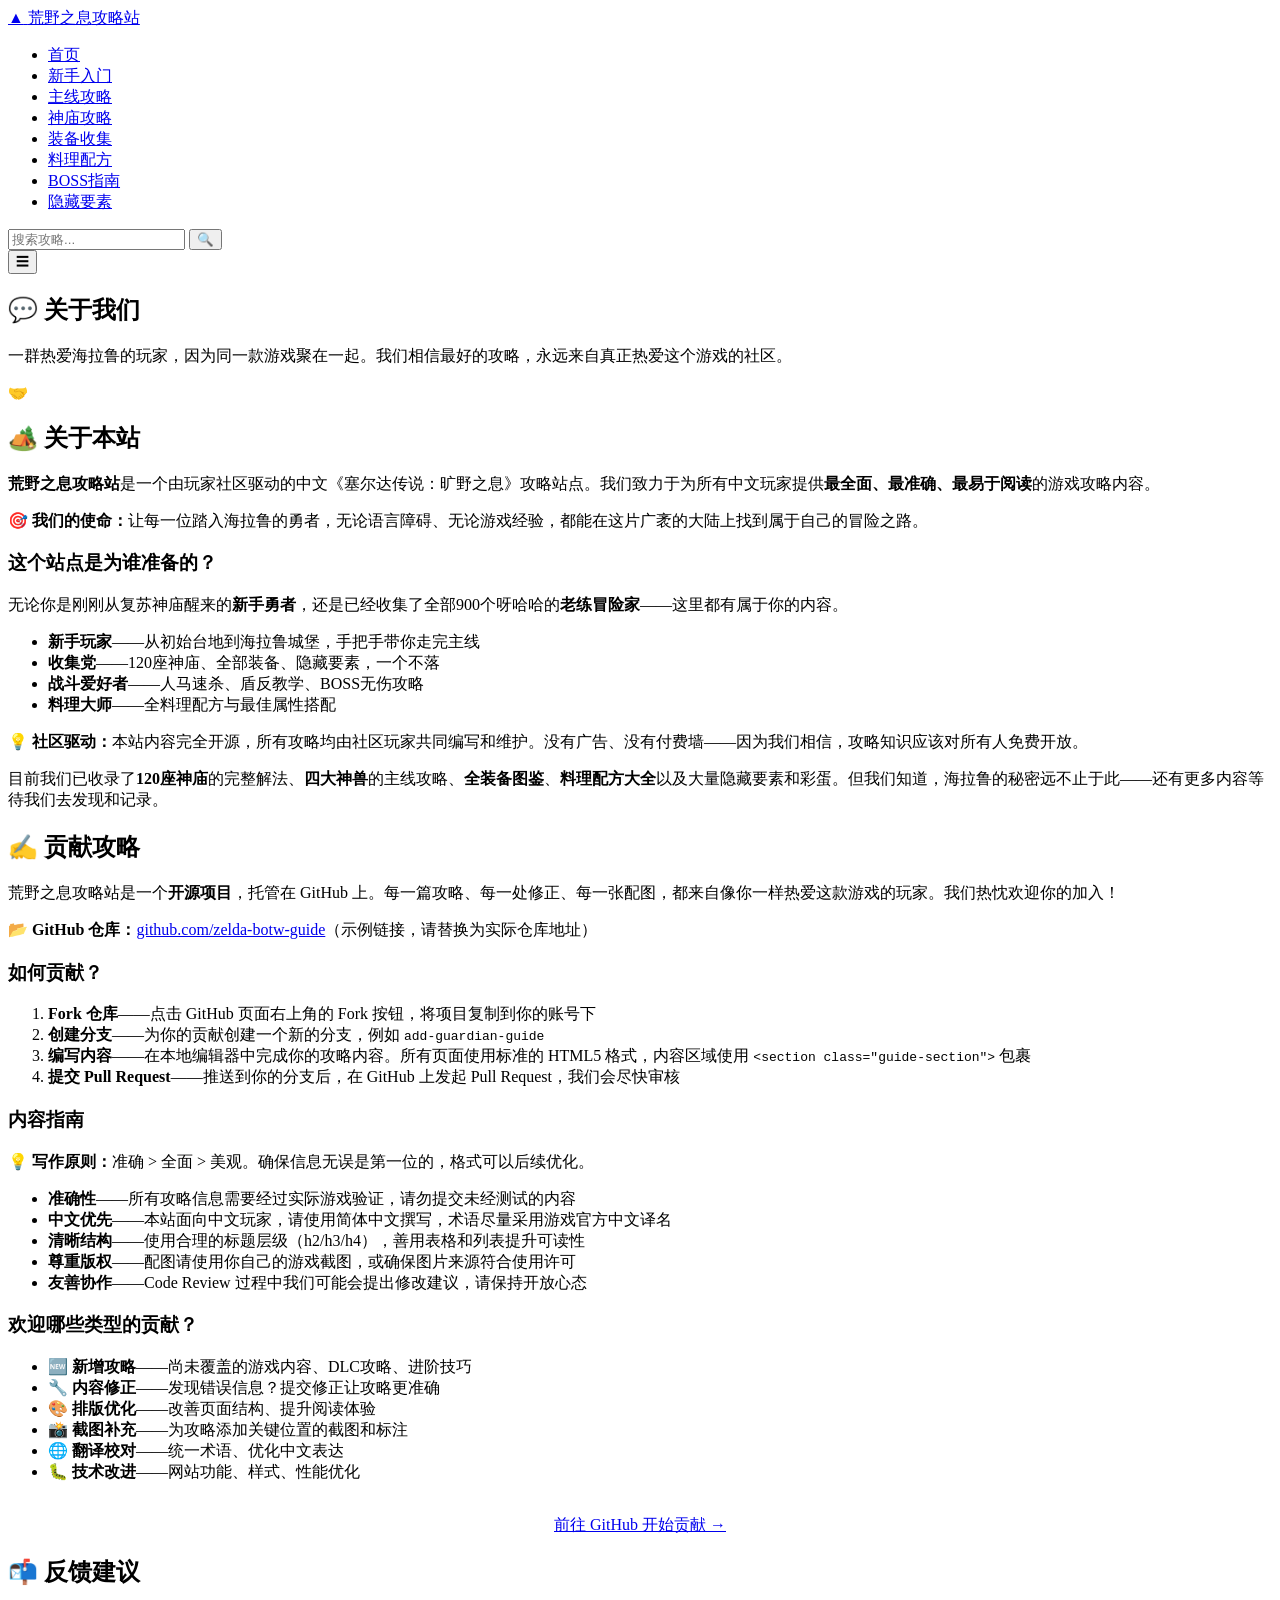
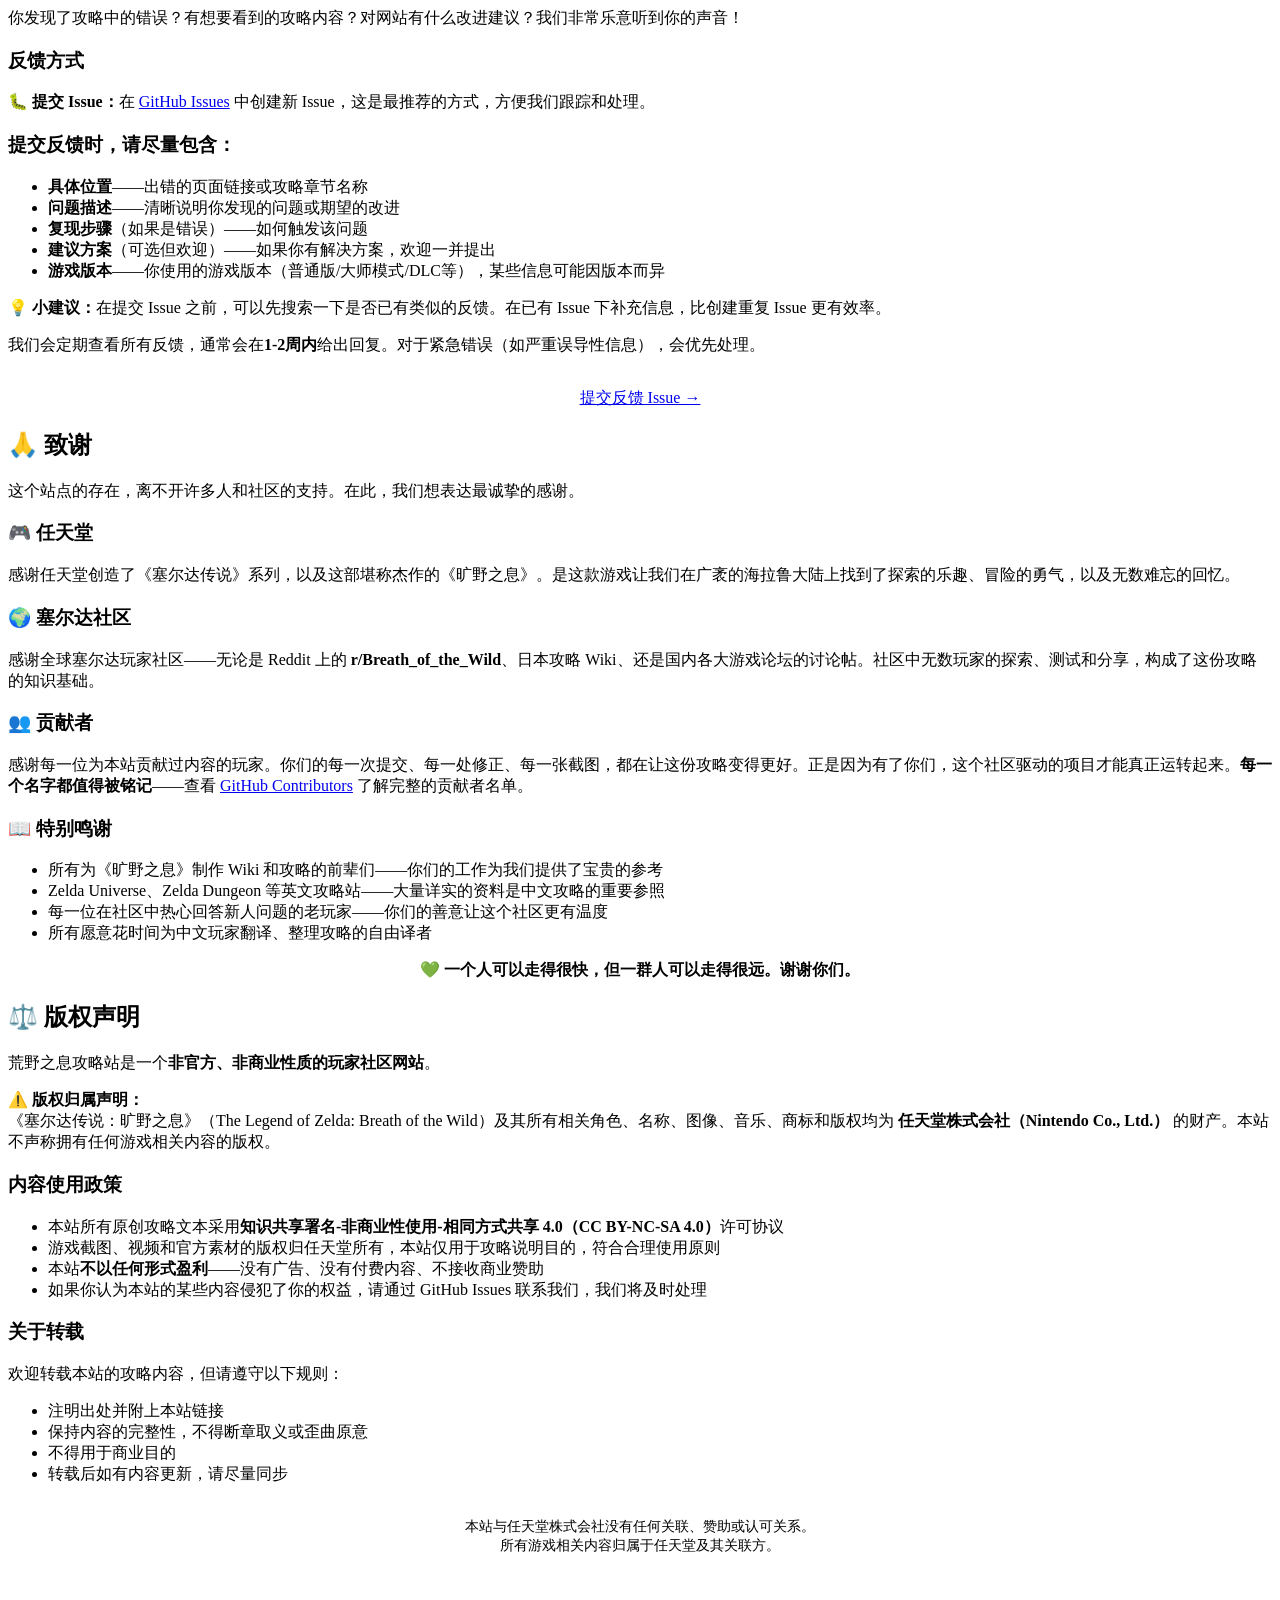
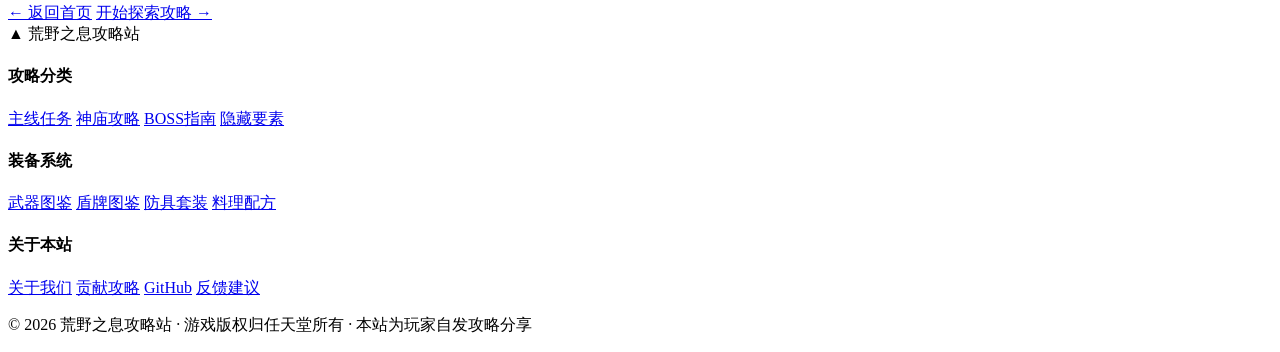
==== about.html @ 4755d12b "Add files via upload" ====
﻿<!DOCTYPE html>
<html lang="zh-CN">
<head>
  <meta charset="UTF-8">
  <meta name="viewport" content="width=device-width, initial-scale=1.0">
  <title>关于我们 | 荒野之息攻略站</title>
  <meta name="description" content="了解荒野之息攻略站——社区驱动的中文塞尔达传说：旷野之息攻略站，欢迎贡献攻略与反馈建议">
  <link rel="stylesheet" href="css/style.css">
  <link rel="stylesheet" href="css/material.css">
  <link rel="stylesheet" href="css/illustrations.css">
  <link rel="stylesheet" href="css/guide.css">
  <link rel="preconnect" href="https://fonts.googleapis.com">
  <link href="https://fonts.googleapis.com/css2?family=Noto+Sans+SC:wght@300;400;500;700;900&display=swap" rel="stylesheet">
</head>
<body>
  <!-- 导航栏 -->
  <nav class="navbar">
    <div class="nav-container">
      <a href="index.html" class="nav-logo">
        <span class="logo-icon">▲</span>
        <span class="logo-text">荒野之息<span class="logo-sub">攻略站</span></span>
      </a>
      <ul class="nav-menu" id="navMenu">
        <li><a href="index.html" class="nav-link">首页</a></li>
        <li><a href="guides/great-plateau.html" class="nav-link">新手入门</a></li>
        <li><a href="guides/divine-beasts.html" class="nav-link">主线攻略</a></li>
        <li><a href="guides/shrines.html" class="nav-link">神庙攻略</a></li>
        <li><a href="guides/equipment.html" class="nav-link">装备收集</a></li>
        <li><a href="guides/cooking.html" class="nav-link">料理配方</a></li>
        <li><a href="guides/bosses.html" class="nav-link">BOSS指南</a></li>
        <li><a href="guides/secrets.html" class="nav-link">隐藏要素</a></li>
      </ul>
      <div class="nav-search">
        <input type="text" placeholder="搜索攻略..." id="searchInput">
        <button class="search-btn" id="searchBtn">🔍</button>
      </div>
      <button class="menu-toggle" id="menuToggle">☰</button>
    </div>
  </nav>

  <!-- 页面头部 -->
  <section class="guide-hero">
    <div class="guide-hero-inner">
      <div class="guide-hero-content">
        <div class="guide-hero-text">
          <h1>💬 关于我们</h1>
          <p class="guide-desc">一群热爱海拉鲁的玩家，因为同一款游戏聚在一起。我们相信最好的攻略，永远来自真正热爱这个游戏的社区。</p>
        </div>
        <div class="guide-hero-image">🤝</div>
      </div>
    </div>
  </section>

  <div class="decorative-divider"></div>

  <!-- 主内容区 -->
  <div class="guide-layout">
    <main class="guide-main">

      <!-- 关于本站 -->
      <section class="guide-section" id="about">
        <h2>🏕️ 关于本站</h2>
        <p><strong>荒野之息攻略站</strong>是一个由玩家社区驱动的中文《塞尔达传说：旷野之息》攻略站点。我们致力于为所有中文玩家提供<strong>最全面、最准确、最易于阅读</strong>的游戏攻略内容。</p>

        <div class="guide-info">
          🎯 <strong>我们的使命：</strong>让每一位踏入海拉鲁的勇者，无论语言障碍、无论游戏经验，都能在这片广袤的大陆上找到属于自己的冒险之路。
        </div>

        <h3>这个站点是为谁准备的？</h3>
        <p>无论你是刚刚从复苏神庙醒来的<strong>新手勇者</strong>，还是已经收集了全部900个呀哈哈的<strong>老练冒险家</strong>——这里都有属于你的内容。</p>
        <ul>
          <li><strong>新手玩家</strong>——从初始台地到海拉鲁城堡，手把手带你走完主线</li>
          <li><strong>收集党</strong>——120座神庙、全部装备、隐藏要素，一个不落</li>
          <li><strong>战斗爱好者</strong>——人马速杀、盾反教学、BOSS无伤攻略</li>
          <li><strong>料理大师</strong>——全料理配方与最佳属性搭配</li>
        </ul>

        <div class="guide-tip">
          💡 <strong>社区驱动：</strong>本站内容完全开源，所有攻略均由社区玩家共同编写和维护。没有广告、没有付费墙——因为我们相信，攻略知识应该对所有人免费开放。
        </div>

        <p>目前我们已收录了<strong>120座神庙</strong>的完整解法、<strong>四大神兽</strong>的主线攻略、<strong>全装备图鉴</strong>、<strong>料理配方大全</strong>以及大量隐藏要素和彩蛋。但我们知道，海拉鲁的秘密远不止于此——还有更多内容等待我们去发现和记录。</p>
      </section>

      <div class="decorative-divider"></div>

      <!-- 贡献攻略 -->
      <section class="guide-section" id="contribute">
        <h2>✍️ 贡献攻略</h2>
        <p>荒野之息攻略站是一个<strong>开源项目</strong>，托管在 GitHub 上。每一篇攻略、每一处修正、每一张配图，都来自像你一样热爱这款游戏的玩家。我们热忱欢迎你的加入！</p>

        <div class="guide-info">
          📂 <strong>GitHub 仓库：</strong><a href="https://github.com" target="_blank" rel="noopener">github.com/zelda-botw-guide</a>（示例链接，请替换为实际仓库地址）
        </div>

        <h3>如何贡献？</h3>
        <ol>
          <li><strong>Fork 仓库</strong>——点击 GitHub 页面右上角的 Fork 按钮，将项目复制到你的账号下</li>
          <li><strong>创建分支</strong>——为你的贡献创建一个新的分支，例如 <code>add-guardian-guide</code></li>
          <li><strong>编写内容</strong>——在本地编辑器中完成你的攻略内容。所有页面使用标准的 HTML5 格式，内容区域使用 <code>&lt;section class="guide-section"&gt;</code> 包裹</li>
          <li><strong>提交 Pull Request</strong>——推送到你的分支后，在 GitHub 上发起 Pull Request，我们会尽快审核</li>
        </ol>

        <h3>内容指南</h3>
        <div class="guide-tip">
          💡 <strong>写作原则：</strong>准确 > 全面 > 美观。确保信息无误是第一位的，格式可以后续优化。
        </div>
        <ul>
          <li><strong>准确性</strong>——所有攻略信息需要经过实际游戏验证，请勿提交未经测试的内容</li>
          <li><strong>中文优先</strong>——本站面向中文玩家，请使用简体中文撰写，术语尽量采用游戏官方中文译名</li>
          <li><strong>清晰结构</strong>——使用合理的标题层级（h2/h3/h4），善用表格和列表提升可读性</li>
          <li><strong>尊重版权</strong>——配图请使用你自己的游戏截图，或确保图片来源符合使用许可</li>
          <li><strong>友善协作</strong>——Code Review 过程中我们可能会提出修改建议，请保持开放心态</li>
        </ul>

        <h3>欢迎哪些类型的贡献？</h3>
        <ul>
          <li>🆕 <strong>新增攻略</strong>——尚未覆盖的游戏内容、DLC攻略、进阶技巧</li>
          <li>🔧 <strong>内容修正</strong>——发现错误信息？提交修正让攻略更准确</li>
          <li>🎨 <strong>排版优化</strong>——改善页面结构、提升阅读体验</li>
          <li>📸 <strong>截图补充</strong>——为攻略添加关键位置的截图和标注</li>
          <li>🌐 <strong>翻译校对</strong>——统一术语、优化中文表达</li>
          <li>🐛 <strong>技术改进</strong>——网站功能、样式、性能优化</li>
        </ul>

        <p style="text-align: center; margin-top: 2rem;">
          <a href="https://github.com" target="_blank" rel="noopener" class="btn btn-primary">前往 GitHub 开始贡献 →</a>
        </p>
      </section>

      <div class="decorative-divider"></div>

      <!-- 反馈建议 -->
      <section class="guide-section" id="feedback">
        <h2>📬 反馈建议</h2>
        <p>你发现了攻略中的错误？有想要看到的攻略内容？对网站有什么改进建议？我们非常乐意听到你的声音！</p>

        <h3>反馈方式</h3>
        <div class="guide-info">
          🐛 <strong>提交 Issue：</strong>在 <a href="https://github.com" target="_blank" rel="noopener">GitHub Issues</a> 中创建新 Issue，这是最推荐的方式，方便我们跟踪和处理。
        </div>

        <h3>提交反馈时，请尽量包含：</h3>
        <ul>
          <li><strong>具体位置</strong>——出错的页面链接或攻略章节名称</li>
          <li><strong>问题描述</strong>——清晰说明你发现的问题或期望的改进</li>
          <li><strong>复现步骤</strong>（如果是错误）——如何触发该问题</li>
          <li><strong>建议方案</strong>（可选但欢迎）——如果你有解决方案，欢迎一并提出</li>
          <li><strong>游戏版本</strong>——你使用的游戏版本（普通版/大师模式/DLC等），某些信息可能因版本而异</li>
        </ul>

        <div class="guide-tip">
          💡 <strong>小建议：</strong>在提交 Issue 之前，可以先搜索一下是否已有类似的反馈。在已有 Issue 下补充信息，比创建重复 Issue 更有效率。
        </div>

        <p>我们会定期查看所有反馈，通常会在<strong>1-2周内</strong>给出回复。对于紧急错误（如严重误导性信息），会优先处理。</p>

        <p style="text-align: center; margin-top: 2rem;">
          <a href="https://github.com" target="_blank" rel="noopener" class="btn btn-outline">提交反馈 Issue →</a>
        </p>
      </section>

      <div class="decorative-divider"></div>

      <!-- 致谢 -->
      <section class="guide-section" id="thanks">
        <h2>🙏 致谢</h2>
        <p>这个站点的存在，离不开许多人和社区的支持。在此，我们想表达最诚挚的感谢。</p>

        <h3>🎮 任天堂</h3>
        <p>感谢任天堂创造了《塞尔达传说》系列，以及这部堪称杰作的《旷野之息》。是这款游戏让我们在广袤的海拉鲁大陆上找到了探索的乐趣、冒险的勇气，以及无数难忘的回忆。</p>

        <h3>🌍 塞尔达社区</h3>
        <p>感谢全球塞尔达玩家社区——无论是 Reddit 上的 <strong>r/Breath_of_the_Wild</strong>、日本攻略 Wiki、还是国内各大游戏论坛的讨论帖。社区中无数玩家的探索、测试和分享，构成了这份攻略的知识基础。</p>

        <h3>👥 贡献者</h3>
        <p>感谢每一位为本站贡献过内容的玩家。你们的每一次提交、每一处修正、每一张截图，都在让这份攻略变得更好。正是因为有了你们，这个社区驱动的项目才能真正运转起来。<strong>每一个名字都值得被铭记</strong>——查看 <a href="https://github.com" target="_blank" rel="noopener">GitHub Contributors</a> 了解完整的贡献者名单。</p>

        <h3>📖 特别鸣谢</h3>
        <ul>
          <li>所有为《旷野之息》制作 Wiki 和攻略的前辈们——你们的工作为我们提供了宝贵的参考</li>
          <li>Zelda Universe、Zelda Dungeon 等英文攻略站——大量详实的资料是中文攻略的重要参照</li>
          <li>每一位在社区中热心回答新人问题的老玩家——你们的善意让这个社区更有温度</li>
          <li>所有愿意花时间为中文玩家翻译、整理攻略的自由译者</li>
        </ul>

        <div class="guide-tip" style="text-align: center;">
          💚 <strong>一个人可以走得很快，但一群人可以走得很远。谢谢你们。</strong>
        </div>
      </section>

      <div class="decorative-divider"></div>

      <!-- 版权声明 -->
      <section class="guide-section" id="copyright">
        <h2>⚖️ 版权声明</h2>
        <p>荒野之息攻略站是一个<strong>非官方、非商业性质的玩家社区网站</strong>。</p>

        <div class="guide-warning">
          ⚠️ <strong>版权归属声明：</strong><br>
          《塞尔达传说：旷野之息》（The Legend of Zelda: Breath of the Wild）及其所有相关角色、名称、图像、音乐、商标和版权均为 <strong>任天堂株式会社（Nintendo Co., Ltd.）</strong> 的财产。本站不声称拥有任何游戏相关内容的版权。
        </div>

        <h3>内容使用政策</h3>
        <ul>
          <li>本站所有原创攻略文本采用<strong>知识共享署名-非商业性使用-相同方式共享 4.0（CC BY-NC-SA 4.0）</strong>许可协议</li>
          <li>游戏截图、视频和官方素材的版权归任天堂所有，本站仅用于攻略说明目的，符合合理使用原则</li>
          <li>本站<strong>不以任何形式盈利</strong>——没有广告、没有付费内容、不接收商业赞助</li>
          <li>如果你认为本站的某些内容侵犯了你的权益，请通过 GitHub Issues 联系我们，我们将及时处理</li>
        </ul>

        <h3>关于转载</h3>
        <p>欢迎转载本站的攻略内容，但请遵守以下规则：</p>
        <ul>
          <li>注明出处并附上本站链接</li>
          <li>保持内容的完整性，不得断章取义或歪曲原意</li>
          <li>不得用于商业目的</li>
          <li>转载后如有内容更新，请尽量同步</li>
        </ul>

        <p style="text-align: center; color: var(--text-secondary); margin-top: 2rem; font-size: 0.9rem;">
          本站与任天堂株式会社没有任何关联、赞助或认可关系。<br>
          所有游戏相关内容归属于任天堂及其关联方。
        </p>
      </section>

      <!-- 页脚导航 -->
      <div class="guide-footer-nav" style="margin-top: 3rem;">
        <a href="index.html" class="footer-prev">← 返回首页</a>
        <a href="guides/shrines.html" class="footer-next">开始探索攻略 →</a>
      </div>

    </main>
  </div>

  <!-- 页脚 -->
  <footer class="footer">
    <div class="container">
      <div class="footer-content">
        <div class="footer-brand">
          <span class="logo-icon">▲</span>
          <span>荒野之息攻略站</span>
        </div>
        <div class="footer-links">
          <div class="footer-col">
            <h4>攻略分类</h4>
            <a href="guides/divine-beasts.html">主线任务</a>
            <a href="guides/shrines.html">神庙攻略</a>
            <a href="guides/bosses.html">BOSS指南</a>
            <a href="guides/secrets.html">隐藏要素</a>
          </div>
          <div class="footer-col">
            <h4>装备系统</h4>
            <a href="guides/equipment.html">武器图鉴</a>
            <a href="guides/equipment.html">盾牌图鉴</a>
            <a href="guides/equipment.html">防具套装</a>
            <a href="guides/cooking.html">料理配方</a>
          </div>
          <div class="footer-col">
            <h4>关于本站</h4>
            <a href="about.html#about">关于我们</a>
            <a href="about.html#contribute">贡献攻略</a>
            <a href="https://github.com" target="_blank" rel="noopener">GitHub</a>
            <a href="about.html#feedback">反馈建议</a>
          </div>
        </div>
      </div>
      <div class="footer-bottom">
        <p>© 2026 荒野之息攻略站 · 游戏版权归任天堂所有 · 本站为玩家自发攻略分享</p>
      </div>
    </div>
  </footer>

  <script src="js/main.js"></script>
</body>
</html>
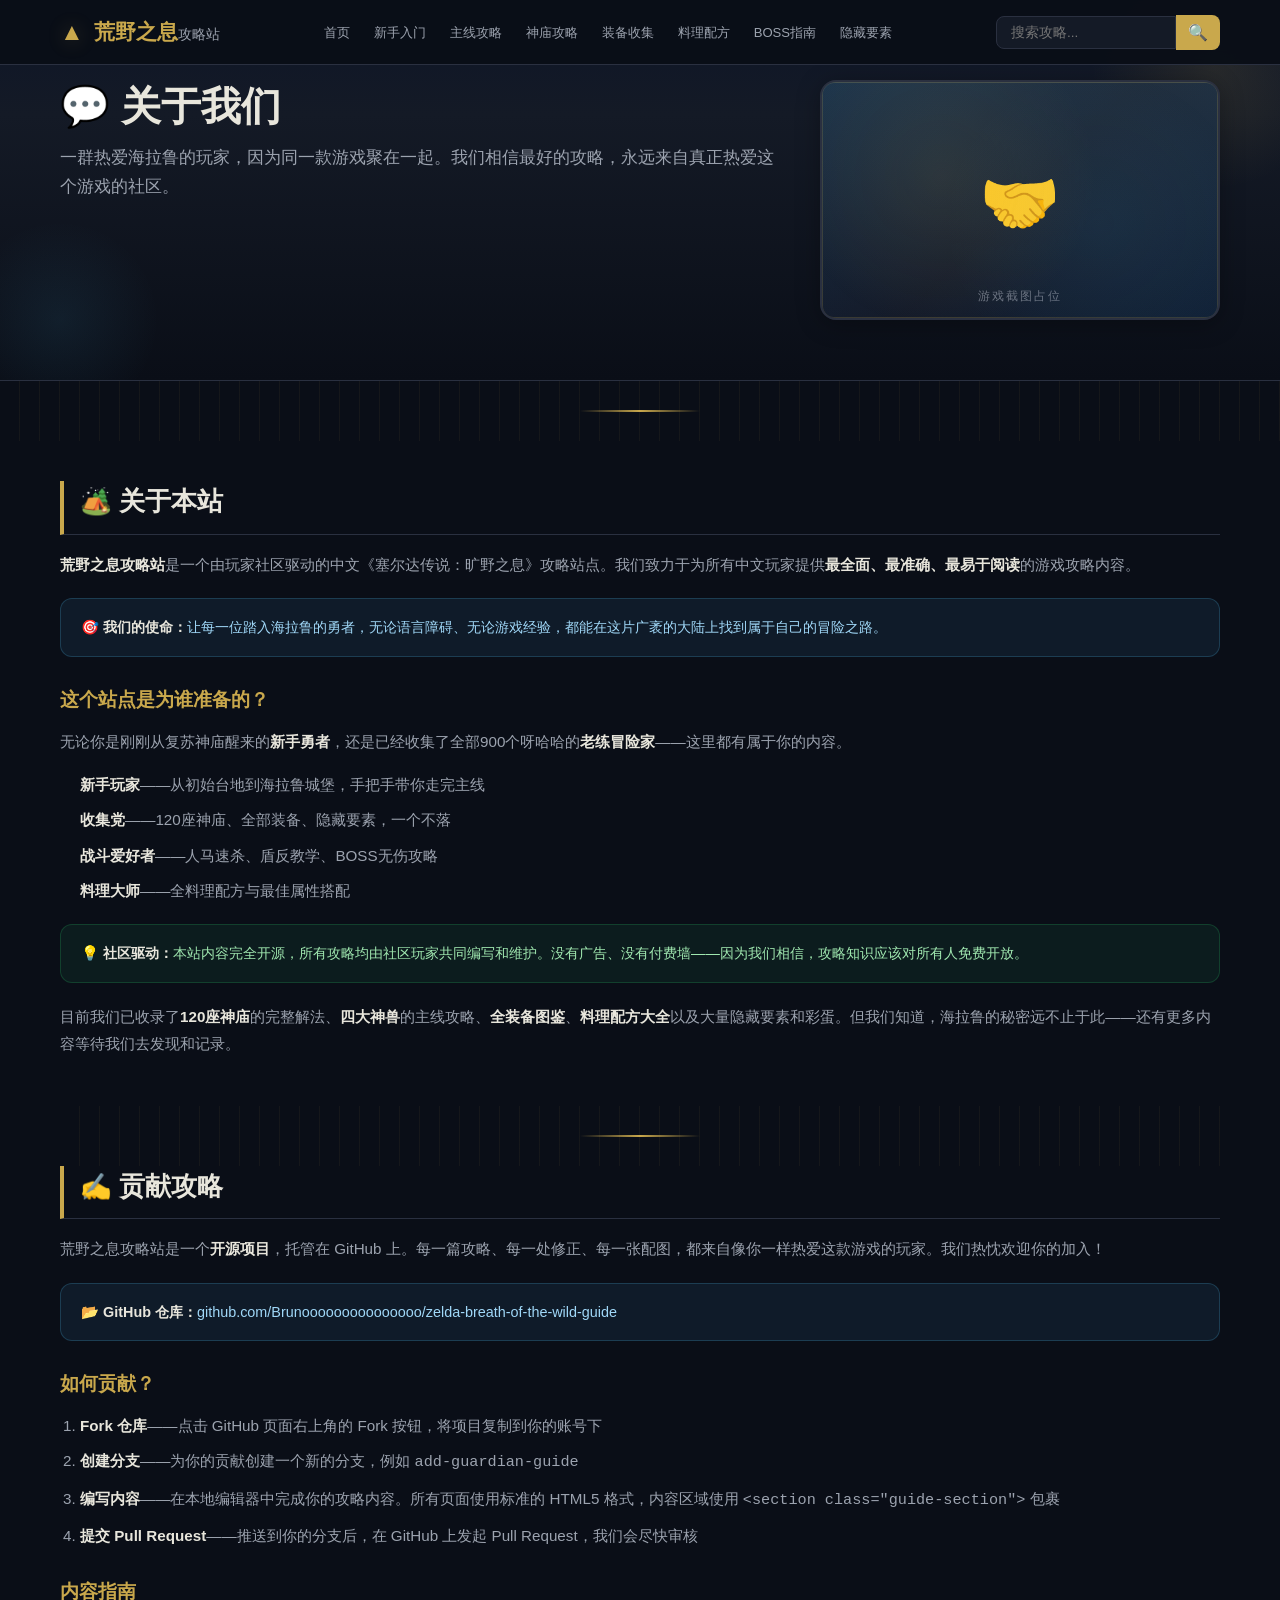
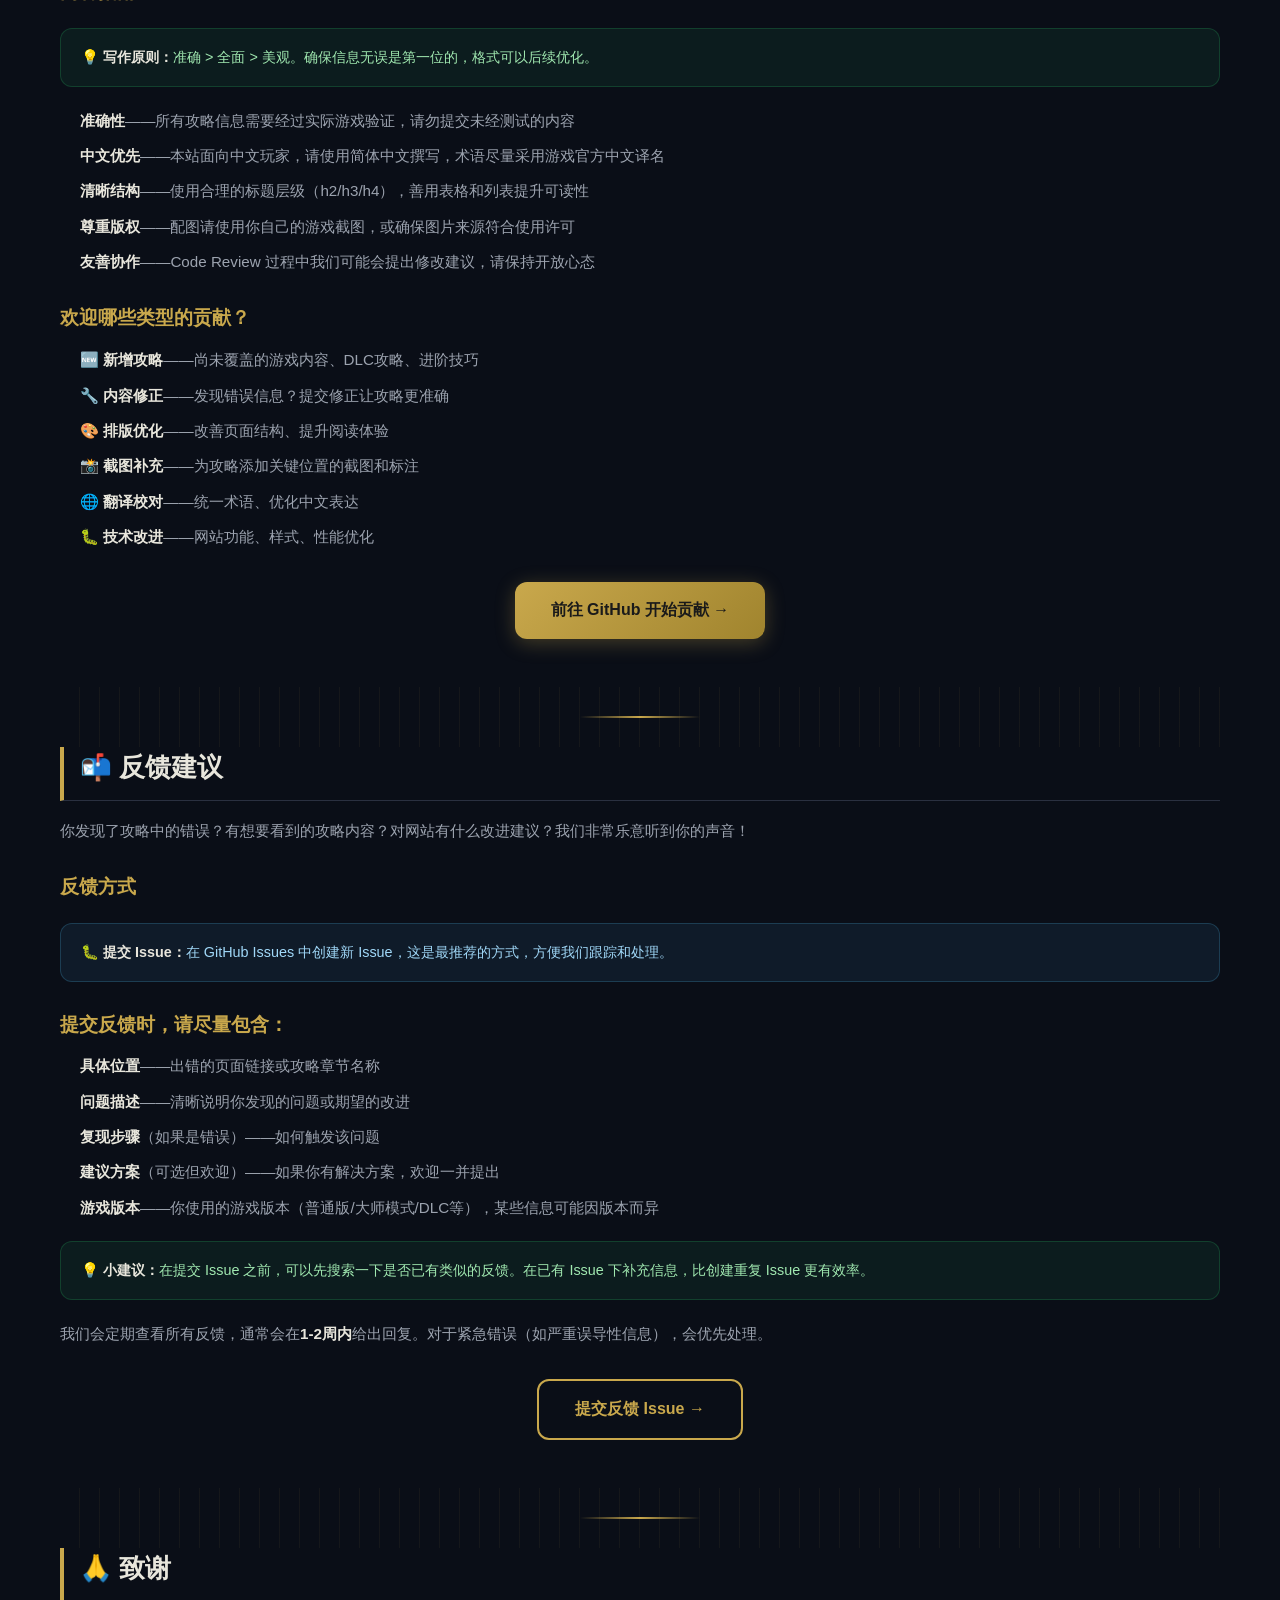
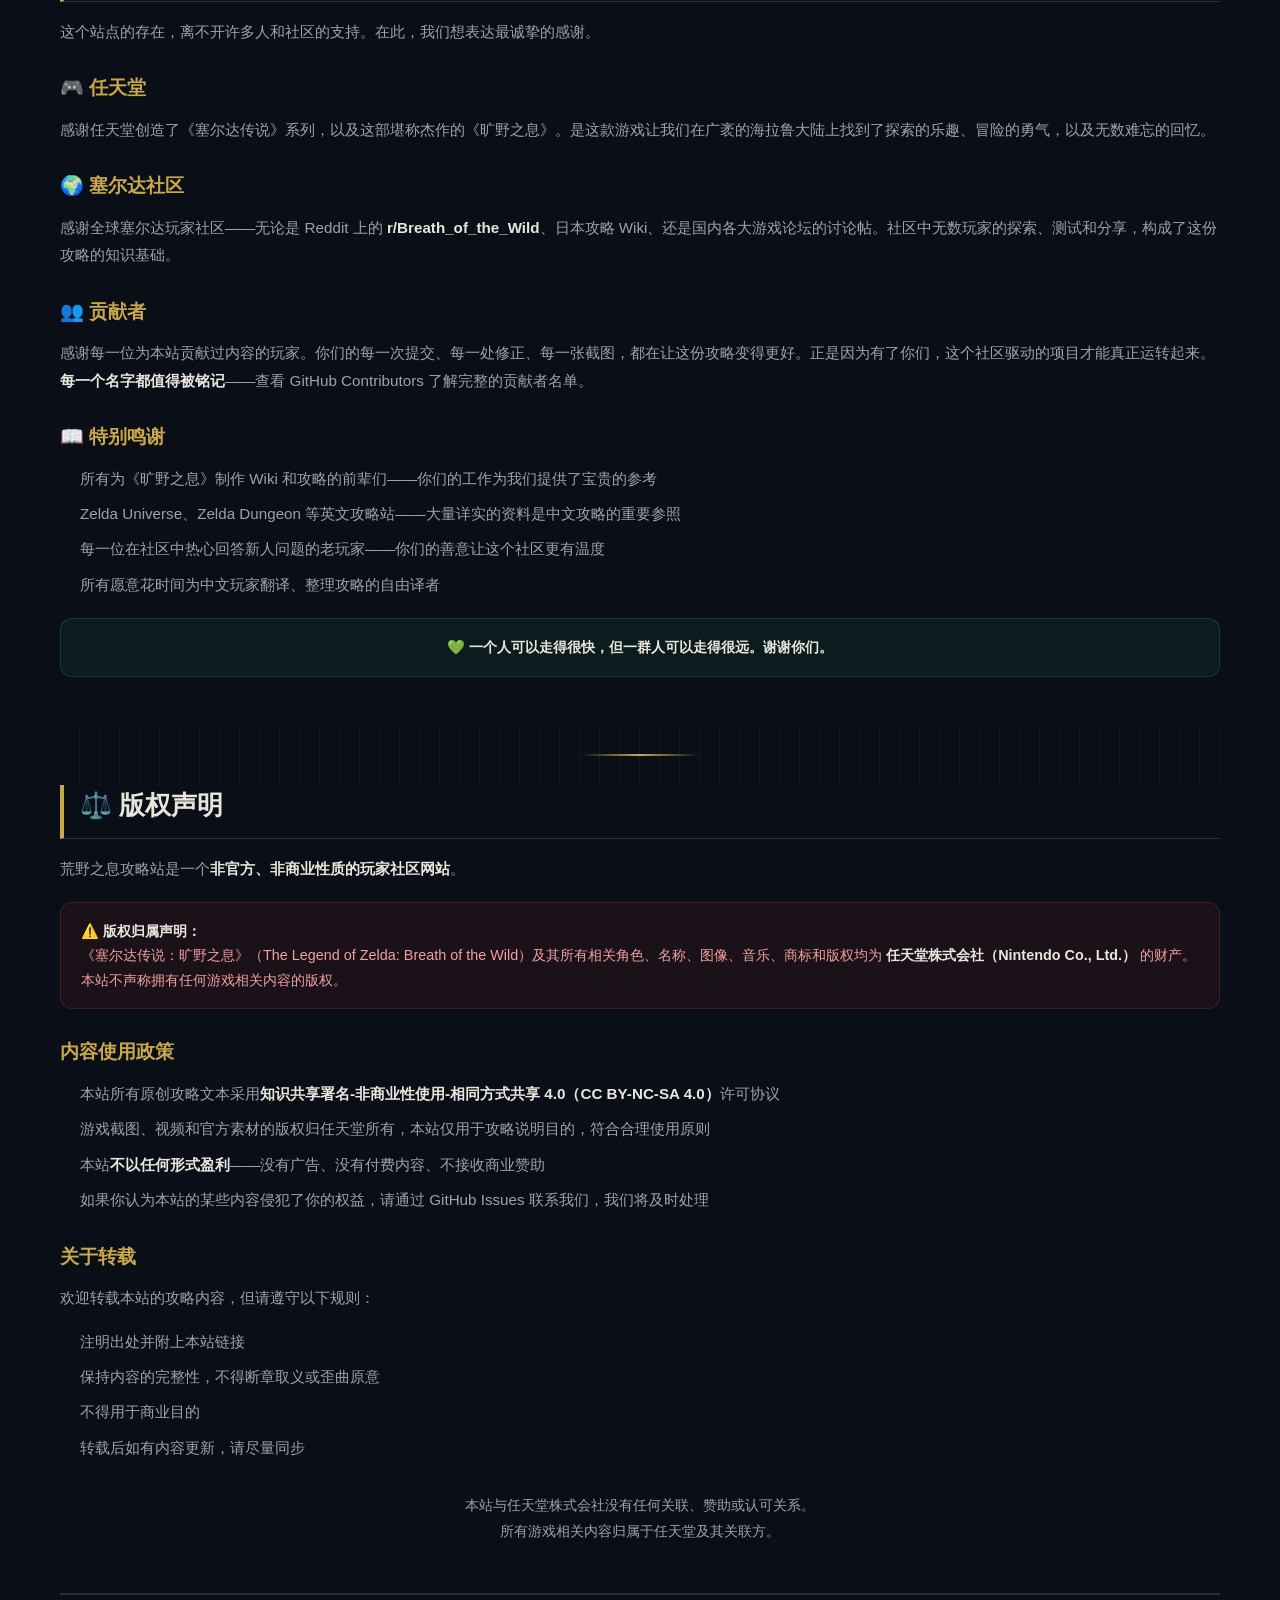
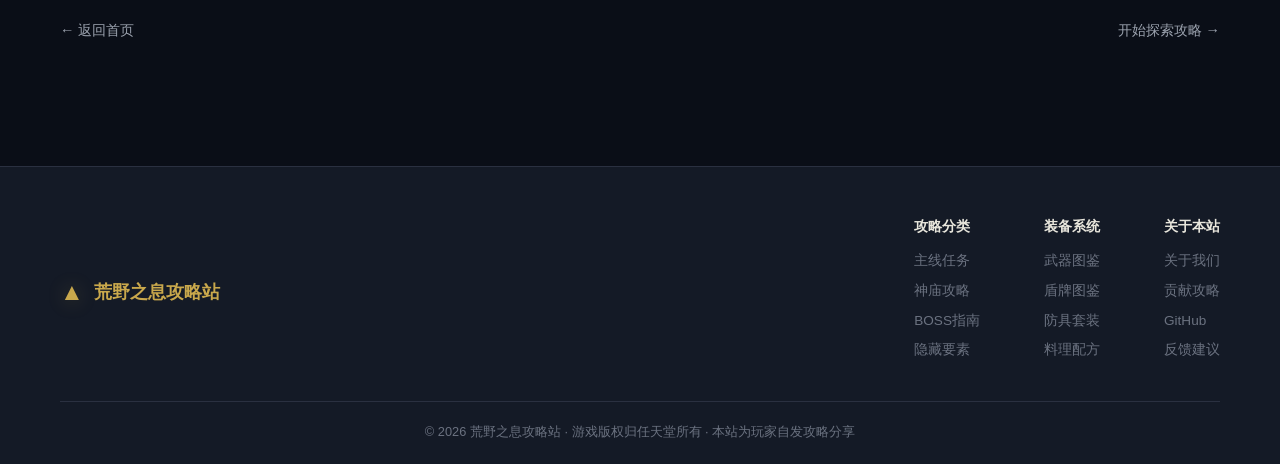
==== commit b66a2920: "Update about.html" ====
--- a/about.html
+++ b/about.html
@@ -90,7 +90,7 @@
         <p>荒野之息攻略站是一个<strong>开源项目</strong>，托管在 GitHub 上。每一篇攻略、每一处修正、每一张配图，都来自像你一样热爱这款游戏的玩家。我们热忱欢迎你的加入！</p>
 
         <div class="guide-info">
-          📂 <strong>GitHub 仓库：</strong><a href="https://github.com" target="_blank" rel="noopener">github.com/zelda-botw-guide</a>（示例链接，请替换为实际仓库地址）
+          📂 <strong>GitHub 仓库：</strong><a href="https://github.com" target="_blank" rel="noopener">github.com/Brunooooooooooooooo/zelda-breath-of-the-wild-guide</a>
         </div>
 
         <h3>如何贡献？</h3>
@@ -273,4 +273,4 @@
 
   <script src="js/main.js"></script>
 </body>
-</html>+</html>
--- a/css/style.css
+++ b/css/style.css
@@ -0,0 +1,374 @@
+/* === 全局样式 === */
+* { margin: 0; padding: 0; box-sizing: border-box; }
+
+:root {
+  --bg-dark: #0a0e17;
+  --bg-card: #141a26;
+  --bg-nav: rgba(10, 14, 23, 0.95);
+  --gold: #c9a84c;
+  --gold-light: #e8d48b;
+  --gold-dim: #8b7935;
+  --blue-sheikah: #4fc3f7;
+  --text-primary: #e8e6dc;
+  --text-secondary: #9ca3af;
+  --text-muted: #6b7280;
+  --border: #2a3040;
+  --tag-main: #e74c3c;
+  --tag-shrine: #3498db;
+  --tag-gear: #e67e22;
+  --tag-boss: #9b59b6;
+  --tag-cook: #2ecc71;
+  --tag-secret: #f39c12;
+}
+
+body {
+  font-family: 'Noto Sans SC', -apple-system, BlinkMacSystemFont, sans-serif;
+  background: var(--bg-dark);
+  color: var(--text-primary);
+  line-height: 1.6;
+}
+
+a { text-decoration: none; color: inherit; }
+ul { list-style: none; }
+.container { max-width: 1200px; margin: 0 auto; padding: 0 20px; }
+
+/* === 导航栏 === */
+.navbar {
+  position: fixed; top: 0; left: 0; right: 0; z-index: 1000;
+  background: var(--bg-nav);
+  backdrop-filter: blur(20px);
+  border-bottom: 1px solid var(--border);
+}
+
+.nav-container {
+  max-width: 1200px; margin: 0 auto;
+  display: flex; align-items: center; justify-content: space-between;
+  padding: 0 20px; height: 64px;
+}
+
+.nav-logo {
+  display: flex; align-items: center; gap: 10px;
+  font-size: 1.3rem; font-weight: 700; color: var(--gold);
+}
+
+.logo-icon {
+  font-size: 1.5rem;
+  color: var(--gold);
+  text-shadow: 0 0 20px rgba(201,168,76,0.3);
+}
+
+.logo-sub { font-weight: 400; color: var(--text-secondary); font-size: 0.9rem; }
+
+.nav-menu { display: flex; gap: 4px; align-items: center; }
+.nav-link {
+  padding: 6px 10px; border-radius: 8px; font-size: 0.82rem;
+  color: var(--text-secondary); transition: all 0.2s; white-space: nowrap;
+}
+.nav-link:hover, .nav-link.active { color: var(--gold); background: rgba(201,168,76,0.08); }
+
+/* 下拉菜单 */
+.nav-dropdown { position: relative; }
+.nav-more { cursor: pointer; }
+.dropdown-menu {
+  display: none; position: absolute; top: 100%; right: 0;
+  background: var(--bg-nav); backdrop-filter: blur(20px);
+  border: 1px solid var(--border); border-radius: 12px;
+  padding: 8px 0; min-width: 160px; z-index: 1001;
+  box-shadow: 0 8px 30px rgba(0,0,0,0.4);
+}
+.nav-dropdown:hover .dropdown-menu { display: block; }
+.dropdown-menu li { list-style: none; }
+.dropdown-menu a {
+  display: block; padding: 8px 20px; color: var(--text-secondary);
+  font-size: 0.85rem; white-space: nowrap; transition: all 0.15s;
+}
+.dropdown-menu a:hover { color: var(--gold); background: rgba(201,168,76,0.08); }
+
+.nav-search { display: flex; align-items: center; gap: 0; }
+#searchInput {
+  background: var(--bg-card); border: 1px solid var(--border);
+  color: var(--text-primary); padding: 8px 14px; border-radius: 8px 0 0 8px;
+  font-size: 0.85rem; width: 180px; outline: none; transition: border 0.2s;
+}
+#searchInput:focus { border-color: var(--gold); }
+.search-btn {
+  background: var(--gold); border: none; padding: 8px 12px;
+  border-radius: 0 8px 8px 0; cursor: pointer; font-size: 1rem;
+}
+
+.menu-toggle {
+  display: none; background: none; border: none;
+  color: var(--text-primary); font-size: 1.5rem; cursor: pointer;
+}
+
+/* === 主视觉区 === */
+.hero {
+  position: relative; min-height: 90vh;
+  display: flex; align-items: center; justify-content: center;
+  background:
+    /* 中央大光晕 - 蓝金色 */
+    radial-gradient(ellipse 80% 55% at 50% 40%, rgba(79,195,247,0.18) 0%, rgba(201,168,76,0.06) 35%, transparent 65%),
+    /* 底部金色光 */
+    radial-gradient(ellipse 50% 30% at 50% 90%, rgba(201,168,76,0.12) 0%, transparent 60%),
+    /* 顶部蓝色光 */
+    radial-gradient(ellipse 40% 25% at 50% 5%, rgba(79,195,247,0.1) 0%, transparent 60%),
+    /* 基础底色 */
+    linear-gradient(180deg, #060a14 0%, #0a1025 30%, #0d1630 55%, #0a1025 80%, #060a14 100%);
+  overflow: hidden; margin-top: 64px;
+}
+
+/* 希卡纹路背景网格 - 更明显 */
+.hero::before {
+  content: '';
+  position: absolute; inset: 0; z-index: 0;
+  background:
+    radial-gradient(circle at 50% 40%, rgba(201,168,76,0.08) 1px, transparent 1px);
+  background-size: 32px 32px;
+  mask-image: radial-gradient(ellipse 70% 55% at 50% 45%, black 45%, transparent 72%);
+}
+
+/* 中央发光区 */
+.hero::after {
+  content: '';
+  position: absolute;
+  top: 30%; left: 50%; transform: translate(-50%, -50%);
+  width: 300px; height: 300px;
+  background: radial-gradient(circle, rgba(201,168,76,0.25) 0%, rgba(79,195,247,0.08) 40%, transparent 70%);
+  border-radius: 50%;
+  pointer-events: none; z-index: 0;
+  animation: heroGlow 6s ease-in-out infinite;
+}
+
+@keyframes heroGlow {
+  0%, 100% { opacity: 0.6; transform: translate(-50%, -50%) scale(1); }
+  50% { opacity: 1; transform: translate(-50%, -50%) scale(1.2); }
+}
+
+.hero-content {
+  position: relative; z-index: 2; text-align: center;
+  padding: 40px 20px; max-width: 700px;
+}
+
+.triforce {
+  font-size: 4rem; color: var(--gold);
+  text-shadow: 0 0 40px rgba(201,168,76,0.4);
+  margin-bottom: 24px;
+  animation: float 3s ease-in-out infinite;
+}
+
+@keyframes float {
+  0%, 100% { transform: translateY(0); }
+  50% { transform: translateY(-10px); }
+}
+
+.hero-title {
+  font-size: 3.5rem; font-weight: 900;
+  background: linear-gradient(180deg, var(--gold-light) 0%, var(--gold) 50%, var(--gold-dim) 100%);
+  -webkit-background-clip: text; -webkit-text-fill-color: transparent;
+  background-clip: text;
+  margin-bottom: 16px; letter-spacing: 4px;
+}
+
+.hero-subtitle {
+  font-size: 1.2rem; color: var(--blue-sheikah);
+  margin-bottom: 8px; letter-spacing: 2px;
+}
+
+.hero-desc { color: var(--text-secondary); margin-bottom: 36px; font-size: 0.95rem; }
+
+.hero-cta { display: flex; gap: 16px; justify-content: center; margin-bottom: 48px; }
+
+.btn {
+  padding: 14px 36px; border-radius: 12px; font-size: 1rem; font-weight: 600;
+  transition: all 0.3s; display: inline-block; cursor: pointer; border: none;
+}
+.btn-primary {
+  background: linear-gradient(135deg, var(--gold), #a0842e);
+  color: #1a1a1a; box-shadow: 0 4px 20px rgba(201,168,76,0.3);
+}
+.btn-primary:hover { transform: translateY(-2px); box-shadow: 0 6px 30px rgba(201,168,76,0.4); }
+.btn-outline {
+  border: 2px solid var(--gold); color: var(--gold);
+  background: transparent;
+}
+.btn-outline:hover { background: rgba(201,168,76,0.08); }
+
+.hero-stats { display: flex; gap: 40px; justify-content: center; }
+.stat-item { text-align: center; }
+.stat-num { display: block; font-size: 2rem; font-weight: 900; color: var(--gold); }
+.stat-label { display: block; font-size: 0.8rem; color: var(--text-muted); margin-top: 4px; }
+
+/* === 快速导航 === */
+.quick-nav { padding: 60px 0; }
+.quick-cards {
+  display: grid;
+  grid-template-columns: repeat(3, 1fr);
+  gap: 16px;
+}
+
+.quick-card {
+  background: var(--bg-card); border: 1px solid var(--border);
+  border-radius: 16px; padding: 28px 24px; text-align: center;
+  transition: all 0.3s; cursor: pointer; position: relative; overflow: hidden;
+}
+.quick-card::before {
+  content: '';
+  position: absolute; top: 0; left: 0; right: 0; height: 3px;
+  background: linear-gradient(90deg, var(--gold), var(--blue-sheikah));
+  opacity: 0; transition: opacity 0.3s;
+}
+.quick-card:hover::before { opacity: 1; }
+.quick-card:hover {
+  border-color: var(--gold);
+  transform: translateY(-4px);
+  box-shadow: 0 8px 30px rgba(201,168,76,0.08);
+}
+.card-icon { font-size: 2.5rem; margin-bottom: 12px; }
+.quick-card h3 { font-size: 1.1rem; color: var(--gold); margin-bottom: 8px; }
+.quick-card p { font-size: 0.85rem; color: var(--text-muted); }
+
+/* === 章节标题 === */
+.section-title {
+  font-size: 1.8rem; font-weight: 700; color: var(--text-primary);
+  margin-bottom: 32px; display: flex; align-items: center; gap: 12px;
+  padding-bottom: 16px; border-bottom: 2px solid var(--border);
+}
+.title-icon { font-size: 1.5rem; }
+
+/* === 热门攻略 === */
+.popular-guides { padding: 60px 0; }
+
+.guides-grid {
+  display: grid;
+  grid-template-columns: repeat(3, 1fr);
+  gap: 20px;
+}
+
+.guide-card {
+  background: var(--bg-card); border: 1px solid var(--border);
+  border-radius: 16px; padding: 24px; transition: all 0.3s;
+  position: relative; overflow: hidden;
+}
+.guide-card::before {
+  content: ''; position: absolute; top: 0; left: 0; right: 0; height: 3px;
+  background: linear-gradient(90deg, var(--gold), var(--blue-sheikah), var(--gold));
+  opacity: 0; transition: opacity 0.3s;
+}
+.guide-card:hover::before { opacity: 1; }
+.guide-card:hover { border-color: var(--gold); transform: translateY(-3px); }
+
+.guide-tag {
+  display: inline-block; padding: 4px 12px; border-radius: 20px;
+  font-size: 0.75rem; font-weight: 600; margin-bottom: 12px; color: #fff;
+}
+.tag-main { background: var(--tag-main); }
+.tag-shrine { background: var(--tag-shrine); }
+.tag-gear { background: var(--tag-gear); }
+.tag-boss { background: var(--tag-boss); }
+.tag-cook { background: var(--tag-cook); }
+.tag-secret { background: var(--tag-secret); }
+
+.guide-title {
+  font-size: 1.1rem; color: var(--text-primary); margin-bottom: 10px;
+  line-height: 1.4;
+}
+.guide-excerpt {
+  font-size: 0.85rem; color: var(--text-muted); margin-bottom: 16px;
+  line-height: 1.5;
+}
+.guide-meta {
+  display: flex; gap: 16px; font-size: 0.8rem; color: var(--text-secondary);
+}
+
+/* === 区域导航 === */
+.regions { padding: 60px 0; }
+.region-grid {
+  display: grid;
+  grid-template-columns: repeat(4, 1fr);
+  gap: 12px;
+}
+.region-card {
+  background: var(--bg-card); border: 1px solid var(--border);
+  border-radius: 12px; padding: 24px; text-align: center;
+  font-weight: 500; color: var(--text-secondary); cursor: pointer;
+  transition: all 0.3s; display: block; text-decoration: none;
+}
+.region-card:hover { border-color: var(--blue-sheikah); color: var(--blue-sheikah); transform: translateY(-2px); }
+
+/* === 新手指南 === */
+.beginner-guide { padding: 60px 0; }
+.beginner-steps {
+  display: flex; align-items: center; justify-content: center;
+  gap: 16px; flex-wrap: wrap;
+}
+.step {
+  background: var(--bg-card); border: 1px solid var(--border);
+  border-radius: 16px; padding: 28px 24px; text-align: center;
+  flex: 1; min-width: 180px; transition: all 0.3s;
+  display: block; text-decoration: none; color: inherit;
+}
+.step:hover { border-color: var(--gold); }
+.step-arrow {
+  color: var(--gold); font-size: 1.5rem; flex: 0 0 auto;
+  display: flex; align-items: center;
+}
+.step-num {
+  font-size: 2rem; font-weight: 900; color: var(--gold);
+  margin-bottom: 8px;
+}
+.step h3 { font-size: 1rem; color: var(--text-primary); margin-bottom: 8px; }
+.step p { font-size: 0.8rem; color: var(--text-muted); }
+.beginner-steps > .step:not(.step) {  /* 箭头分隔符 */
+  color: var(--gold); font-size: 1.5rem; flex: 0 0 auto;
+}
+
+/* === 页脚 === */
+.footer { background: var(--bg-card); border-top: 1px solid var(--border); padding: 48px 0 24px; margin-top: 60px; }
+.footer-content { display: flex; justify-content: space-between; gap: 48px; margin-bottom: 32px; flex-wrap: wrap; }
+.footer-brand {
+  display: flex; align-items: center; gap: 10px;
+  font-size: 1.1rem; font-weight: 700; color: var(--gold);
+}
+.footer-links { display: flex; gap: 64px; }
+.footer-col h4 { color: var(--text-primary); margin-bottom: 12px; font-size: 0.9rem; }
+.footer-col a {
+  display: block; color: var(--text-muted); font-size: 0.85rem;
+  margin-bottom: 8px; transition: color 0.2s;
+}
+.footer-col a:hover { color: var(--gold); }
+.footer-bottom {
+  border-top: 1px solid var(--border); padding-top: 20px;
+  text-align: center; font-size: 0.8rem; color: var(--text-muted);
+}
+
+/* === 响应式 === */
+@media (max-width: 1024px) {
+  .guides-grid { grid-template-columns: repeat(2, 1fr); }
+  .region-grid { grid-template-columns: repeat(2, 1fr); }
+}
+
+@media (max-width: 768px) {
+  .nav-menu { display: none; position: absolute; top: 64px; left: 0; right: 0;
+    background: var(--bg-nav); flex-direction: column; padding: 16px;
+    border-bottom: 1px solid var(--border);
+  }
+  .nav-menu.active { display: flex; }
+  .nav-dropdown .dropdown-menu { position: static; display: block; box-shadow: none; border: none; background: transparent; padding: 0 0 0 16px; }
+  .nav-dropdown .dropdown-menu a { padding: 6px 16px; }
+  .menu-toggle { display: block; }
+  .nav-search { display: none; }
+
+  .hero-title { font-size: 2rem; }
+  .hero-subtitle { font-size: 1rem; }
+  .hero-stats { gap: 20px; }
+
+  .quick-cards { grid-template-columns: repeat(2, 1fr); }
+  .guides-grid { grid-template-columns: 1fr; }
+  .region-grid { grid-template-columns: repeat(2, 1fr); }
+  .beginner-steps { flex-direction: column; }
+  .step-arrow { transform: rotate(90deg); }
+  .footer-content { flex-direction: column; gap: 32px; }
+  .footer-links { gap: 32px; flex-wrap: wrap; }
+
+  .hero { min-height: 70vh; }
+}
--- a/css/material.css
+++ b/css/material.css
@@ -0,0 +1,213 @@
+/* === 装饰性 SVG 背景素材 === */
+.decorative-divider {
+  height: 60px;
+  background:
+    repeating-linear-gradient(
+      90deg,
+      transparent,
+      transparent 19px,
+      rgba(201,168,76,0.06) 19px,
+      rgba(201,168,76,0.06) 20px
+    );
+  position: relative;
+  overflow: hidden;
+}
+
+.decorative-divider::after {
+  content: '';
+  position: absolute;
+  top: 50%; left: 50%; transform: translate(-50%, -50%);
+  width: 120px; height: 2px;
+  background: linear-gradient(90deg, transparent, var(--gold), transparent);
+}
+
+/* === 像素装饰动画 === */
+.pixel-decoration {
+  position: absolute;
+  width: 6px; height: 6px;
+  background: var(--gold);
+  opacity: 0;
+  animation: pixelFade 4s ease-in-out infinite;
+}
+.pixel-decoration:nth-child(1) { top: 15%; left: 10%; animation-delay: 0s; }
+.pixel-decoration:nth-child(2) { top: 25%; right: 15%; animation-delay: 1s; }
+.pixel-decoration:nth-child(3) { top: 70%; left: 20%; animation-delay: 2s; }
+.pixel-decoration:nth-child(4) { top: 60%; right: 10%; animation-delay: 0.5s; }
+.pixel-decoration:nth-child(5) { top: 80%; left: 50%; animation-delay: 1.5s; }
+.pixel-decoration:nth-child(6) { top: 40%; left: 70%; animation-delay: 2.5s; }
+
+@keyframes pixelFade {
+  0%, 100% { opacity: 0; transform: scale(1); }
+  50% { opacity: 0.8; transform: scale(1.5); }
+}
+
+/* === 英雄区几何装饰 === */
+.geometric-lines {
+  position: absolute; inset: 0; pointer-events: none; z-index: 1;
+}
+
+.geometric-lines::before,
+.geometric-lines::after {
+  content: '';
+  position: absolute;
+  border: 1px solid rgba(201,168,76,0.15);
+  border-radius: 50%;
+  animation: rotateSlow 60s linear infinite;
+}
+
+.geometric-lines::before {
+  width: 600px; height: 600px;
+  top: 50%; left: 50%; transform: translate(-50%, -50%);
+}
+
+.geometric-lines::after {
+  width: 400px; height: 400px;
+  top: 50%; left: 50%; transform: translate(-50%, -50%);
+  animation-direction: reverse;
+  animation-duration: 40s;
+}
+
+@keyframes rotateSlow {
+  from { transform: translate(-50%, -50%) rotate(0deg); }
+  to { transform: translate(-50%, -50%) rotate(360deg); }
+}
+
+/* === 发光粒子 === */
+.glow-particles {
+  position: absolute; inset: 0; pointer-events: none; z-index: 1;
+}
+
+.glow-particle {
+  position: absolute;
+  width: 4px; height: 4px;
+  background: var(--gold);
+  border-radius: 50%;
+  animation: particleFloat 8s ease-in-out infinite;
+}
+
+.glow-particle:nth-child(1) { top: 30%; left: 20%; animation-delay: 0s; animation-duration: 6s; }
+.glow-particle:nth-child(2) { top: 50%; left: 70%; animation-delay: 1s; animation-duration: 8s; }
+.glow-particle:nth-child(3) { top: 70%; left: 30%; animation-delay: 2s; animation-duration: 7s; }
+.glow-particle:nth-child(4) { top: 20%; left: 60%; animation-delay: 0.5s; animation-duration: 9s; }
+.glow-particle:nth-child(5) { top: 80%; left: 50%; animation-delay: 1.5s; animation-duration: 6.5s; }
+.glow-particle:nth-child(6) { top: 40%; left: 80%; animation-delay: 3s; animation-duration: 7.5s; }
+.glow-particle:nth-child(7) { top: 60%; left: 15%; animation-delay: 2.5s; animation-duration: 8.5s; }
+.glow-particle:nth-child(8) { top: 10%; left: 45%; animation-delay: 0.8s; animation-duration: 5.5s; }
+
+@keyframes particleFloat {
+  0%, 100% {
+    opacity: 0;
+    transform: translateY(0) scale(0.5);
+  }
+  25% {
+    opacity: 0.6;
+    transform: translateY(-20px) scale(1.5);
+  }
+  50% {
+    opacity: 0.3;
+    transform: translateY(-10px) scale(1);
+  }
+  75% {
+    opacity: 0.7;
+    transform: translateY(-30px) scale(2);
+  }
+}
+
+/* === 卡片光晕 === */
+.quick-card::after,
+.guide-card::after {
+  content: '';
+  position: absolute; inset: -1px; border-radius: 17px;
+  background: linear-gradient(135deg, transparent 40%, rgba(201,168,76,0.1) 50%, transparent 60%);
+  opacity: 0; transition: opacity 0.3s; pointer-events: none; z-index: -1;
+}
+.quick-card:hover::after,
+.guide-card:hover::after {
+  opacity: 1;
+}
+
+/* === 返回顶部按钮 === */
+.back-to-top {
+  position: fixed; bottom: 32px; right: 32px; z-index: 999;
+  width: 50px; height: 50px; border-radius: 50%;
+  background: linear-gradient(135deg, var(--gold), #a0842e);
+  color: #1a1a1a; border: 2px solid var(--gold-light);
+  font-size: 1.3rem; font-weight: 700; cursor: pointer;
+  box-shadow: 0 4px 20px rgba(201,168,76,0.3);
+  opacity: 0; transform: translateY(20px);
+  transition: all 0.3s; pointer-events: none;
+  display: flex; align-items: center; justify-content: center;
+}
+.back-to-top.visible {
+  opacity: 1; transform: translateY(0);
+  pointer-events: all;
+  animation: btnPulse 2s ease-in-out infinite;
+}
+.back-to-top:hover {
+  transform: translateY(-4px);
+  box-shadow: 0 8px 30px rgba(201,168,76,0.5);
+  animation: none;
+}
+
+@keyframes btnPulse {
+  0%, 100% { box-shadow: 0 4px 20px rgba(201,168,76,0.3); }
+  50% { box-shadow: 0 4px 30px rgba(201,168,76,0.5); }
+}
+
+/* === 搜索弹窗 === */
+.search-overlay {
+  position: fixed; inset: 0; background: rgba(10,14,23,0.95);
+  z-index: 2000; display: none; align-items: flex-start;
+  justify-content: center; padding-top: 20vh;
+  backdrop-filter: blur(10px);
+}
+.search-overlay.active { display: flex; }
+
+.search-modal {
+  width: 100%; max-width: 600px; padding: 0 20px;
+}
+
+.search-modal input {
+  width: 100%; padding: 20px 24px; font-size: 1.5rem;
+  background: var(--bg-card); border: 2px solid var(--border);
+  border-radius: 16px; color: var(--text-primary); outline: none;
+}
+.search-modal input:focus { border-color: var(--gold); }
+
+.search-modal .search-hint {
+  color: var(--text-muted); font-size: 0.85rem;
+  margin-top: 16px; text-align: center;
+}
+
+.search-close {
+  position: fixed; top: 20px; right: 20px;
+  background: none; border: none; color: var(--text-secondary);
+  font-size: 1.5rem; cursor: pointer; z-index: 2001;
+}
+
+/* === 滚动条 === */
+::-webkit-scrollbar { width: 6px; }
+::-webkit-scrollbar-track { background: var(--bg-dark); }
+::-webkit-scrollbar-thumb { background: var(--border); border-radius: 3px; }
+::-webkit-scrollbar-thumb:hover { background: var(--gold-dim); }
+
+/* === 搜索结果 === */
+.search-results { margin-top: 20px; }
+
+.search-result-item {
+  display: flex; align-items: center; gap: 12px;
+  padding: 14px 18px; border-radius: 10px;
+  background: var(--bg-card); margin-bottom: 8px;
+  transition: all 0.2s; text-decoration: none;
+  border: 1px solid transparent;
+}
+.search-result-item:hover {
+  border-color: var(--gold);
+  background: rgba(201,168,76,0.06);
+}
+.result-cat {
+  display: inline-block; padding: 3px 10px; border-radius: 12px;
+  background: rgba(201,168,76,0.12); color: var(--gold);
+  font-size: 0.75rem; font-weight: 600; flex-shrink: 0;
+}
+.result-title { color: var(--text-secondary); font-size: 0.9rem; }
--- a/css/illustrations.css
+++ b/css/illustrations.css
@@ -0,0 +1,1234 @@
+/* ============================================================
+   illustrations.css — BOTW Guide CSS-Only Visual Enhancements
+   All decorations: pointer-events: none
+   All animations: respect prefers-reduced-motion
+   ============================================================ */
+
+/* ============================================================
+   1. HERO BANNER BACKGROUNDS
+   ============================================================ */
+
+/* --- Forest (green/teal gradient with leaf-like patterns) --- */
+.illus-hero-forest {
+  background:
+    /* leaf-dapple overlay */
+    radial-gradient(circle at 15% 30%, rgba(46,204,113,0.08) 0%, transparent 18%),
+    radial-gradient(circle at 75% 20%, rgba(46,204,113,0.06) 0%, transparent 14%),
+    radial-gradient(circle at 40% 70%, rgba(46,204,113,0.07) 0%, transparent 20%),
+    radial-gradient(circle at 85% 60%, rgba(46,204,113,0.05) 0%, transparent 16%),
+    radial-gradient(circle at 20% 85%, rgba(46,204,113,0.06) 0%, transparent 18%),
+    radial-gradient(circle at 60% 45%, rgba(79,195,247,0.05) 0%, transparent 15%),
+    /* central glow */
+    radial-gradient(ellipse 60% 50% at 50% 40%, rgba(46,204,113,0.12) 0%, rgba(79,195,247,0.04) 40%, transparent 70%),
+    /* base gradient */
+    linear-gradient(180deg, #071a0f 0%, #0d2818 25%, #0f2e1c 50%, #0b2315 75%, #06140a 100%);
+  position: relative;
+  overflow: hidden;
+}
+
+.illus-hero-forest::before {
+  content: '';
+  position: absolute; inset: 0; pointer-events: none;
+  /* Sheikah leaf-grid pattern */
+  background:
+    radial-gradient(circle at 20px 20px, rgba(46,204,113,0.06) 1px, transparent 1px);
+  background-size: 48px 48px;
+  mask-image: radial-gradient(ellipse 70% 60% at 50% 45%, black 40%, transparent 70%);
+}
+
+.illus-hero-forest::after {
+  content: '';
+  position: absolute;
+  top: 20%; left: 50%;
+  transform: translate(-50%, -50%);
+  width: 280px; height: 280px;
+  border-radius: 50%;
+  background: radial-gradient(circle, rgba(46,204,113,0.2) 0%, rgba(79,195,247,0.06) 35%, transparent 65%);
+  pointer-events: none;
+}
+
+/* --- Desert (warm sand/orange gradient) --- */
+.illus-hero-desert {
+  background:
+    /* sand dune dapples */
+    radial-gradient(circle at 20% 25%, rgba(230,126,34,0.06) 0%, transparent 18%),
+    radial-gradient(circle at 70% 30%, rgba(243,156,18,0.05) 0%, transparent 15%),
+    radial-gradient(circle at 45% 65%, rgba(230,126,34,0.07) 0%, transparent 20%),
+    radial-gradient(circle at 80% 75%, rgba(201,168,76,0.05) 0%, transparent 16%),
+    radial-gradient(circle at 10% 80%, rgba(230,126,34,0.04) 0%, transparent 14%),
+    /* heat shimmer center */
+    radial-gradient(ellipse 55% 45% at 50% 35%, rgba(230,126,34,0.15) 0%, rgba(243,156,18,0.05) 40%, transparent 70%),
+    /* base gradient */
+    linear-gradient(180deg, #1a140c 0%, #2a1f10 25%, #3d2a14 50%, #2a1f10 75%, #1a140c 100%);
+  position: relative;
+  overflow: hidden;
+}
+
+.illus-hero-desert::before {
+  content: '';
+  position: absolute; inset: 0; pointer-events: none;
+  /* sand-dot grid */
+  background:
+    radial-gradient(circle at 24px 24px, rgba(243,156,18,0.06) 1px, transparent 1px);
+  background-size: 40px 40px;
+  mask-image: radial-gradient(ellipse 65% 55% at 50% 40%, black 35%, transparent 65%);
+}
+
+.illus-hero-desert::after {
+  content: '';
+  position: absolute;
+  top: 25%; left: 50%;
+  transform: translate(-50%, -50%);
+  width: 300px; height: 300px;
+  border-radius: 50%;
+  background: radial-gradient(circle, rgba(230,126,34,0.22) 0%, rgba(243,156,18,0.06) 40%, transparent 65%);
+  pointer-events: none;
+}
+
+/* --- Mountain (cool blue/white snow gradient) --- */
+.illus-hero-mountain {
+  background:
+    /* snow peaks / clouds */
+    radial-gradient(ellipse 30% 15% at 25% 30%, rgba(255,255,255,0.05) 0%, transparent 60%),
+    radial-gradient(ellipse 25% 12% at 70% 35%, rgba(255,255,255,0.04) 0%, transparent 60%),
+    radial-gradient(ellipse 35% 20% at 50% 55%, rgba(79,195,247,0.07) 0%, transparent 55%),
+    radial-gradient(ellipse 20% 10% at 40% 70%, rgba(255,255,255,0.03) 0%, transparent 60%),
+    /* central icy glow */
+    radial-gradient(ellipse 55% 50% at 50% 40%, rgba(79,195,247,0.14) 0%, rgba(255,255,255,0.03) 45%, transparent 70%),
+    /* base gradient */
+    linear-gradient(180deg, #0a1225 0%, #0e1a38 25%, #152448 50%, #0e1a38 75%, #0a1225 100%);
+  position: relative;
+  overflow: hidden;
+}
+
+.illus-hero-mountain::before {
+  content: '';
+  position: absolute; inset: 0; pointer-events: none;
+  background:
+    radial-gradient(circle at 30px 30px, rgba(79,195,247,0.07) 1px, transparent 1px);
+  background-size: 44px 44px;
+  mask-image: radial-gradient(ellipse 70% 58% at 50% 42%, black 38%, transparent 68%);
+}
+
+.illus-hero-mountain::after {
+  content: '';
+  position: absolute;
+  top: 22%; left: 50%;
+  transform: translate(-50%, -50%);
+  width: 320px; height: 320px;
+  border-radius: 50%;
+  background: radial-gradient(circle, rgba(79,195,247,0.2) 0%, rgba(255,255,255,0.04) 40%, transparent 65%);
+  pointer-events: none;
+}
+
+/* --- Volcano (red/orange with flicker effect) --- */
+.illus-hero-volcano {
+  background:
+    /* ember dapples */
+    radial-gradient(circle at 30% 20%, rgba(231,76,60,0.07) 0%, transparent 12%),
+    radial-gradient(circle at 65% 25%, rgba(230,126,34,0.06) 0%, transparent 14%),
+    radial-gradient(circle at 40% 50%, rgba(231,76,60,0.08) 0%, transparent 16%),
+    radial-gradient(circle at 75% 60%, rgba(231,76,60,0.05) 0%, transparent 13%),
+    radial-gradient(circle at 20% 70%, rgba(230,126,34,0.06) 0%, transparent 15%),
+    radial-gradient(circle at 55% 80%, rgba(231,76,60,0.04) 0%, transparent 12%),
+    /* magma center */
+    radial-gradient(ellipse 50% 40% at 50% 55%, rgba(231,76,60,0.18) 0%, rgba(230,126,34,0.06) 45%, transparent 70%),
+    /* base gradient */
+    linear-gradient(180deg, #1a0c0a 0%, #2a120d 25%, #3d1810 50%, #2a120d 75%, #1a0c0a 100%);
+  position: relative;
+  overflow: hidden;
+}
+
+.illus-hero-volcano::before {
+  content: '';
+  position: absolute; inset: 0; pointer-events: none;
+  background:
+    radial-gradient(circle at 28px 28px, rgba(231,76,60,0.08) 1px, transparent 1px);
+  background-size: 36px 36px;
+  mask-image: radial-gradient(ellipse 60% 50% at 50% 55%, black 30%, transparent 60%);
+}
+
+.illus-hero-volcano::after {
+  content: '';
+  position: absolute;
+  bottom: 18%; left: 50%;
+  transform: translate(-50%, 50%);
+  width: 250px; height: 250px;
+  border-radius: 50%;
+  background: radial-gradient(circle, rgba(231,76,60,0.3) 0%, rgba(230,126,34,0.12) 35%, transparent 65%);
+  pointer-events: none;
+  animation: volcanoFlicker 3s ease-in-out infinite;
+}
+
+@keyframes volcanoFlicker {
+  0%, 100% { opacity: 0.6; transform: translate(-50%, 50%) scale(1); }
+  30% { opacity: 1; transform: translate(-50%, 50%) scale(1.15); }
+  60% { opacity: 0.7; transform: translate(-50%, 50%) scale(1.05); }
+  80% { opacity: 0.9; transform: translate(-50%, 50%) scale(1.1); }
+}
+
+/* --- Castle (dark purple with glowing accents) --- */
+.illus-hero-castle {
+  background:
+    /* malice-like purple dapples */
+    radial-gradient(circle at 25% 20%, rgba(155,89,182,0.06) 0%, transparent 14%),
+    radial-gradient(circle at 70% 18%, rgba(126,34,206,0.05) 0%, transparent 12%),
+    radial-gradient(circle at 50% 40%, rgba(155,89,182,0.08) 0%, transparent 18%),
+    radial-gradient(circle at 30% 60%, rgba(126,34,206,0.05) 0%, transparent 15%),
+    radial-gradient(circle at 75% 55%, rgba(155,89,182,0.04) 0%, transparent 13%),
+    radial-gradient(circle at 45% 75%, rgba(231,76,60,0.04) 0%, transparent 16%),
+    /* central dark glow */
+    radial-gradient(ellipse 50% 45% at 50% 40%, rgba(155,89,182,0.15) 0%, rgba(231,76,60,0.04) 40%, transparent 70%),
+    /* base gradient */
+    linear-gradient(180deg, #0e0818 0%, #180f28 25%, #241438 50%, #180f28 75%, #0e0818 100%);
+  position: relative;
+  overflow: hidden;
+}
+
+.illus-hero-castle::before {
+  content: '';
+  position: absolute; inset: 0; pointer-events: none;
+  background:
+    radial-gradient(circle at 32px 32px, rgba(155,89,182,0.07) 1px, transparent 1px);
+  background-size: 40px 40px;
+  mask-image: radial-gradient(ellipse 65% 55% at 50% 42%, black 35%, transparent 65%);
+}
+
+.illus-hero-castle::after {
+  content: '';
+  position: absolute;
+  top: 28%; left: 50%;
+  transform: translate(-50%, -50%);
+  width: 260px; height: 260px;
+  border-radius: 50%;
+  background: radial-gradient(circle, rgba(155,89,182,0.2) 0%, rgba(231,76,60,0.06) 35%, transparent 60%);
+  pointer-events: none;
+  animation: castleglow 8s ease-in-out infinite;
+}
+
+@keyframes castleglow {
+  0%, 100% { opacity: 0.5; }
+  50% { opacity: 0.85; }
+}
+
+
+/* ============================================================
+   2. DECORATIVE SECTION BANNERS (::before decorations)
+   ============================================================ */
+
+/* --- Shrine Banner (blue geometric) --- */
+.illus-banner-shrine {
+  position: relative;
+}
+.illus-banner-shrine::before {
+  content: '';
+  position: absolute; inset: 0; pointer-events: none; z-index: 0;
+  border-radius: inherit;
+  background:
+    linear-gradient(135deg, rgba(52,152,219,0.06) 0%, transparent 40%, rgba(79,195,247,0.04) 80%),
+    repeating-linear-gradient(
+      0deg,
+      transparent,
+      transparent 8px,
+      rgba(52,152,219,0.04) 8px,
+      rgba(52,152,219,0.04) 9px
+    );
+  clip-path: polygon(
+    0% 0%, 100% 0%, 100% 100%, 0% 100%
+  );
+}
+
+.illus-banner-shrine::after {
+  content: '';
+  position: absolute; top: 0; left: 0; right: 0; height: 3px; pointer-events: none;
+  background: linear-gradient(90deg, transparent, var(--blue-sheikah), transparent);
+  opacity: 0.8; z-index: 1;
+}
+
+/* --- Equipment Banner (gold metallic) --- */
+.illus-banner-equip {
+  position: relative;
+}
+.illus-banner-equip::before {
+  content: '';
+  position: absolute; inset: 0; pointer-events: none; z-index: 0;
+  border-radius: inherit;
+  background:
+    linear-gradient(135deg, rgba(201,168,76,0.07) 0%, transparent 35%, rgba(232,212,139,0.04) 70%, transparent 100%),
+    repeating-linear-gradient(
+      45deg,
+      transparent,
+      transparent 6px,
+      rgba(201,168,76,0.05) 6px,
+      rgba(201,168,76,0.05) 7px
+    );
+}
+
+.illus-banner-equip::after {
+  content: '';
+  position: absolute; top: 0; left: 0; right: 0; height: 3px; pointer-events: none;
+  background: linear-gradient(90deg, transparent, var(--gold), var(--gold-light), var(--gold), transparent);
+  opacity: 0.7; z-index: 1;
+}
+
+/* --- Cooking Banner (warm orange with sparkle) --- */
+.illus-banner-cook {
+  position: relative;
+}
+.illus-banner-cook::before {
+  content: '';
+  position: absolute; inset: 0; pointer-events: none; z-index: 0;
+  border-radius: inherit;
+  background:
+    radial-gradient(circle at 20% 50%, rgba(46,204,113,0.08) 0%, transparent 25%),
+    radial-gradient(circle at 80% 30%, rgba(243,156,18,0.06) 0%, transparent 20%),
+    radial-gradient(circle at 50% 80%, rgba(46,204,113,0.05) 0%, transparent 25%),
+    linear-gradient(180deg, rgba(46,204,113,0.03) 0%, transparent 50%, rgba(243,156,18,0.03) 100%);
+}
+
+.illus-banner-cook::after {
+  content: '';
+  position: absolute; top: 0; left: 0; right: 0; height: 3px; pointer-events: none;
+  background: linear-gradient(90deg, transparent, var(--tag-cook), var(--tag-secret), transparent);
+  opacity: 0.7; z-index: 1;
+}
+
+/* Sparkle overlay particles for cook banner */
+.illus-banner-cook .sparkle-dots {
+  pointer-events: none;
+  position: absolute; inset: 0; z-index: 1;
+}
+.illus-banner-cook .sparkle-dots::before,
+.illus-banner-cook .sparkle-dots::after {
+  content: '';
+  position: absolute;
+  width: 4px; height: 4px;
+  border-radius: 50%;
+  background: var(--gold-light);
+  pointer-events: none;
+}
+.illus-banner-cook .sparkle-dots::before {
+  top: 25%; right: 15%;
+  animation: cookSparkle 2s ease-in-out infinite;
+}
+.illus-banner-cook .sparkle-dots::after {
+  top: 40%; right: 25%;
+  animation: cookSparkle 2s ease-in-out 0.8s infinite;
+}
+
+@keyframes cookSparkle {
+  0%, 100% { opacity: 0; transform: scale(0.5); }
+  50% { opacity: 0.9; transform: scale(1.3); }
+}
+
+/* --- Boss Banner (red ominous) --- */
+.illus-banner-boss {
+  position: relative;
+}
+.illus-banner-boss::before {
+  content: '';
+  position: absolute; inset: 0; pointer-events: none; z-index: 0;
+  border-radius: inherit;
+  background:
+    radial-gradient(ellipse 40% 80% at 50% 50%, rgba(231,76,60,0.06) 0%, transparent 70%),
+    radial-gradient(ellipse 20% 60% at 30% 40%, rgba(231,76,60,0.04) 0%, transparent 60%),
+    radial-gradient(ellipse 20% 60% at 70% 40%, rgba(231,76,60,0.04) 0%, transparent 60%),
+    /* vertical malice lines */
+    repeating-linear-gradient(
+      90deg,
+      transparent,
+      transparent 30px,
+      rgba(231,76,60,0.03) 30px,
+      rgba(231,76,60,0.03) 31px
+    );
+}
+
+.illus-banner-boss::after {
+  content: '';
+  position: absolute; top: 0; left: 0; right: 0; height: 3px; pointer-events: none;
+  background: linear-gradient(90deg, transparent, var(--tag-main), #ff4444, var(--tag-main), transparent);
+  opacity: 0.9; z-index: 1;
+}
+
+/* --- Secret Banner (purple mysterious) --- */
+.illus-banner-secret {
+  position: relative;
+}
+.illus-banner-secret::before {
+  content: '';
+  position: absolute; inset: 0; pointer-events: none; z-index: 0;
+  border-radius: inherit;
+  background:
+    radial-gradient(ellipse 35% 90% at 50% 50%, rgba(155,89,182,0.07) 0%, transparent 60%),
+    radial-gradient(circle at 20% 30%, rgba(79,195,247,0.04) 0%, transparent 20%),
+    radial-gradient(circle at 80% 60%, rgba(155,89,182,0.05) 0%, transparent 20%),
+    /* mystery diamond grid */
+    repeating-linear-gradient(
+      45deg,
+      transparent,
+      transparent 12px,
+      rgba(155,89,182,0.03) 12px,
+      rgba(155,89,182,0.03) 13px
+    ),
+    repeating-linear-gradient(
+      -45deg,
+      transparent,
+      transparent 12px,
+      rgba(155,89,182,0.03) 12px,
+      rgba(155,89,182,0.03) 13px
+    );
+}
+
+.illus-banner-secret::after {
+  content: '';
+  position: absolute; top: 0; left: 0; right: 0; height: 3px; pointer-events: none;
+  background: linear-gradient(90deg, transparent, var(--tag-boss), var(--blue-sheikah), transparent);
+  opacity: 0.7; z-index: 1;
+}
+
+
+/* ============================================================
+   3. GAME-THEMED CSS ART ELEMENTS
+   ============================================================ */
+
+/* --- Triforce Emblem (3 CSS triangles) --- */
+.illus-triforce {
+  position: relative;
+  width: 80px; height: 70px;
+  display: inline-block;
+  pointer-events: none;
+}
+
+/* Bottom-left triangle */
+.illus-triforce::before {
+  content: '';
+  position: absolute;
+  bottom: 0; left: 0;
+  width: 0; height: 0;
+  border-left: 22px solid transparent;
+  border-right: 22px solid transparent;
+  border-bottom: 38px solid var(--gold);
+  filter: drop-shadow(0 0 8px rgba(201,168,76,0.4));
+  pointer-events: none;
+}
+
+/* Bottom-right triangle */
+.illus-triforce::after {
+  content: '';
+  position: absolute;
+  bottom: 0; right: 0;
+  width: 0; height: 0;
+  border-left: 22px solid transparent;
+  border-right: 22px solid transparent;
+  border-bottom: 38px solid var(--gold);
+  filter: drop-shadow(0 0 8px rgba(201,168,76,0.4));
+  pointer-events: none;
+}
+
+/* Top triangle (needs a child element or wrapper) */
+.illus-triforce-top {
+  position: absolute;
+  top: 0; left: 50%;
+  transform: translateX(-50%);
+  width: 0; height: 0;
+  border-left: 22px solid transparent;
+  border-right: 22px solid transparent;
+  border-bottom: 38px solid var(--gold-light);
+  filter: drop-shadow(0 0 12px rgba(201,168,76,0.5));
+  pointer-events: none;
+}
+
+/* --- Master Sword Silhouette --- */
+.illus-master-sword {
+  position: relative;
+  width: 24px; height: 80px;
+  display: inline-block;
+  pointer-events: none;
+}
+
+/* Blade */
+.illus-master-sword::before {
+  content: '';
+  position: absolute;
+  top: 0; left: 50%;
+  transform: translateX(-50%);
+  width: 8px; height: 60px;
+  background: linear-gradient(180deg,
+    var(--blue-sheikah) 0%,
+    rgba(79,195,247,0.8) 40%,
+    var(--gold-light) 70%,
+    var(--gold) 100%
+  );
+  clip-path: polygon(50% 0%, 100% 30%, 70% 100%, 50% 100%, 30% 100%, 0% 30%);
+  filter: drop-shadow(0 0 6px rgba(79,195,247,0.4));
+  pointer-events: none;
+}
+
+/* Winged cross-guard */
+.illus-master-sword::after {
+  content: '';
+  position: absolute;
+  top: 55px; left: 50%;
+  transform: translateX(-50%);
+  width: 20px; height: 8px;
+  background: var(--gold);
+  border-radius: 2px;
+  clip-path: polygon(0% 40%, 35% 0%, 50% 30%, 65% 0%, 100% 40%, 70% 100%, 30% 100%);
+  filter: drop-shadow(0 0 4px rgba(201,168,76,0.4));
+  pointer-events: none;
+}
+
+/* --- Shield Icon --- */
+.illus-shield {
+  position: relative;
+  width: 50px; height: 56px;
+  display: inline-block;
+  pointer-events: none;
+}
+
+.illus-shield::before {
+  content: '';
+  position: absolute;
+  inset: 0;
+  background: linear-gradient(135deg, var(--blue-sheikah), #1a6faa);
+  clip-path: polygon(50% 0%, 100% 12%, 100% 45%, 70% 100%, 50% 85%, 30% 100%, 0% 45%, 0% 12%);
+  pointer-events: none;
+}
+
+.illus-shield::after {
+  content: '';
+  position: absolute;
+  top: 25%; left: 50%;
+  transform: translate(-50%, -50%);
+  width: 0; height: 0;
+  border-left: 10px solid transparent;
+  border-right: 10px solid transparent;
+  border-bottom: 18px solid var(--gold);
+  filter: drop-shadow(0 0 6px rgba(201,168,76,0.5));
+  pointer-events: none;
+}
+
+/* --- Heart Container (3/4 circle + triangle tail) --- */
+.illus-heart {
+  position: relative;
+  width: 36px; height: 36px;
+  display: inline-block;
+  pointer-events: none;
+}
+
+/* Main heart shape via two overlapping circles + rotated square */
+.illus-heart::before {
+  content: '';
+  position: absolute;
+  top: 0; left: 50%;
+  transform: translateX(-50%) rotate(45deg);
+  width: 20px; height: 20px;
+  background: var(--tag-main);
+  border-radius: 2px 0 2px 2px;
+  pointer-events: none;
+  filter: drop-shadow(0 0 6px rgba(231,76,60,0.5));
+}
+
+/* Left lobe */
+.illus-heart::after {
+  content: '';
+  position: absolute;
+  top: 0; left: 8px;
+  width: 12px; height: 12px;
+  background: var(--tag-main);
+  border-radius: 50%;
+  pointer-events: none;
+  filter: drop-shadow(0 0 6px rgba(231,76,60,0.5));
+}
+
+/* Right lobe (needs wrapper/extra element) */
+.illus-heart-lobe {
+  position: absolute;
+  top: 0; right: 8px;
+  width: 12px; height: 12px;
+  background: var(--tag-main);
+  border-radius: 50%;
+  pointer-events: none;
+  filter: drop-shadow(0 0 6px rgba(231,76,60,0.5));
+}
+
+/* Animated heart variant */
+.illus-heart-animated::before,
+.illus-heart-animated::after {
+  animation: heartPulse 1.2s ease-in-out infinite;
+}
+
+@keyframes heartPulse {
+  0%, 100% { transform: translateX(-50%) rotate(45deg) scale(1); }
+  15% { transform: translateX(-50%) rotate(45deg) scale(1.15); }
+  30% { transform: translateX(-50%) rotate(45deg) scale(1); }
+  45% { transform: translateX(-50%) rotate(45deg) scale(1.1); }
+  60% { transform: translateX(-50%) rotate(45deg) scale(1); }
+}
+
+/* --- Stamina Wheel Arc --- */
+.illus-stamina-wheel {
+  position: relative;
+  width: 60px; height: 60px;
+  display: inline-block;
+  pointer-events: none;
+}
+
+.illus-stamina-wheel::before {
+  content: '';
+  position: absolute;
+  inset: 2px;
+  border-radius: 50%;
+  border: 3px solid transparent;
+  border-top-color: var(--tag-cook);
+  border-right-color: var(--tag-cook);
+  border-bottom-color: transparent;
+  border-left-color: transparent;
+  pointer-events: none;
+  animation: staminaSpin 3s linear infinite;
+  filter: drop-shadow(0 0 4px rgba(46,204,113,0.4));
+}
+
+.illus-stamina-wheel::after {
+  content: '';
+  position: absolute;
+  inset: 6px;
+  border-radius: 50%;
+  border: 2px solid rgba(46,204,113,0.3);
+  pointer-events: none;
+}
+
+@keyframes staminaSpin {
+  from { transform: rotate(0deg); }
+  to { transform: rotate(360deg); }
+}
+
+/* Stamina wheel segments (5 segments = 5 stamina upgrades) */
+.stamina-segments {
+  position: absolute;
+  inset: 0;
+  pointer-events: none;
+}
+
+.stamina-segments span {
+  position: absolute;
+  top: 50%; left: 50%;
+  width: 2px; height: 22px;
+  background: rgba(46,204,113,0.2);
+  pointer-events: none;
+}
+
+.stamina-segments span:nth-child(1) { transform: translate(-50%, -50%) rotate(0deg) translateY(-12px); }
+.stamina-segments span:nth-child(2) { transform: translate(-50%, -50%) rotate(72deg) translateY(-12px); }
+.stamina-segments span:nth-child(3) { transform: translate(-50%, -50%) rotate(144deg) translateY(-12px); }
+.stamina-segments span:nth-child(4) { transform: translate(-50%, -50%) rotate(216deg) translateY(-12px); }
+.stamina-segments span:nth-child(5) { transform: translate(-50%, -50%) rotate(288deg) translateY(-12px); }
+
+
+/* ============================================================
+   4. SHEIKAH-INSPIRED DECORATIVE BORDER PATTERNS
+   ============================================================ */
+
+/* --- Sheikah Border: Top accent line with dots --- */
+.illus-border-sheikah {
+  position: relative;
+  border: 1px solid var(--border);
+}
+
+.illus-border-sheikah::before {
+  content: '';
+  position: absolute; top: -1px; left: 10%; right: 10%; height: 2px;
+  background: linear-gradient(90deg, transparent, var(--blue-sheikah), var(--gold), var(--blue-sheikah), transparent);
+  pointer-events: none;
+  opacity: 0.6;
+}
+
+/* Corner accent dots */
+.illus-border-sheikah::after {
+  content: '';
+  position: absolute; inset: -1px;
+  pointer-events: none;
+  background:
+    radial-gradient(circle at 10px 10px, var(--blue-sheikah) 2px, transparent 2px),
+    radial-gradient(circle at calc(100% - 10px) 10px, var(--blue-sheikah) 2px, transparent 2px),
+    radial-gradient(circle at 10px calc(100% - 10px), var(--blue-sheikah) 2px, transparent 2px),
+    radial-gradient(circle at calc(100% - 10px) calc(100% - 10px), var(--blue-sheikah) 2px, transparent 2px);
+  opacity: 0.4;
+}
+
+/* --- Sheikah Dot Border (repeating dots along edges) --- */
+.illus-border-dots {
+  position: relative;
+  border: 1px solid var(--border);
+}
+
+.illus-border-dots::before {
+  content: '';
+  position: absolute; inset: -2px;
+  pointer-events: none;
+  background:
+    radial-gradient(circle 2px, var(--blue-sheikah) 100%, transparent 100%);
+  background-size: 16px 16px;
+  background-position: 0 0;
+  opacity: 0.2;
+  mask-image: linear-gradient(to bottom,
+    black 2px, transparent 2px,
+    transparent calc(100% - 2px), black calc(100% - 2px)
+  ),
+  linear-gradient(to right,
+    black 2px, transparent 2px,
+    transparent calc(100% - 2px), black calc(100% - 2px)
+  );
+  mask-composite: intersect;
+  -webkit-mask-composite: source-in;
+}
+
+/* --- Sheikah Rune Border (glowing rune-like edge) --- */
+.illus-border-rune {
+  position: relative;
+  border: 1px solid rgba(79,195,247,0.15);
+}
+
+.illus-border-rune::before {
+  content: '';
+  position: absolute; inset: -4px; border-radius: inherit;
+  padding: 4px;
+  background: linear-gradient(
+    135deg,
+    rgba(79,195,247,0.2),
+    transparent 30%,
+    transparent 70%,
+    rgba(79,195,247,0.15)
+  );
+  mask: linear-gradient(#fff 0 0) content-box, linear-gradient(#fff 0 0);
+  mask-composite: exclude;
+  -webkit-mask-composite: xor;
+  pointer-events: none;
+}
+
+/* --- Corner Rune Marks --- */
+.illus-border-corners {
+  position: relative;
+}
+
+.illus-border-corners::before {
+  content: '';
+  position: absolute; inset: 0;
+  pointer-events: none;
+  background:
+    /* top-left corner rune */
+    linear-gradient(90deg, var(--blue-sheikah) 4px, transparent 4px),
+    linear-gradient(180deg, var(--blue-sheikah) 4px, transparent 4px),
+    /* top-right corner rune */
+    linear-gradient(270deg, var(--blue-sheikah) 4px, transparent 4px),
+    linear-gradient(180deg, var(--blue-sheikah) 4px, transparent 4px),
+    /* bottom-left corner rune */
+    linear-gradient(90deg, var(--blue-sheikah) 4px, transparent 4px),
+    linear-gradient(0deg, var(--blue-sheikah) 4px, transparent 4px),
+    /* bottom-right corner rune */
+    linear-gradient(270deg, var(--blue-sheikah) 4px, transparent 4px),
+    linear-gradient(0deg, var(--blue-sheikah) 4px, transparent 4px);
+  background-size:
+    12px 1px, 1px 12px,
+    12px 1px, 1px 12px,
+    12px 1px, 1px 12px,
+    12px 1px, 1px 12px;
+  background-position:
+    top 8px left 8px, top 8px left 8px,
+    top 8px right 8px, top 8px right 8px,
+    bottom 8px left 8px, bottom 8px left 8px,
+    bottom 8px right 8px, bottom 8px right 8px;
+  background-repeat: no-repeat;
+  opacity: 0.4;
+}
+
+
+/* ============================================================
+   5. IMAGE PLACEHOLDER ENHANCEMENT (.guide-hero-image)
+   ============================================================ */
+
+/* Enhanced framed screenshot appearance */
+.guide-hero-image {
+  position: relative;
+}
+
+/* Decorative frame border */
+.guide-hero-image::before {
+  content: '';
+  position: absolute; inset: 4px;
+  border: 1px solid rgba(201,168,76,0.2);
+  border-radius: 12px;
+  pointer-events: none; z-index: 2;
+}
+
+/* Scanline overlay (Sheikah Slate view effect) */
+.guide-hero-image .scanlines {
+  position: absolute; inset: 0; z-index: 3;
+  pointer-events: none;
+  background: repeating-linear-gradient(
+    0deg,
+    transparent,
+    transparent 2px,
+    rgba(0,0,0,0.03) 2px,
+    rgba(0,0,0,0.03) 4px
+  );
+  border-radius: 16px;
+}
+
+/* Glowing Sheikah rune in corner */
+.guide-hero-image .sheikah-rune {
+  position: absolute;
+  bottom: 16px; right: 16px;
+  width: 32px; height: 32px; z-index: 4;
+  pointer-events: none;
+}
+
+.guide-hero-image .sheikah-rune::before {
+  content: '';
+  position: absolute;
+  inset: 0;
+  border: 2px solid rgba(79,195,247,0.4);
+  border-radius: 50%;
+  pointer-events: none;
+  animation: runePulse 3s ease-in-out infinite;
+}
+
+.guide-hero-image .sheikah-rune::after {
+  content: '';
+  position: absolute;
+  top: 50%; left: 50%;
+  transform: translate(-50%, -50%);
+  width: 8px; height: 8px;
+  background: var(--blue-sheikah);
+  pointer-events: none;
+  animation: runePulse 3s ease-in-out infinite;
+}
+
+@keyframes runePulse {
+  0%, 100% { opacity: 0.3; box-shadow: 0 0 4px rgba(79,195,247,0.3); }
+  50% { opacity: 0.9; box-shadow: 0 0 16px rgba(79,195,247,0.7); }
+}
+
+/* Enhanced guide image with frame shadow */
+.guide-image-framed {
+  border: 3px solid var(--border);
+  box-shadow:
+    0 0 0 1px var(--bg-dark),
+    0 0 0 4px rgba(201,168,76,0.15),
+    0 8px 32px rgba(0,0,0,0.4);
+  border-radius: 16px;
+  position: relative;
+  overflow: hidden;
+}
+
+.guide-image-framed::before {
+  content: '';
+  position: absolute; inset: 0; border-radius: 13px;
+  pointer-events: none; z-index: 2;
+  background:
+    repeating-linear-gradient(
+      0deg,
+      transparent,
+      transparent 2px,
+      rgba(0,0,0,0.04) 2px,
+      rgba(0,0,0,0.04) 4px
+    );
+}
+
+/* Corner rune decorations on framed images */
+.guide-image-framed::after {
+  content: '';
+  position: absolute; inset: 0;
+  pointer-events: none; z-index: 3;
+  background:
+    /* top-left rune */
+    linear-gradient(45deg, var(--blue-sheikah) 3px, transparent 3px) top left / 8px 8px no-repeat,
+    /* top-right rune */
+    linear-gradient(-45deg, var(--blue-sheikah) 3px, transparent 3px) top right / 8px 8px no-repeat,
+    /* bottom-left rune */
+    linear-gradient(-45deg, var(--blue-sheikah) 3px, transparent 3px) bottom left / 8px 8px no-repeat,
+    /* bottom-right rune */
+    linear-gradient(45deg, var(--blue-sheikah) 3px, transparent 3px) bottom right / 8px 8px no-repeat;
+  opacity: 0.5;
+}
+
+
+/* ============================================================
+   6. PARALLAX-LIKE GRADIENT BACKGROUNDS (depth layers)
+   ============================================================ */
+
+/* Deep parallax layer system */
+.illus-parallax-container {
+  position: relative;
+  overflow: hidden;
+}
+
+/* Far background - deep atmosphere */
+.illus-parallax-far {
+  position: absolute; inset: 0; z-index: 0;
+  pointer-events: none;
+  background:
+    linear-gradient(180deg,
+      var(--bg-dark) 0%,
+      #0d1528 30%,
+      #111d36 50%,
+      #0d1528 70%,
+      var(--bg-dark) 100%
+    );
+}
+
+/* Mid layer - ambient light */
+.illus-parallax-mid {
+  position: absolute; inset: 0; z-index: 1;
+  pointer-events: none;
+  background:
+    radial-gradient(ellipse 60% 40% at 30% 20%, rgba(79,195,247,0.06) 0%, transparent 60%),
+    radial-gradient(ellipse 50% 35% at 70% 60%, rgba(201,168,76,0.05) 0%, transparent 55%),
+    radial-gradient(ellipse 40% 30% at 50% 85%, rgba(155,89,182,0.04) 0%, transparent 50%);
+}
+
+/* Near layer - foreground depth mist */
+.illus-parallax-near {
+  position: absolute; inset: 0; z-index: 2;
+  pointer-events: none;
+  background:
+    linear-gradient(180deg,
+      transparent 0%,
+      rgba(10,14,23,0.3) 40%,
+      rgba(10,14,23,0.6) 70%,
+      var(--bg-dark) 100%
+    );
+}
+
+/* --- Specific Parallax Themes --- */
+
+/* Forest depth */
+.illus-depth-forest {
+  position: absolute; inset: 0;
+  pointer-events: none;
+  background:
+    radial-gradient(circle at 20% 30%, rgba(46,204,113,0.04) 0%, transparent 30%),
+    radial-gradient(circle at 65% 40%, rgba(46,204,113,0.03) 0%, transparent 25%),
+    radial-gradient(circle at 40% 70%, rgba(46,204,113,0.05) 0%, transparent 35%),
+    linear-gradient(180deg, transparent 0%, rgba(0,0,0,0.4) 80%, rgba(0,0,0,0.7) 100%);
+}
+
+/* Desert heat shimmer */
+.illus-depth-desert {
+  position: absolute; inset: 0;
+  pointer-events: none;
+  background:
+    linear-gradient(180deg,
+      transparent 0%,
+      rgba(230,126,34,0.04) 30%,
+      rgba(243,156,18,0.06) 50%,
+      rgba(230,126,34,0.04) 70%,
+      transparent 100%
+    ),
+    linear-gradient(180deg, transparent 0%, rgba(0,0,0,0.5) 85%, rgba(0,0,0,0.8) 100%);
+}
+
+/* Snow peak depth */
+.illus-depth-mountain {
+  position: absolute; inset: 0;
+  pointer-events: none;
+  background:
+    radial-gradient(ellipse 30% 20% at 50% 30%, rgba(255,255,255,0.06) 0%, transparent 60%),
+    radial-gradient(ellipse 25% 15% at 50% 50%, rgba(79,195,247,0.05) 0%, transparent 55%),
+    linear-gradient(180deg, transparent 0%, rgba(10,20,40,0.5) 75%, rgba(5,10,25,0.9) 100%);
+}
+
+/* Volcanic depth */
+.illus-depth-volcano {
+  position: absolute; inset: 0;
+  pointer-events: none;
+  background:
+    radial-gradient(ellipse 40% 25% at 50% 60%, rgba(231,76,60,0.08) 0%, transparent 60%),
+    radial-gradient(ellipse 20% 15% at 50% 65%, rgba(230,126,34,0.1) 0%, transparent 50%),
+    linear-gradient(180deg, transparent 0%, rgba(231,76,60,0.06) 40%, rgba(0,0,0,0.6) 85%, rgba(0,0,0,0.85) 100%);
+}
+
+/* Castle malice depth */
+.illus-depth-castle {
+  position: absolute; inset: 0;
+  pointer-events: none;
+  background:
+    radial-gradient(ellipse 35% 30% at 50% 45%, rgba(155,89,182,0.07) 0%, transparent 60%),
+    radial-gradient(ellipse 20% 15% at 50% 50%, rgba(231,76,60,0.05) 0%, transparent 50%),
+    linear-gradient(180deg, transparent 0%, rgba(20,8,35,0.6) 75%, rgba(10,4,20,0.9) 100%);
+}
+
+
+/* ============================================================
+   7. ANIMATION UTILITIES
+   ============================================================ */
+
+/* Slow float animation for icons */
+.illus-float {
+  animation: illusFloat 4s ease-in-out infinite;
+}
+
+@keyframes illusFloat {
+  0%, 100% { transform: translateY(0); }
+  50% { transform: translateY(-6px); }
+}
+
+/* Glow pulse */
+.illus-glow-pulse {
+  animation: illusGlowPulse 3s ease-in-out infinite;
+}
+
+@keyframes illusGlowPulse {
+  0%, 100% { filter: drop-shadow(0 0 4px rgba(201,168,76,0.3)); }
+  50% { filter: drop-shadow(0 0 12px rgba(201,168,76,0.7)); }
+}
+
+/* Rotate slowly (for decorative elements) */
+.illus-rotate-slow {
+  animation: illusRotate 20s linear infinite;
+}
+
+@keyframes illusRotate {
+  from { transform: rotate(0deg); }
+  to { transform: rotate(360deg); }
+}
+
+
+/* ============================================================
+   8. REDUCED MOTION: Disable all animations
+   ============================================================ */
+
+@media (prefers-reduced-motion: reduce) {
+  *,
+  *::before,
+  *::after {
+    animation-duration: 0.01ms !important;
+    animation-iteration-count: 1 !important;
+    transition-duration: 0.01ms !important;
+  }
+
+  .illus-float,
+  .illus-glow-pulse,
+  .illus-rotate-slow {
+    animation: none;
+  }
+
+  .illus-heart-animated::before,
+  .illus-heart-animated::after {
+    animation: none;
+  }
+
+  .illus-stamina-wheel::before {
+    animation: none;
+  }
+}
+
+
+/* ============================================================
+   9. ADDITIONAL DECORATIVE UTILITIES
+   ============================================================ */
+
+/* Gold accent divider line */
+.illus-divider {
+  position: relative;
+  height: 40px;
+  overflow: hidden;
+}
+
+.illus-divider::before {
+  content: '';
+  position: absolute;
+  top: 50%; left: 50%;
+  transform: translate(-50%, -50%);
+  width: 120px; height: 1px;
+  background: linear-gradient(90deg, transparent, var(--gold), transparent);
+  pointer-events: none;
+}
+
+.illus-divider::after {
+  content: '◆';
+  position: absolute;
+  top: 50%; left: 50%;
+  transform: translate(-50%, -50%);
+  color: var(--gold);
+  font-size: 0.5rem;
+  pointer-events: none;
+}
+
+/* Blue Sheikah divider */
+.illus-divider-sheikah {
+  position: relative;
+  height: 40px;
+  overflow: hidden;
+}
+
+.illus-divider-sheikah::before {
+  content: '';
+  position: absolute;
+  top: 50%; left: 50%;
+  transform: translate(-50%, -50%);
+  width: 80px; height: 1px;
+  background: linear-gradient(90deg, transparent, var(--blue-sheikah), transparent);
+  pointer-events: none;
+}
+
+.illus-divider-sheikah::after {
+  content: '●';
+  position: absolute;
+  top: 50%; left: 50%;
+  transform: translate(-50%, -50%);
+  color: var(--blue-sheikah);
+  font-size: 0.4rem;
+  pointer-events: none;
+}
+
+
+/* ============================================================
+   10. SHEIKAH RUNE DECORATIVE ELEMENT
+   ============================================================ */
+
+/* Large decorative Sheikah eye symbol (simplified CSS) */
+.illus-sheikah-eye {
+  position: relative;
+  width: 40px; height: 40px;
+  display: inline-block;
+  pointer-events: none;
+}
+
+.illus-sheikah-eye::before {
+  content: '';
+  position: absolute;
+  inset: 2px;
+  border-radius: 50%;
+  border: 2px solid var(--blue-sheikah);
+  opacity: 0.6;
+  pointer-events: none;
+}
+
+.illus-sheikah-eye::after {
+  content: '';
+  position: absolute;
+  top: 50%; left: 50%;
+  transform: translate(-50%, -50%);
+  width: 10px; height: 10px;
+  border-radius: 50%;
+  background: var(--blue-sheikah);
+  opacity: 0.8;
+  pointer-events: none;
+  box-shadow: 0 0 10px rgba(79,195,247,0.6);
+}
+
+/* Sheikah eye with "teardrop" */
+.illus-sheikah-eye-tear::before {
+  content: '';
+  position: absolute;
+  inset: 2px;
+  border-radius: 50%;
+  border: 2px solid var(--blue-sheikah);
+  opacity: 0.6;
+  pointer-events: none;
+}
+
+.illus-sheikah-eye-tear::after {
+  content: '';
+  position: absolute;
+  bottom: 0; left: 50%;
+  transform: translateX(-50%);
+  width: 0; height: 0;
+  border-left: 4px solid transparent;
+  border-right: 4px solid transparent;
+  border-top: 6px solid var(--blue-sheikah);
+  opacity: 0.6;
+  pointer-events: none;
+}
+
+
+/* ============================================================
+   11. GLOWING ORB DECORATIONS (Divine Beast / Shrine orbs)
+   ============================================================ */
+
+.illus-orb {
+  position: absolute;
+  border-radius: 50%;
+  pointer-events: none;
+}
+
+.illus-orb-blue {
+  background: radial-gradient(circle at 40% 35%, rgba(79,195,247,0.2), rgba(52,152,219,0.05));
+  box-shadow: 0 0 20px rgba(79,195,247,0.15);
+}
+
+.illus-orb-gold {
+  background: radial-gradient(circle at 40% 35%, rgba(232,212,139,0.2), rgba(201,168,76,0.05));
+  box-shadow: 0 0 20px rgba(201,168,76,0.15);
+}
+
+.illus-orb-red {
+  background: radial-gradient(circle at 40% 35%, rgba(231,76,60,0.2), rgba(231,76,60,0.05));
+  box-shadow: 0 0 20px rgba(231,76,60,0.15);
+}
+
+.illus-orb-green {
+  background: radial-gradient(circle at 40% 35%, rgba(46,204,113,0.2), rgba(46,204,113,0.05));
+  box-shadow: 0 0 20px rgba(46,204,113,0.15);
+}
+
+
+/* ============================================================
+   12. KOROK SEED / DEKU LEAF decorative particles
+   ============================================================ */
+
+.illus-korok-particle {
+  position: absolute;
+  width: 3px; height: 3px;
+  border-radius: 50%;
+  background: var(--tag-cook);
+  pointer-events: none;
+  animation: korokFloat 6s ease-in-out infinite;
+  box-shadow: 0 0 6px rgba(46,204,113,0.4);
+}
+
+@keyframes korokFloat {
+  0% {
+    opacity: 0;
+    transform: translateY(0) translateX(0) rotate(0deg);
+  }
+  20% {
+    opacity: 0.8;
+  }
+  50% {
+    opacity: 0.4;
+    transform: translateY(-40px) translateX(15px) rotate(180deg);
+  }
+  80% {
+    opacity: 0.6;
+  }
+  100% {
+    opacity: 0;
+    transform: translateY(-80px) translateX(-10px) rotate(360deg);
+  }
+}
+
+/* Korok leaf shape */
+.illus-korok-leaf {
+  position: relative;
+  width: 12px; height: 6px;
+  display: inline-block;
+  pointer-events: none;
+}
+
+.illus-korok-leaf::before {
+  content: '';
+  position: absolute;
+  width: 12px; height: 6px;
+  background: var(--tag-cook);
+  border-radius: 50% 0 50% 0;
+  transform: rotate(-30deg);
+  opacity: 0.7;
+  pointer-events: none;
+}
+
+
+/* ============================================================
+   End of illustrations.css
+   ============================================================ */
--- a/css/guide.css
+++ b/css/guide.css
@@ -0,0 +1,243 @@
+/* === 攻略内容页样式 === */
+.guide-page { padding-top: 64px; }
+
+/* 攻略页头部 Hero */
+.guide-hero {
+  position: relative; padding: 80px 0 60px;
+  background:
+    linear-gradient(180deg, #0d1528 0%, #141a26 30%, var(--bg-dark) 100%),
+    radial-gradient(ellipse at 50% 0%, rgba(79,195,247,0.1) 0%, transparent 60%);
+  border-bottom: 1px solid var(--border);
+  overflow: hidden;
+}
+
+/* Hero 装饰光晕 */
+.guide-hero::before {
+  content: '';
+  position: absolute; top: -60px; right: -60px;
+  width: 250px; height: 250px;
+  border-radius: 50%;
+  background: radial-gradient(circle, rgba(201,168,76,0.12) 0%, transparent 70%);
+  pointer-events: none;
+}
+.guide-hero::after {
+  content: '';
+  position: absolute; bottom: -40px; left: -40px;
+  width: 200px; height: 200px;
+  border-radius: 50%;
+  background: radial-gradient(circle, rgba(79,195,247,0.08) 0%, transparent 70%);
+  pointer-events: none;
+}
+
+.guide-hero-inner {
+  max-width: 1200px; margin: 0 auto; padding: 0 20px;
+}
+
+.guide-breadcrumb {
+  display: flex; align-items: center; gap: 8px;
+  font-size: 0.85rem; color: var(--text-muted); margin-bottom: 20px;
+}
+.guide-breadcrumb a { color: var(--blue-sheikah); }
+.guide-breadcrumb a:hover { color: var(--gold); }
+.guide-breadcrumb .sep { color: var(--text-muted); }
+
+.guide-hero-content {
+  display: flex; gap: 40px; align-items: flex-start;
+}
+
+.guide-hero-text { flex: 1; }
+
+.guide-hero h1 {
+  font-size: 2.5rem; font-weight: 900; color: var(--text-primary);
+  margin-bottom: 12px; line-height: 1.3;
+}
+
+.guide-hero .guide-desc {
+  color: var(--text-secondary); font-size: 1.05rem; line-height: 1.7;
+  margin-bottom: 20px;
+}
+
+.guide-meta-bar {
+  display: flex; gap: 20px; flex-wrap: wrap;
+  font-size: 0.85rem; color: var(--text-muted);
+}
+.guide-meta-bar span { display: flex; align-items: center; gap: 4px; }
+
+.guide-hero-image {
+  flex: 0 0 400px; height: 240px;
+  border-radius: 16px; overflow: hidden;
+  border: 2px solid var(--border);
+  background:
+    linear-gradient(135deg, rgba(79,195,247,0.08) 0%, rgba(201,168,76,0.04) 50%, rgba(79,195,247,0.08) 100%),
+    linear-gradient(180deg, #1a2a3e 0%, #0d1528 100%);
+  display: flex; align-items: center; justify-content: center;
+  font-size: 4rem; position: relative;
+  box-shadow: 0 4px 24px rgba(0,0,0,0.3), inset 0 1px 0 rgba(255,255,255,0.03);
+}
+.guide-hero-image::before {
+  content: '';
+  position: absolute; inset: 0;
+  background:
+    radial-gradient(circle at 30% 40%, rgba(201,168,76,0.1) 0%, transparent 50%),
+    radial-gradient(circle at 70% 60%, rgba(79,195,247,0.06) 0%, transparent 50%);
+}
+.guide-hero-image::after {
+  content: '游戏截图占位';
+  position: absolute; bottom: 12px; font-size: 0.75rem;
+  color: var(--text-muted); letter-spacing: 2px;
+}
+
+/* 快速跳转 */
+.guide-toc {
+  background: var(--bg-card); border: 1px solid var(--border);
+  border-radius: 16px; padding: 24px 28px; margin: 40px 0;
+}
+.guide-toc h3 {
+  font-size: 1rem; color: var(--gold); margin-bottom: 16px;
+  display: flex; align-items: center; gap: 8px;
+}
+.guide-toc ul { list-style: none; }
+.guide-toc li { margin-bottom: 8px; }
+.guide-toc a {
+  color: var(--text-secondary); font-size: 0.9rem;
+  transition: color 0.2s; display: flex; align-items: center; gap: 8px;
+}
+.guide-toc a::before {
+  content: '▸'; color: var(--gold); font-size: 0.7rem;
+}
+.guide-toc a:hover { color: var(--blue-sheikah); }
+
+/* 主内容布局 */
+.guide-layout {
+  max-width: 1200px; margin: 0 auto; padding: 40px 20px;
+  display: flex; gap: 40px;
+}
+
+.guide-main { flex: 1; min-width: 0; }
+
+.guide-sidebar {
+  flex: 0 0 280px;
+}
+
+/* 侧边栏卡片 */
+.sidebar-card {
+  background: var(--bg-card); border: 1px solid var(--border);
+  border-radius: 16px; padding: 24px; margin-bottom: 20px;
+  position: sticky; top: 84px;
+}
+.sidebar-card h4 {
+  font-size: 0.9rem; color: var(--text-primary);
+  margin-bottom: 16px; padding-bottom: 12px;
+  border-bottom: 1px solid var(--border);
+}
+.sidebar-card ul { list-style: none; }
+.sidebar-card li { margin-bottom: 10px; }
+.sidebar-card a {
+  color: var(--text-secondary); font-size: 0.85rem;
+  transition: color 0.2s; display: block; padding: 4px 0;
+}
+.sidebar-card a:hover { color: var(--gold); }
+
+/* 攻略正文 */
+.guide-section {
+  margin-bottom: 48px;
+}
+
+.guide-section h2 {
+  font-size: 1.6rem; font-weight: 700; color: var(--text-primary);
+  margin-bottom: 16px; padding: 0 0 12px 16px;
+  border-bottom: 1px solid var(--border);
+  border-left: 4px solid var(--gold);
+  display: flex; align-items: center; gap: 10px;
+}
+
+.guide-section h3 {
+  font-size: 1.2rem; font-weight: 600; color: var(--gold);
+  margin: 28px 0 12px;
+}
+
+.guide-section p {
+  color: var(--text-secondary); line-height: 1.8; margin-bottom: 16px;
+  font-size: 0.95rem;
+}
+
+.guide-section ul, .guide-section ol {
+  padding-left: 20px; margin-bottom: 16px;
+}
+
+.guide-section li {
+  color: var(--text-secondary); line-height: 1.8;
+  margin-bottom: 8px; font-size: 0.95rem;
+}
+
+.guide-section strong { color: var(--text-primary); }
+
+/* 提示框 */
+.guide-tip, .guide-warning, .guide-info {
+  padding: 16px 20px; border-radius: 12px; margin: 20px 0;
+  font-size: 0.9rem; line-height: 1.7;
+}
+
+.guide-tip {
+  background: rgba(46,204,113,0.08); border: 1px solid rgba(46,204,113,0.2);
+  color: #a0e8b0;
+}
+
+.guide-warning {
+  background: rgba(231,76,60,0.08); border: 1px solid rgba(231,76,60,0.2);
+  color: #f0a0a0;
+}
+
+.guide-info {
+  background: rgba(79,195,247,0.08); border: 1px solid rgba(79,195,247,0.2);
+  color: #a0d8f8;
+}
+
+/* 攻略表格 */
+.guide-table {
+  width: 100%; border-collapse: collapse; margin: 20px 0;
+  font-size: 0.9rem; border-radius: 12px; overflow: hidden;
+}
+
+.guide-table th {
+  background: var(--bg-card); color: var(--gold); padding: 14px 16px;
+  text-align: left; font-weight: 600; border-bottom: 2px solid var(--border);
+}
+
+.guide-table td {
+  padding: 12px 16px; color: var(--text-secondary);
+  border-bottom: 1px solid var(--border);
+}
+
+.guide-table tr:hover td { background: rgba(201,168,76,0.05); }
+
+/* 图片占位区域 */
+.guide-image-placeholder {
+  width: 100%; height: 300px; border-radius: 16px; overflow: hidden;
+  border: 2px solid var(--border); margin: 24px 0;
+  background: linear-gradient(135deg, #1a2a3e, #0d1528);
+  display: flex; align-items: center; justify-content: center;
+  font-size: 3rem; color: var(--text-muted); flex-direction: column;
+}
+
+/* 页脚导航 */
+.guide-footer-nav {
+  display: flex; justify-content: space-between; align-items: center;
+  padding: 24px 0; border-top: 2px solid var(--border); margin-top: 48px;
+}
+
+.footer-prev, .footer-next {
+  display: flex; align-items: center; gap: 8px;
+  color: var(--text-secondary); font-size: 0.9rem;
+  transition: color 0.2s;
+}
+.footer-prev:hover, .footer-next:hover { color: var(--gold); }
+
+/* 响应式 */
+@media (max-width: 768px) {
+  .guide-hero-content { flex-direction: column-reverse; }
+  .guide-hero-image { flex: none; width: 100%; height: 200px; }
+  .guide-hero h1 { font-size: 1.8rem; }
+  .guide-layout { flex-direction: column; }
+  .guide-sidebar { flex: none; }
+}
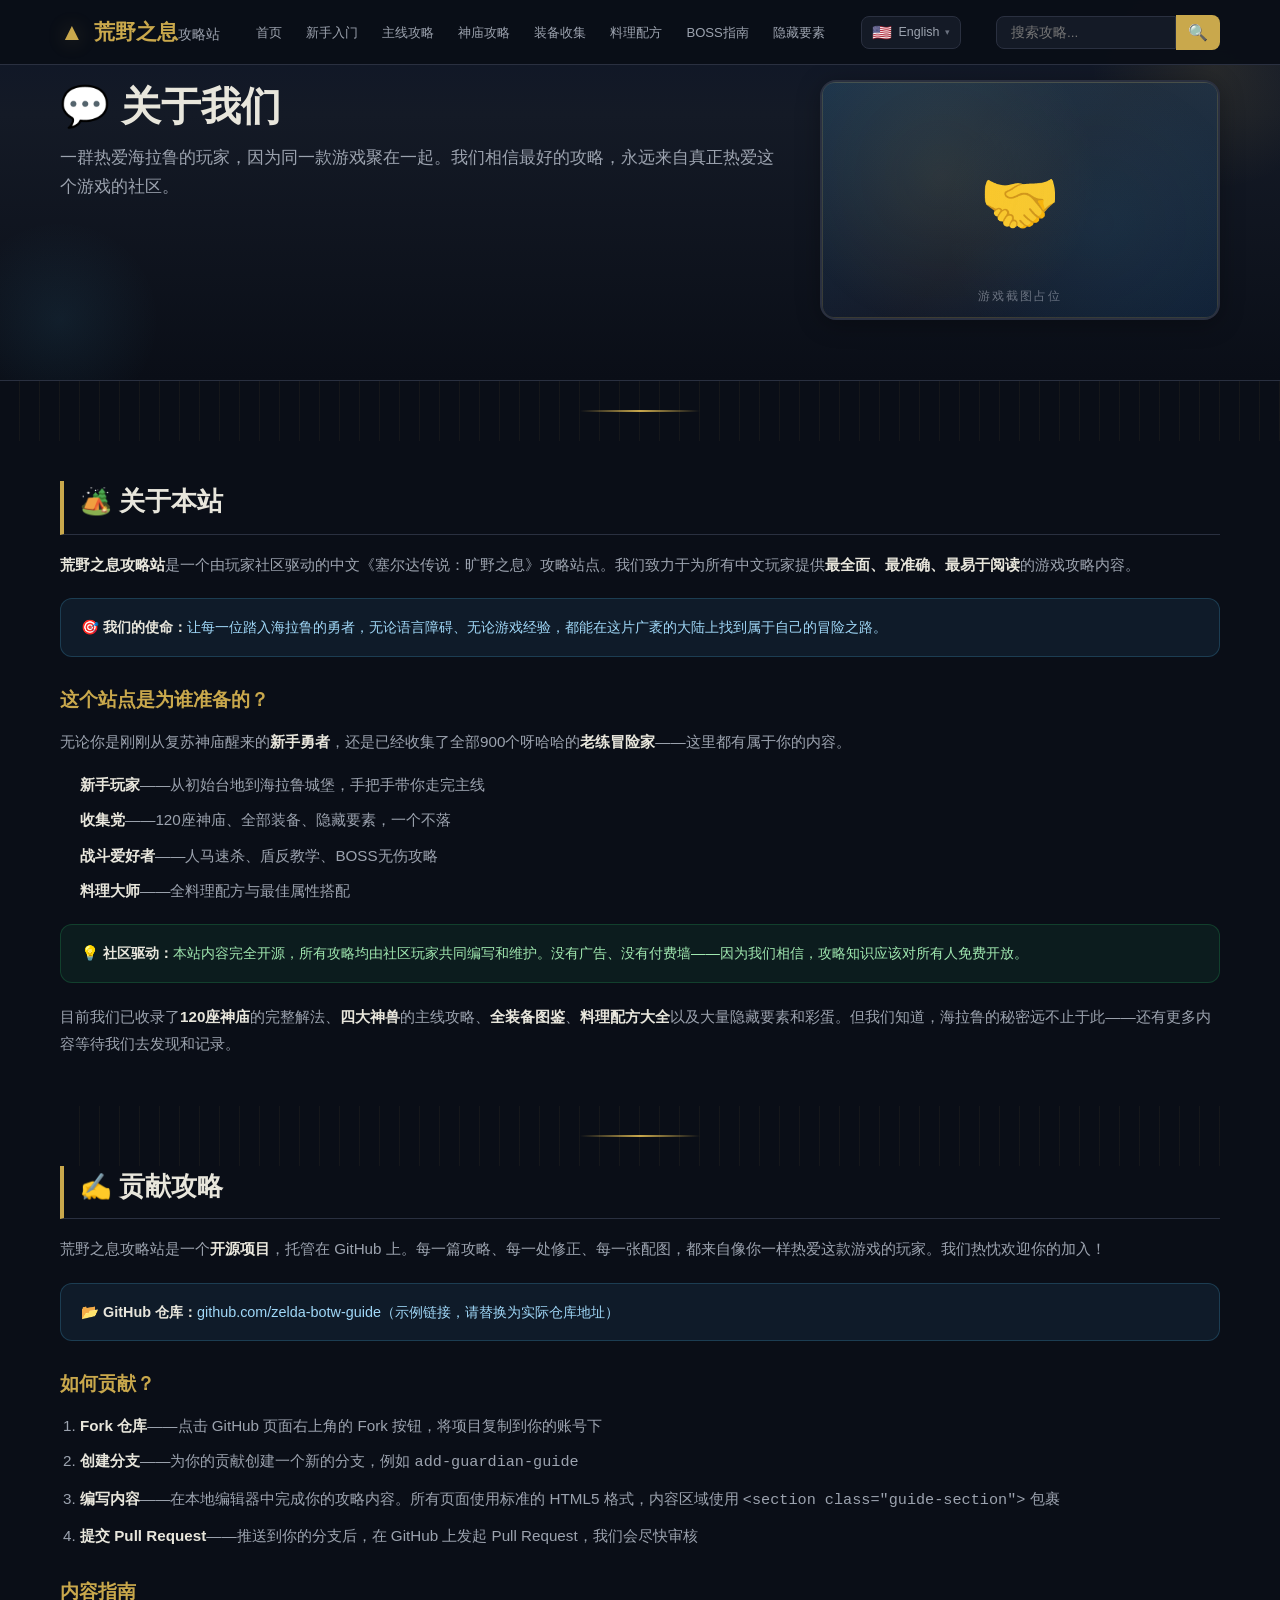
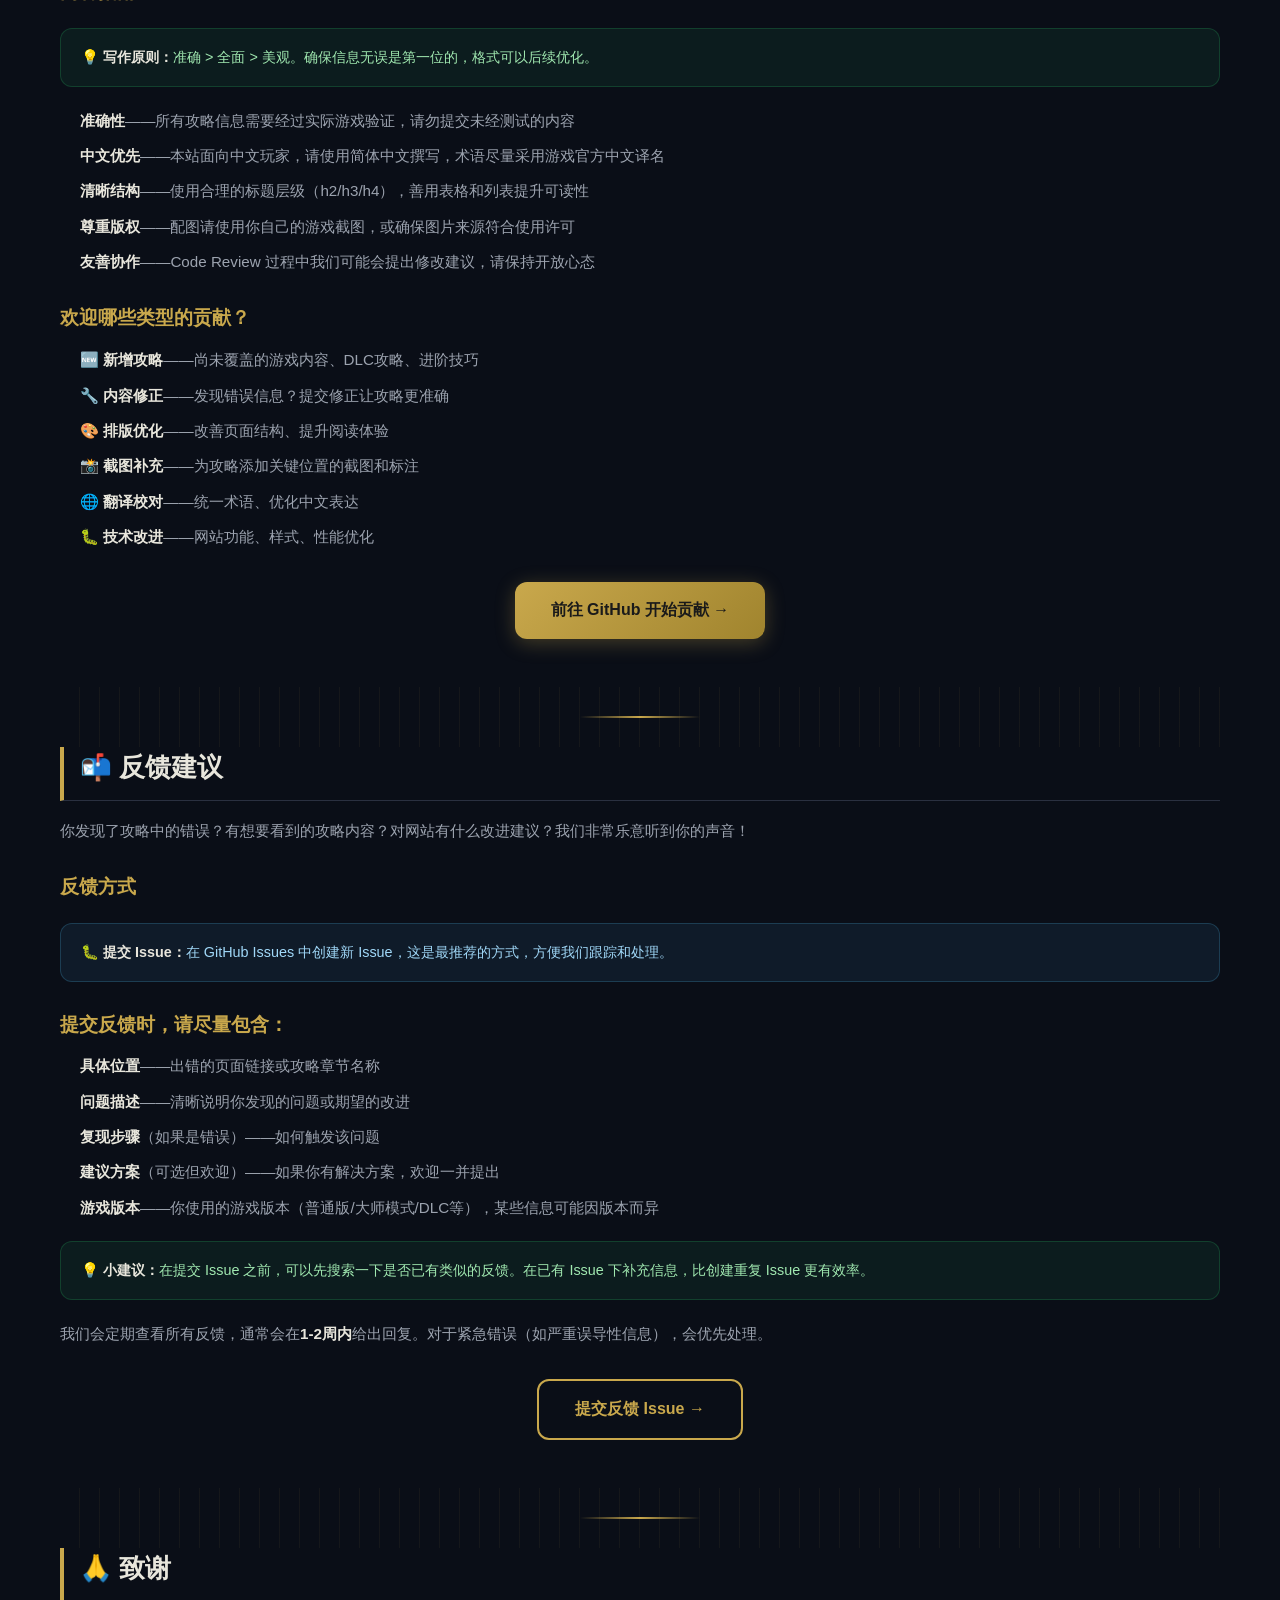
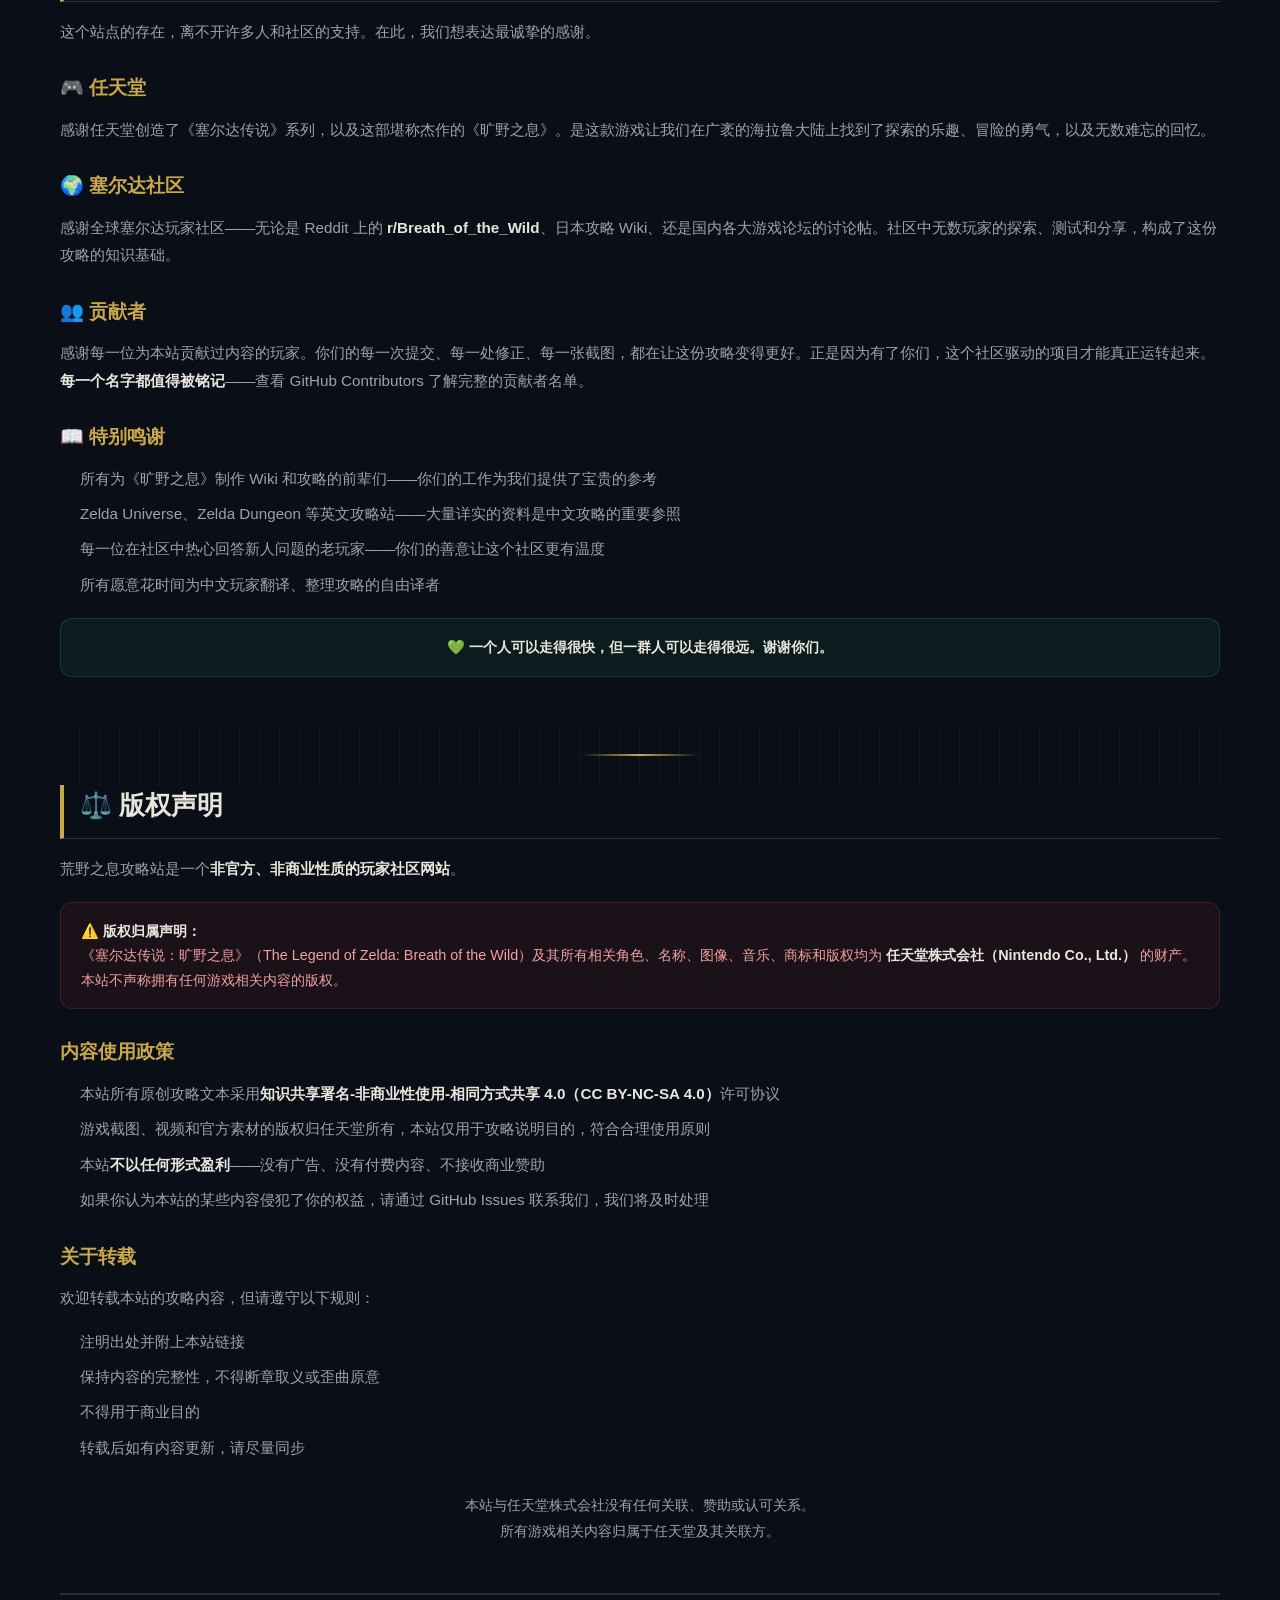
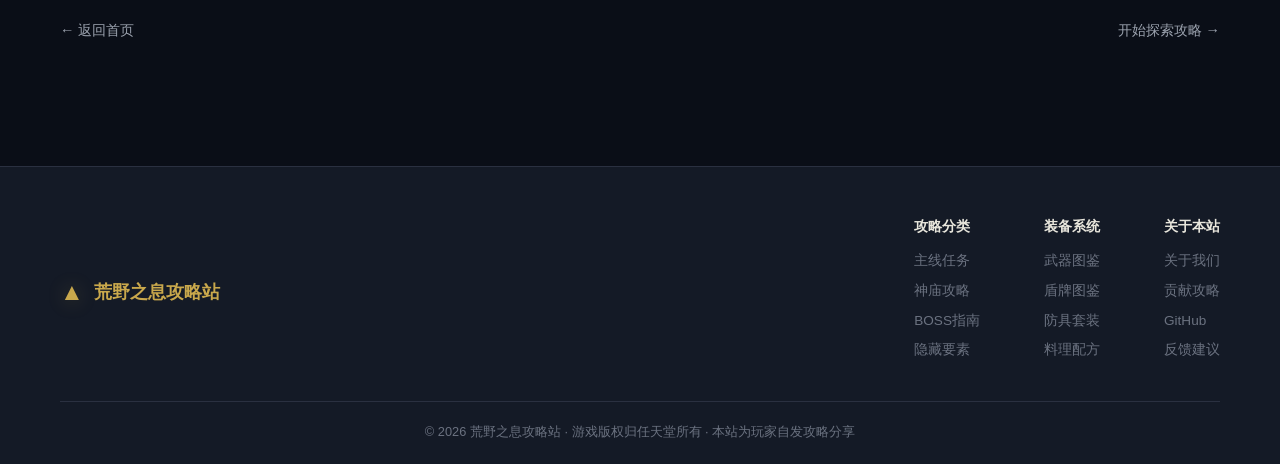
==== commit a4ed56c3: "Add files via upload" ====
--- a/about.html
+++ b/about.html
@@ -90,7 +90,7 @@
         <p>荒野之息攻略站是一个<strong>开源项目</strong>，托管在 GitHub 上。每一篇攻略、每一处修正、每一张配图，都来自像你一样热爱这款游戏的玩家。我们热忱欢迎你的加入！</p>
 
         <div class="guide-info">
-          📂 <strong>GitHub 仓库：</strong><a href="https://github.com" target="_blank" rel="noopener">github.com/Brunooooooooooooooo/zelda-breath-of-the-wild-guide</a>
+          📂 <strong>GitHub 仓库：</strong><a href="https://github.com" target="_blank" rel="noopener">github.com/zelda-botw-guide</a>（示例链接，请替换为实际仓库地址）
         </div>
 
         <h3>如何贡献？</h3>
@@ -271,6 +271,7 @@
     </div>
   </footer>
 
+  <script src="js/i18n.js"></script>
   <script src="js/main.js"></script>
 </body>
-</html>
+</html>
--- a/css/material.css
+++ b/css/material.css
@@ -191,6 +191,35 @@
 ::-webkit-scrollbar-thumb { background: var(--border); border-radius: 3px; }
 ::-webkit-scrollbar-thumb:hover { background: var(--gold-dim); }
 
+/* === 语言切换 === */
+.lang-dropdown { position: relative; margin-right: 8px; }
+.lang-toggle {
+  display: flex; align-items: center; gap: 6px;
+  padding: 6px 10px; border-radius: 8px; border: 1px solid var(--border);
+  background: var(--bg-card); color: var(--text-secondary);
+  font-size: 0.78rem; cursor: pointer; white-space: nowrap;
+  font-family: inherit; transition: border-color 0.2s;
+}
+.lang-toggle:hover { border-color: var(--gold); }
+.lang-flag { font-size: 1rem; }
+.lang-name { font-size: 0.78rem; }
+.lang-arrow { font-size: 0.55rem; color: var(--text-muted); }
+.lang-menu {
+  display: none; position: absolute; top: 100%; right: 0;
+  background: var(--bg-nav); backdrop-filter: blur(20px);
+  border: 1px solid var(--border); border-radius: 12px;
+  padding: 6px 0; min-width: 150px; z-index: 1001;
+  box-shadow: 0 8px 30px rgba(0,0,0,0.4); list-style: none;
+}
+.lang-menu.lang-open { display: block; }
+.lang-menu a {
+  display: block; padding: 7px 16px; color: var(--text-secondary);
+  font-size: 0.82rem; text-decoration: none; white-space: nowrap;
+  transition: all 0.15s;
+}
+.lang-menu a:hover { color: var(--gold); background: rgba(201,168,76,0.08); }
+.lang-menu a.lang-active { color: var(--gold); font-weight: 600; }
+
 /* === 搜索结果 === */
 .search-results { margin-top: 20px; }
 
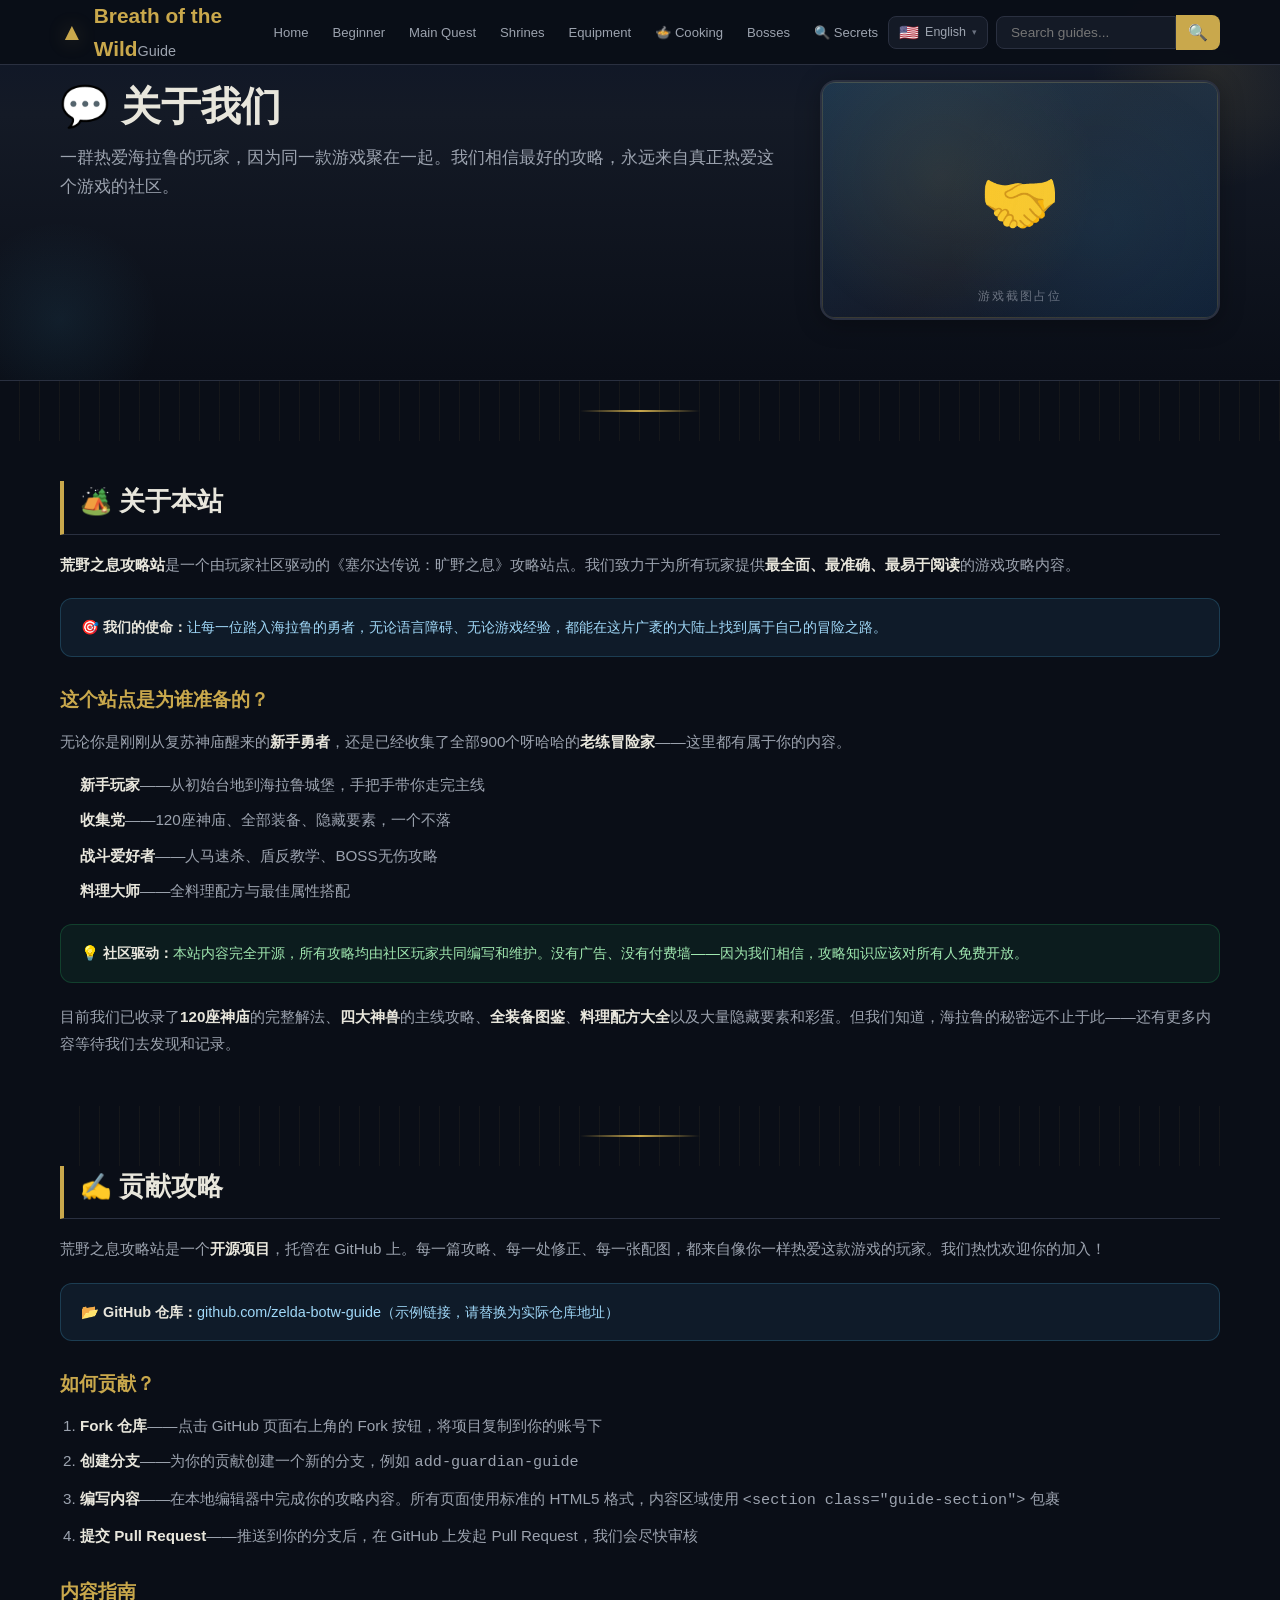
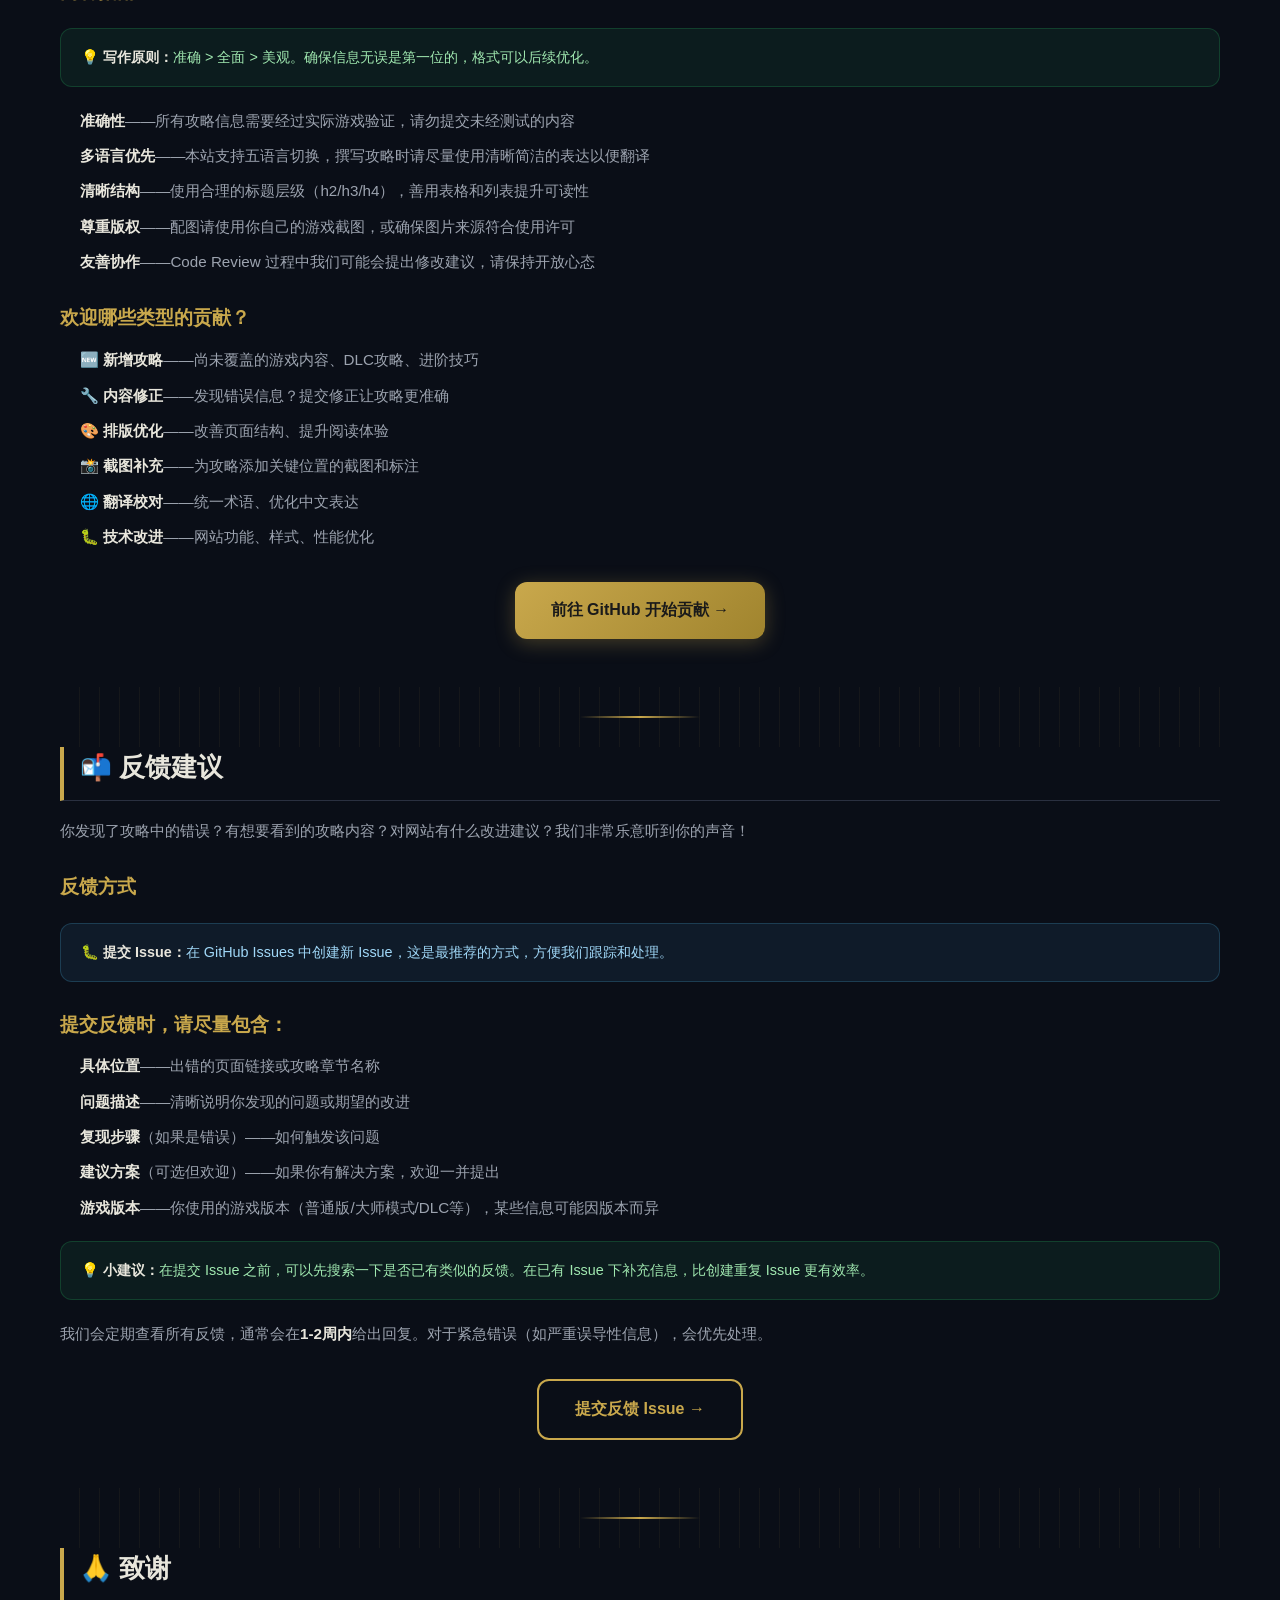
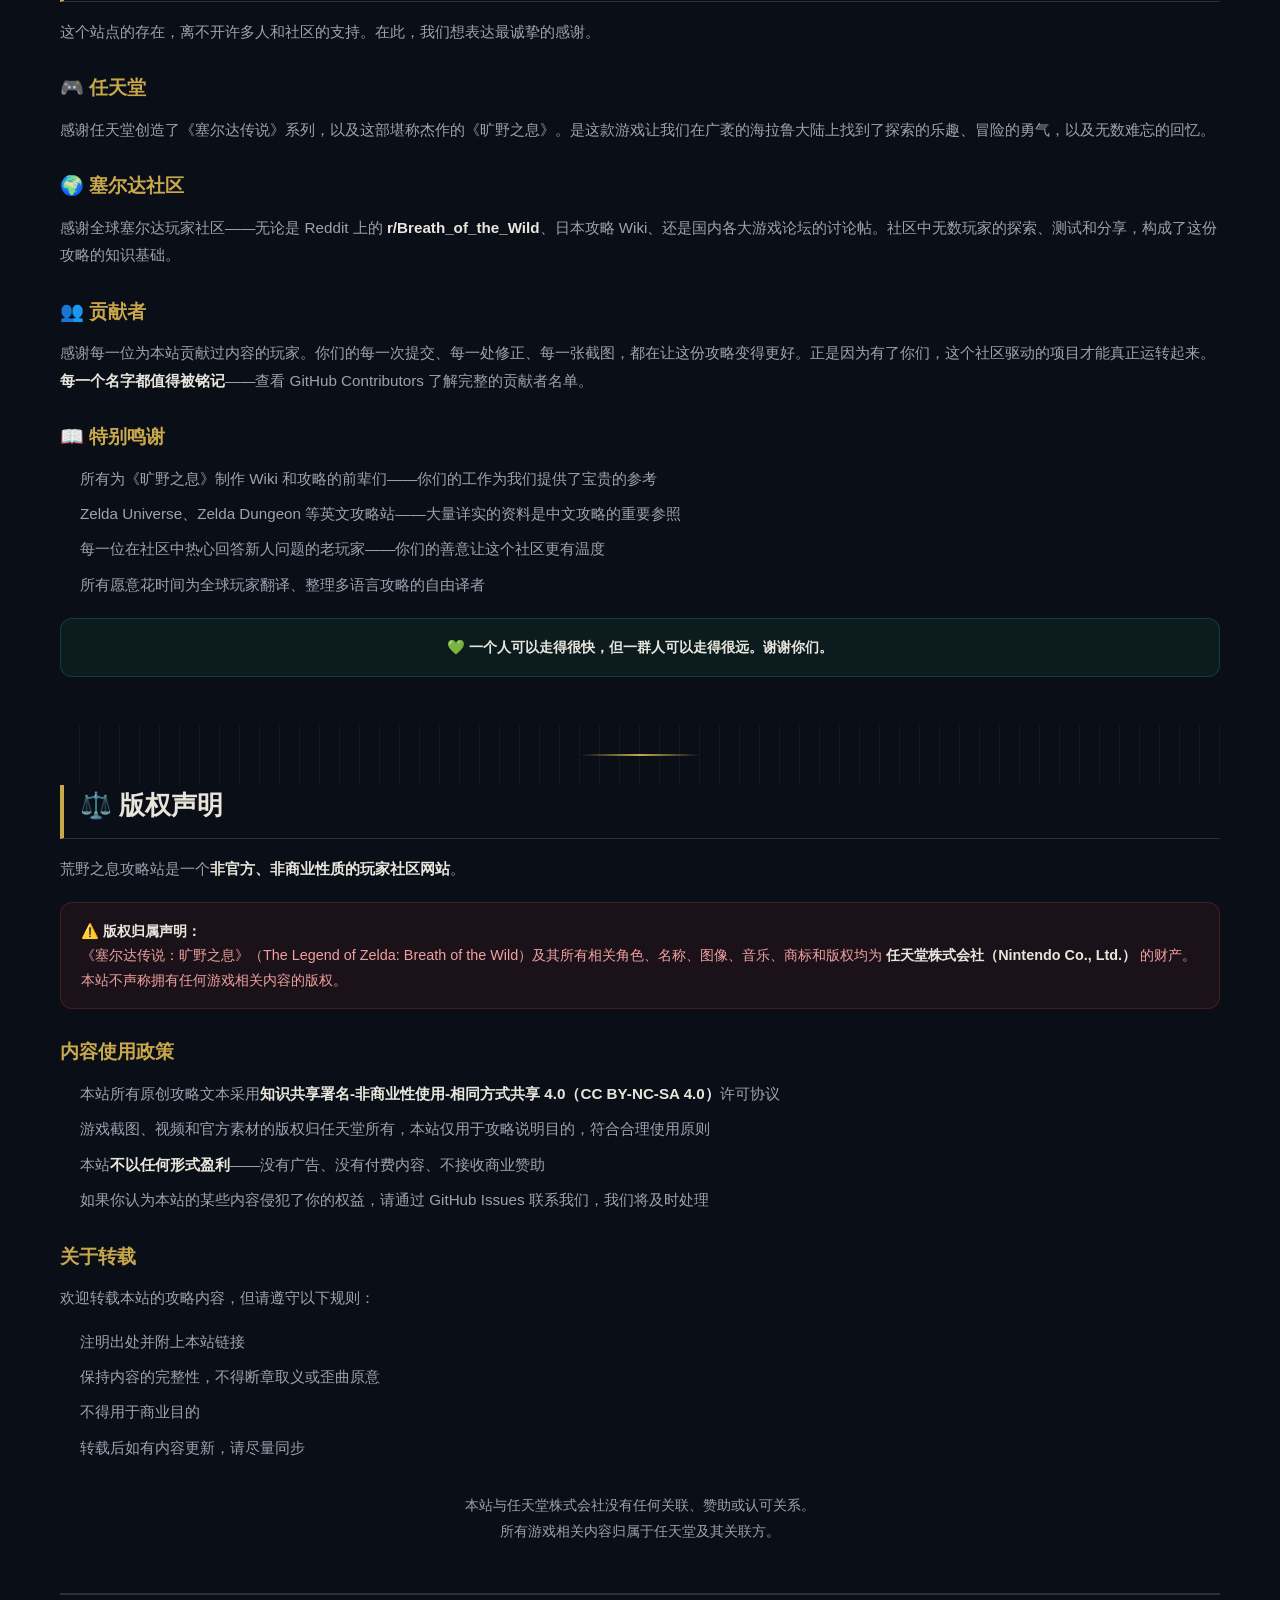
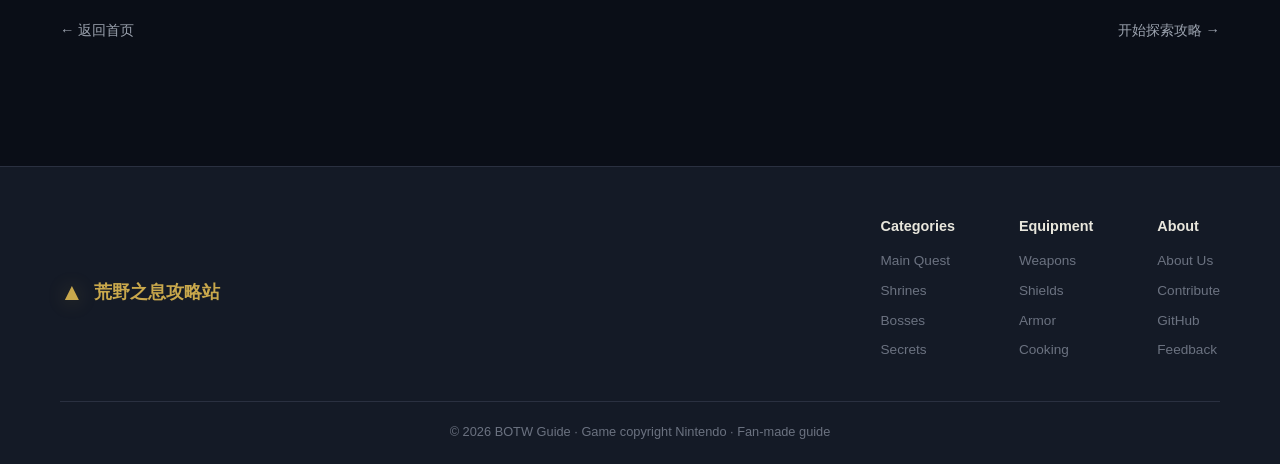
==== commit f048d486: "Add files via upload" ====
--- a/about.html
+++ b/about.html
@@ -18,20 +18,20 @@
     <div class="nav-container">
       <a href="index.html" class="nav-logo">
         <span class="logo-icon">▲</span>
-        <span class="logo-text">荒野之息<span class="logo-sub">攻略站</span></span>
+        <span class="logo-text"><span data-i18n="logo.text">荒野之息</span><span class="logo-sub" data-i18n="logo.sub">攻略站</span></span>
       </a>
       <ul class="nav-menu" id="navMenu">
-        <li><a href="index.html" class="nav-link">首页</a></li>
-        <li><a href="guides/great-plateau.html" class="nav-link">新手入门</a></li>
-        <li><a href="guides/divine-beasts.html" class="nav-link">主线攻略</a></li>
-        <li><a href="guides/shrines.html" class="nav-link">神庙攻略</a></li>
-        <li><a href="guides/equipment.html" class="nav-link">装备收集</a></li>
-        <li><a href="guides/cooking.html" class="nav-link">料理配方</a></li>
-        <li><a href="guides/bosses.html" class="nav-link">BOSS指南</a></li>
-        <li><a href="guides/secrets.html" class="nav-link">隐藏要素</a></li>
+        <li><a href="index.html" class="nav-link" data-i18n="nav.home">首页</a></li>
+        <li><a href="guides/great-plateau.html" class="nav-link" data-i18n="nav.beginner">新手入门</a></li>
+        <li><a href="guides/divine-beasts.html" class="nav-link" data-i18n="nav.main">主线攻略</a></li>
+        <li><a href="guides/shrines.html" class="nav-link" data-i18n="nav.shrines">神庙攻略</a></li>
+        <li><a href="guides/equipment.html" class="nav-link" data-i18n="nav.equipment">装备收集</a></li>
+        <li><a href="guides/cooking.html" class="nav-link" data-i18n="nav.more_cooking">料理配方</a></li>
+        <li><a href="guides/bosses.html" class="nav-link" data-i18n="nav.bosses">BOSS指南</a></li>
+        <li><a href="guides/secrets.html" class="nav-link" data-i18n="nav.more_secrets">隐藏要素</a></li>
       </ul>
       <div class="nav-search">
-        <input type="text" placeholder="搜索攻略..." id="searchInput">
+        <input type="text" data-i18n-placeholder="search" placeholder="搜索攻略..." id="searchInput">
         <button class="search-btn" id="searchBtn">🔍</button>
       </div>
       <button class="menu-toggle" id="menuToggle">☰</button>
@@ -60,7 +60,7 @@
       <!-- 关于本站 -->
       <section class="guide-section" id="about">
         <h2>🏕️ 关于本站</h2>
-        <p><strong>荒野之息攻略站</strong>是一个由玩家社区驱动的中文《塞尔达传说：旷野之息》攻略站点。我们致力于为所有中文玩家提供<strong>最全面、最准确、最易于阅读</strong>的游戏攻略内容。</p>
+        <p><strong>荒野之息攻略站</strong>是一个由玩家社区驱动的《塞尔达传说：旷野之息》攻略站点。我们致力于为所有玩家提供<strong>最全面、最准确、最易于阅读</strong>的游戏攻略内容。</p>
 
         <div class="guide-info">
           🎯 <strong>我们的使命：</strong>让每一位踏入海拉鲁的勇者，无论语言障碍、无论游戏经验，都能在这片广袤的大陆上找到属于自己的冒险之路。
@@ -107,7 +107,7 @@
         </div>
         <ul>
           <li><strong>准确性</strong>——所有攻略信息需要经过实际游戏验证，请勿提交未经测试的内容</li>
-          <li><strong>中文优先</strong>——本站面向中文玩家，请使用简体中文撰写，术语尽量采用游戏官方中文译名</li>
+          <li><strong>多语言优先</strong>——本站支持五语言切换，撰写攻略时请尽量使用清晰简洁的表达以便翻译</li>
           <li><strong>清晰结构</strong>——使用合理的标题层级（h2/h3/h4），善用表格和列表提升可读性</li>
           <li><strong>尊重版权</strong>——配图请使用你自己的游戏截图，或确保图片来源符合使用许可</li>
           <li><strong>友善协作</strong>——Code Review 过程中我们可能会提出修改建议，请保持开放心态</li>
@@ -181,7 +181,7 @@
           <li>所有为《旷野之息》制作 Wiki 和攻略的前辈们——你们的工作为我们提供了宝贵的参考</li>
           <li>Zelda Universe、Zelda Dungeon 等英文攻略站——大量详实的资料是中文攻略的重要参照</li>
           <li>每一位在社区中热心回答新人问题的老玩家——你们的善意让这个社区更有温度</li>
-          <li>所有愿意花时间为中文玩家翻译、整理攻略的自由译者</li>
+          <li>所有愿意花时间为全球玩家翻译、整理多语言攻略的自由译者</li>
         </ul>
 
         <div class="guide-tip" style="text-align: center;">
@@ -243,30 +243,30 @@
         </div>
         <div class="footer-links">
           <div class="footer-col">
-            <h4>攻略分类</h4>
-            <a href="guides/divine-beasts.html">主线任务</a>
-            <a href="guides/shrines.html">神庙攻略</a>
-            <a href="guides/bosses.html">BOSS指南</a>
-            <a href="guides/secrets.html">隐藏要素</a>
+            <h4 data-i18n="footer.guides">攻略分类</h4>
+            <a href="guides/divine-beasts.html" data-i18n="footer.main_quest">主线任务</a>
+            <a href="guides/shrines.html" data-i18n="footer.shrines_quest">神庙攻略</a>
+            <a href="guides/bosses.html" data-i18n="footer.bosses_quest">BOSS指南</a>
+            <a href="guides/secrets.html" data-i18n="footer.secrets_quest">隐藏要素</a>
           </div>
           <div class="footer-col">
-            <h4>装备系统</h4>
-            <a href="guides/equipment.html">武器图鉴</a>
-            <a href="guides/equipment.html">盾牌图鉴</a>
-            <a href="guides/equipment.html">防具套装</a>
-            <a href="guides/cooking.html">料理配方</a>
+            <h4 data-i18n="footer.equipment">装备系统</h4>
+            <a href="guides/equipment.html" data-i18n="footer.weapons">武器图鉴</a>
+            <a href="guides/equipment.html" data-i18n="footer.shields">盾牌图鉴</a>
+            <a href="guides/equipment.html" data-i18n="footer.armor">防具套装</a>
+            <a href="guides/cooking.html" data-i18n="footer.cooking_footer">料理配方</a>
           </div>
           <div class="footer-col">
-            <h4>关于本站</h4>
-            <a href="about.html#about">关于我们</a>
-            <a href="about.html#contribute">贡献攻略</a>
-            <a href="https://github.com" target="_blank" rel="noopener">GitHub</a>
-            <a href="about.html#feedback">反馈建议</a>
+            <h4 data-i18n="footer.about_site">关于本站</h4>
+            <a href="about.html#about" data-i18n="footer.about_us">关于我们</a>
+            <a href="about.html#contribute" data-i18n="footer.contribute">贡献攻略</a>
+            <a href="https://github.com" target="_blank" rel="noopener" data-i18n="footer.github">GitHub</a>
+            <a href="about.html#feedback" data-i18n="footer.feedback">反馈建议</a>
           </div>
         </div>
       </div>
       <div class="footer-bottom">
-        <p>© 2026 荒野之息攻略站 · 游戏版权归任天堂所有 · 本站为玩家自发攻略分享</p>
+        <p data-i18n="footer.copyright">© 2026 荒野之息攻略站 · 游戏版权归任天堂所有 · 本站为玩家自发攻略分享</p>
       </div>
     </div>
   </footer>
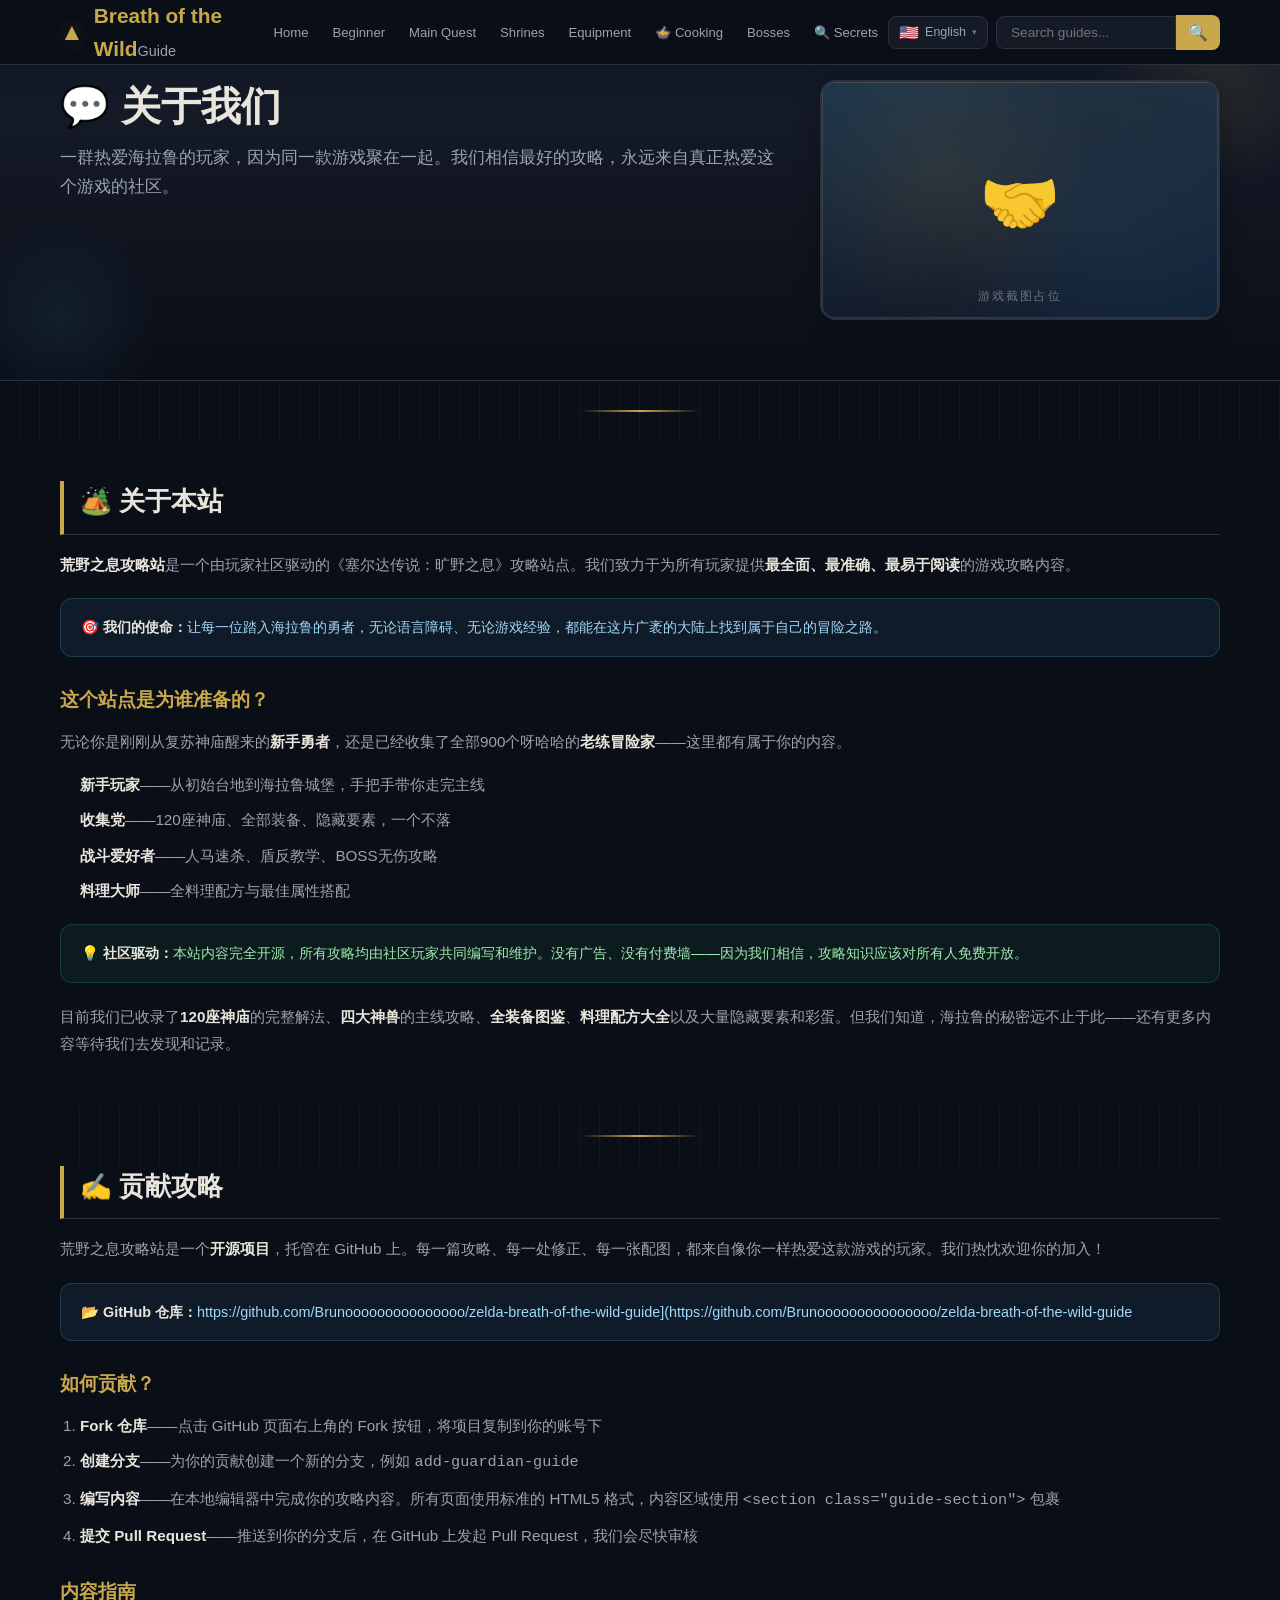
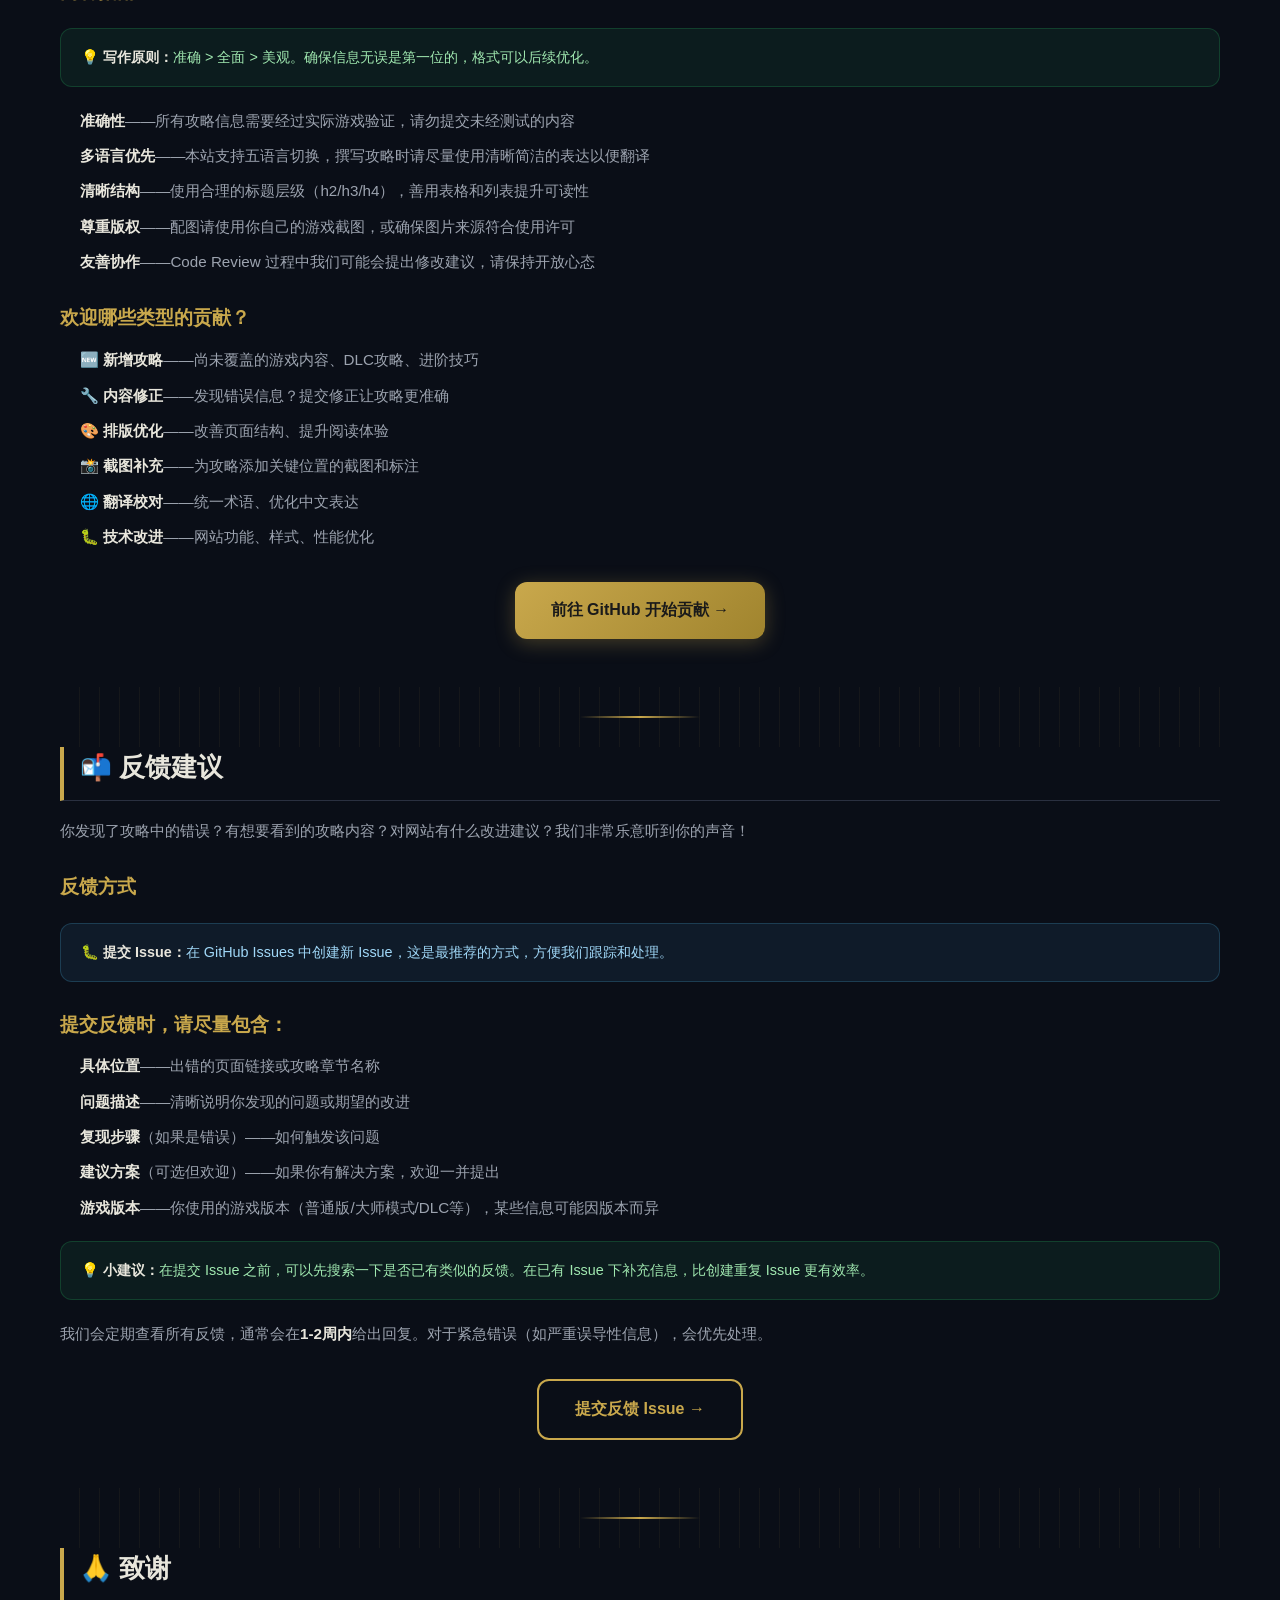
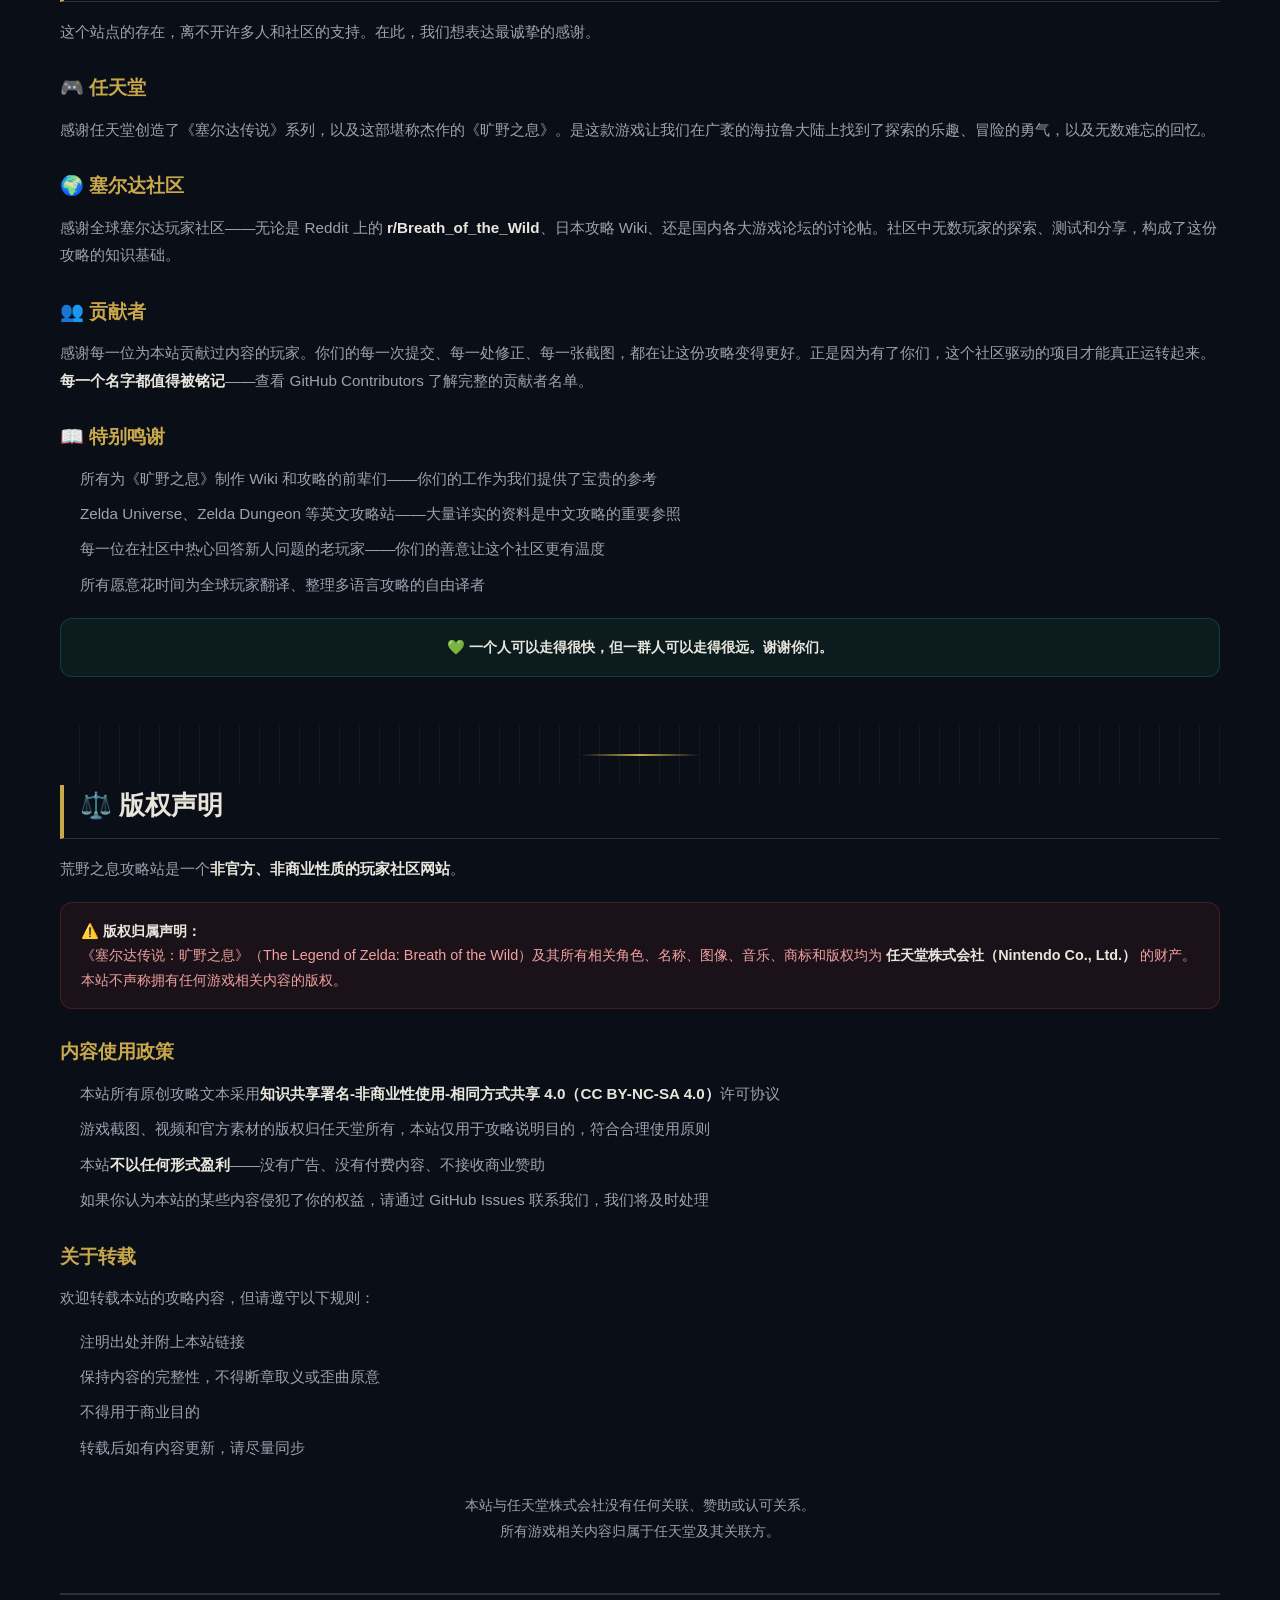
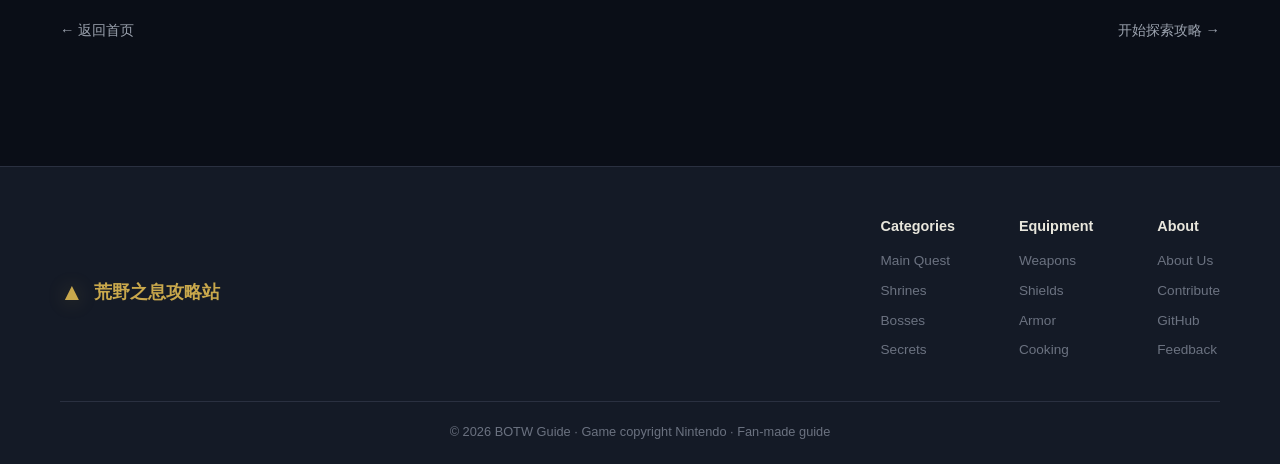
==== commit fa669cb1: "Update GitHub repository link in about.html" ====
--- a/about.html
+++ b/about.html
@@ -90,7 +90,7 @@
         <p>荒野之息攻略站是一个<strong>开源项目</strong>，托管在 GitHub 上。每一篇攻略、每一处修正、每一张配图，都来自像你一样热爱这款游戏的玩家。我们热忱欢迎你的加入！</p>
 
         <div class="guide-info">
-          📂 <strong>GitHub 仓库：</strong><a href="https://github.com" target="_blank" rel="noopener">github.com/zelda-botw-guide</a>（示例链接，请替换为实际仓库地址）
+          📂 <strong>GitHub 仓库：</strong><a href="https://github.com" target="_blank" rel="noopener">https://github.com/Brunooooooooooooooo/zelda-breath-of-the-wild-guide](https://github.com/Brunooooooooooooooo/zelda-breath-of-the-wild-guide</a>
         </div>
 
         <h3>如何贡献？</h3>
@@ -274,4 +274,4 @@
   <script src="js/i18n.js"></script>
   <script src="js/main.js"></script>
 </body>
-</html>+</html>
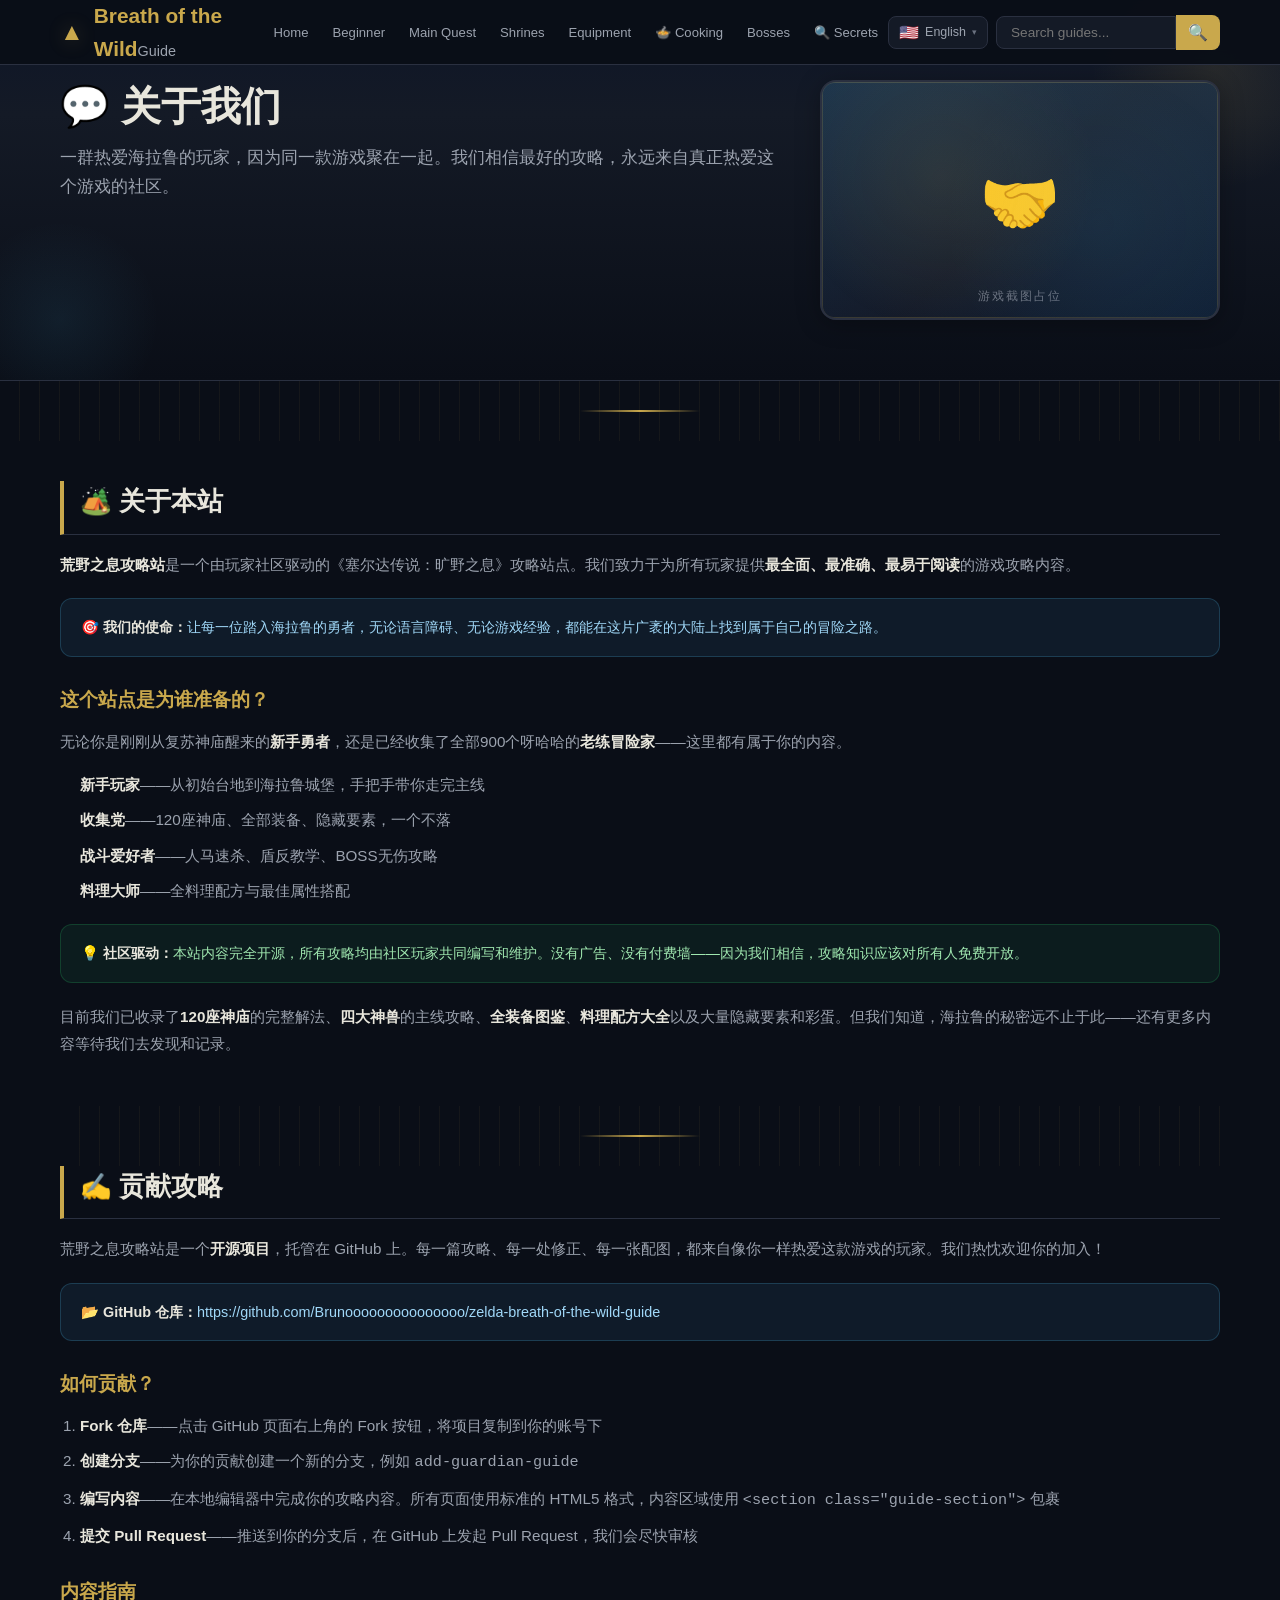
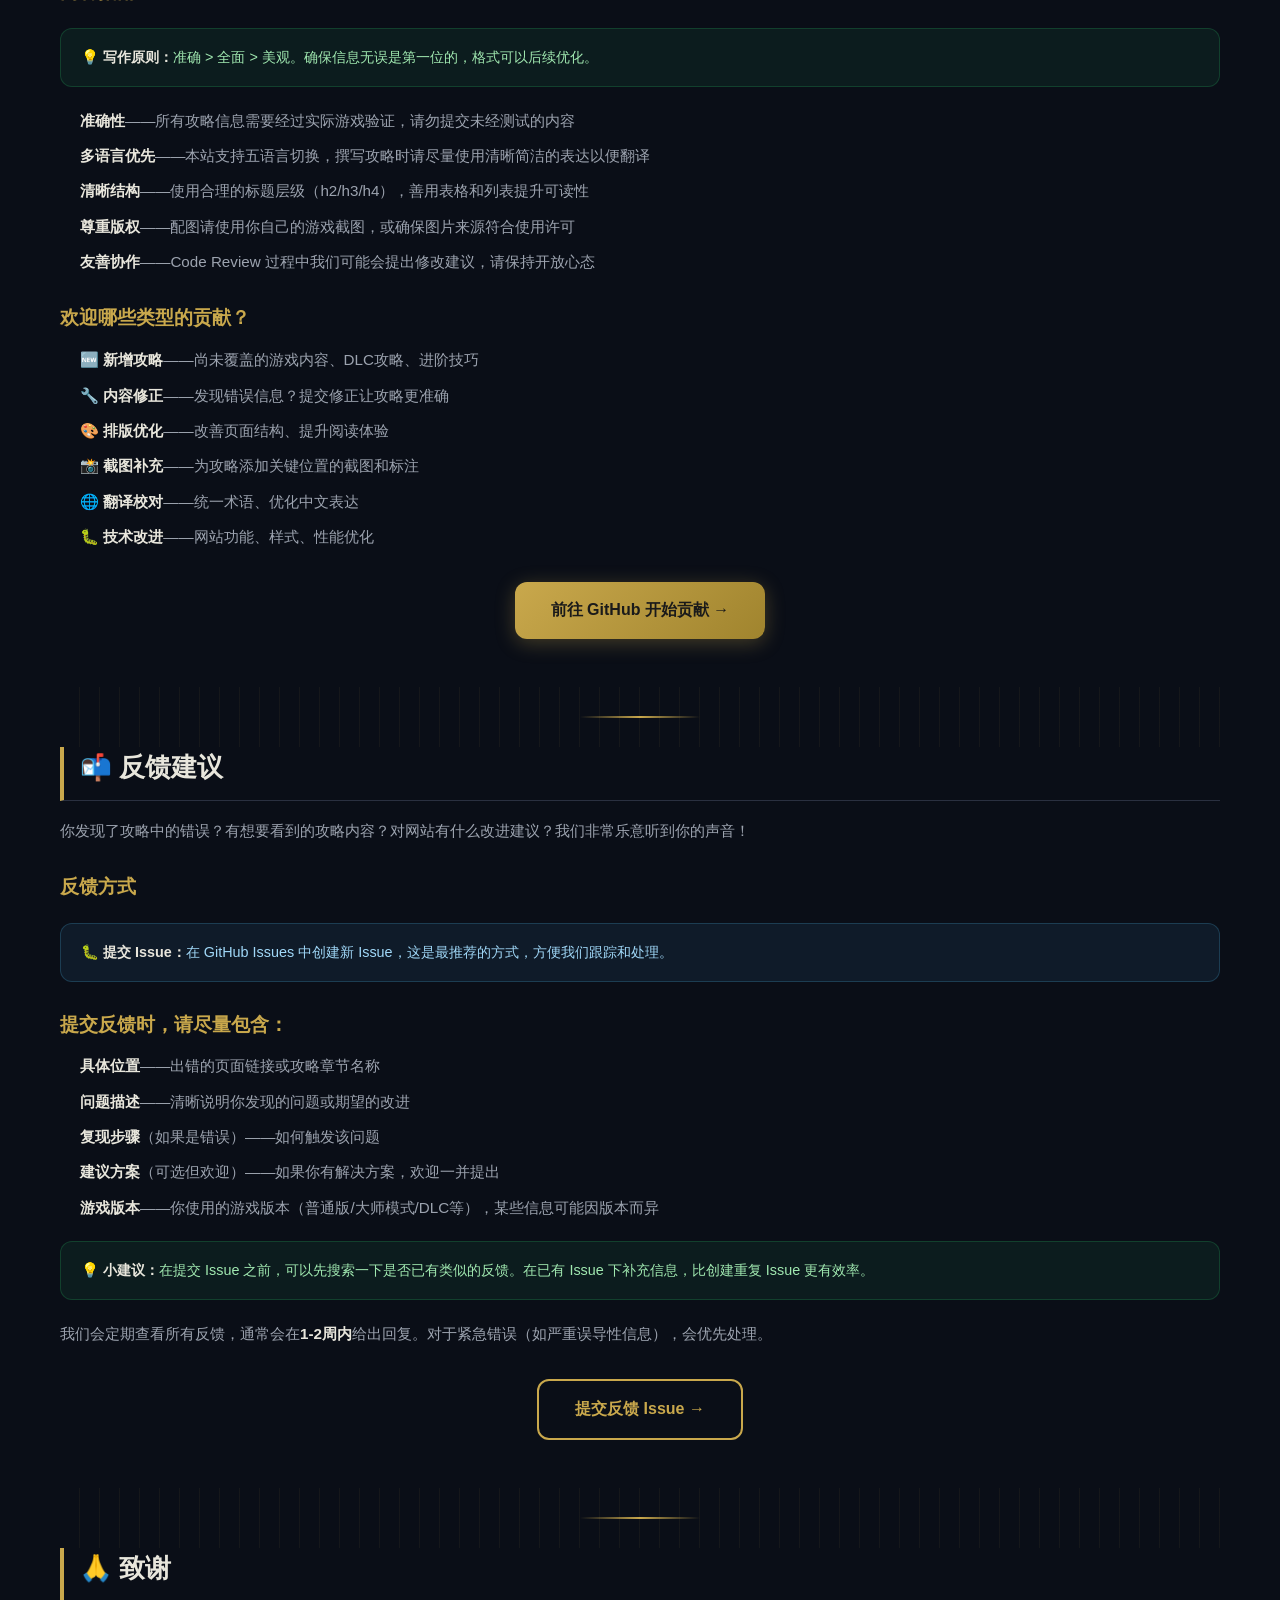
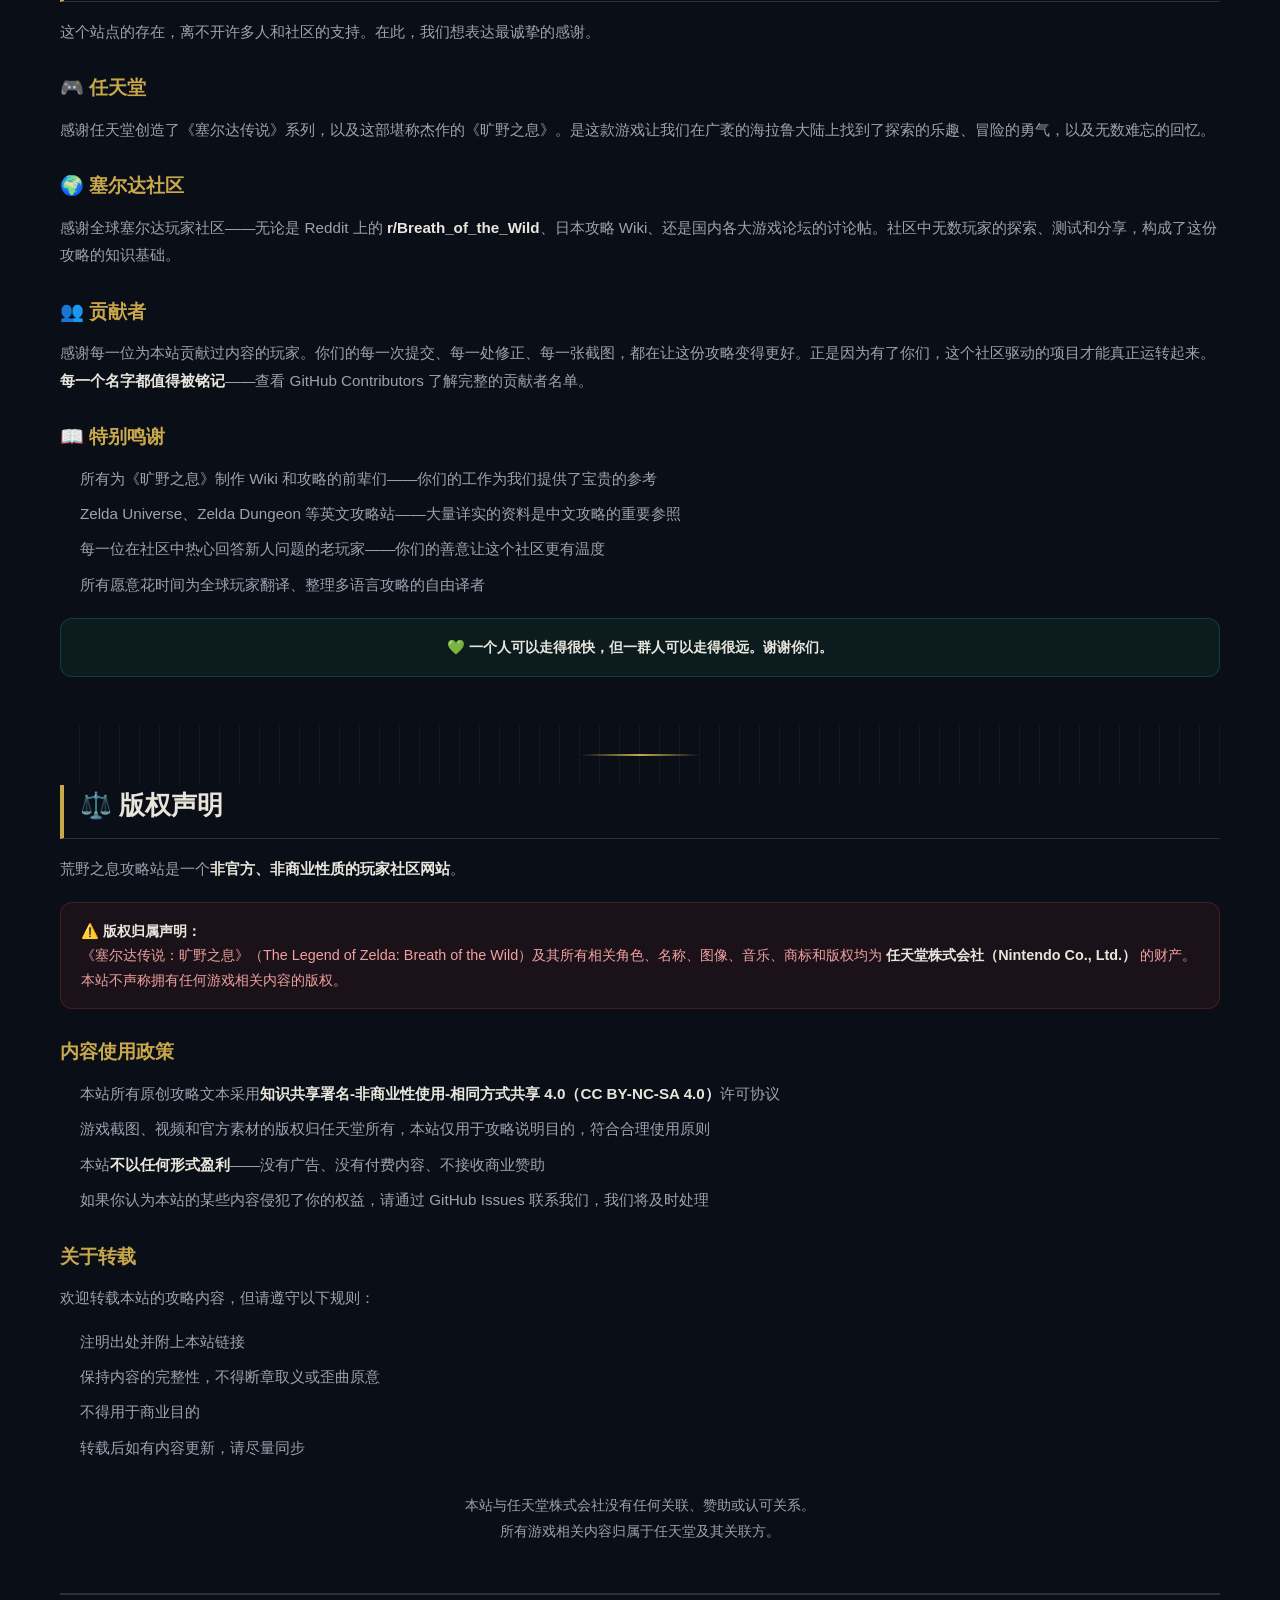
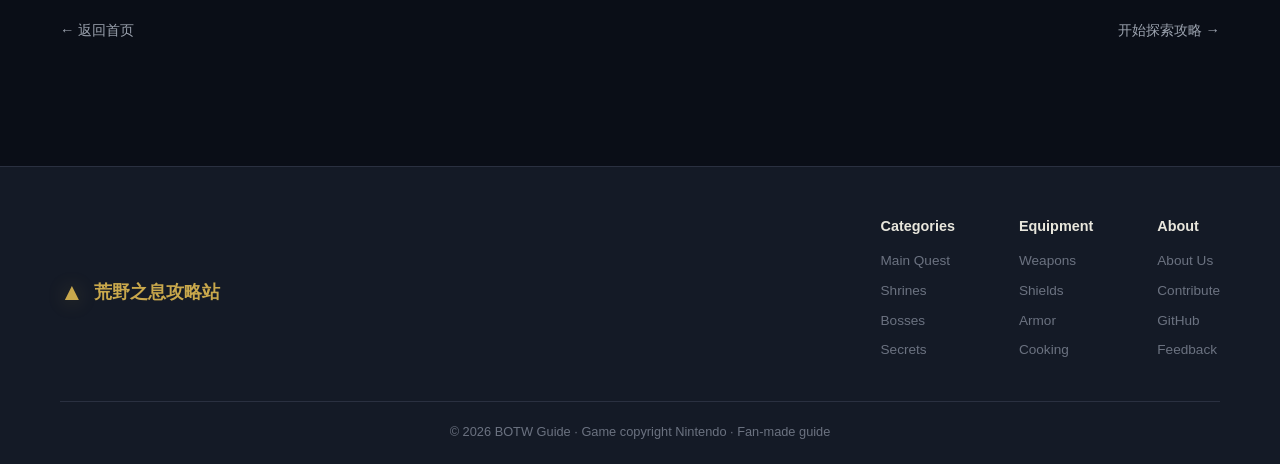
==== commit 10aebb63: "Fix GitHub link formatting in about.html" ====
--- a/about.html
+++ b/about.html
@@ -90,7 +90,7 @@
         <p>荒野之息攻略站是一个<strong>开源项目</strong>，托管在 GitHub 上。每一篇攻略、每一处修正、每一张配图，都来自像你一样热爱这款游戏的玩家。我们热忱欢迎你的加入！</p>
 
         <div class="guide-info">
-          📂 <strong>GitHub 仓库：</strong><a href="https://github.com" target="_blank" rel="noopener">https://github.com/Brunooooooooooooooo/zelda-breath-of-the-wild-guide](https://github.com/Brunooooooooooooooo/zelda-breath-of-the-wild-guide</a>
+          📂 <strong>GitHub 仓库：</strong><a href="https://github.com" target="_blank" rel="noopener">https://github.com/Brunooooooooooooooo/zelda-breath-of-the-wild-guide</a>
         </div>
 
         <h3>如何贡献？</h3>
